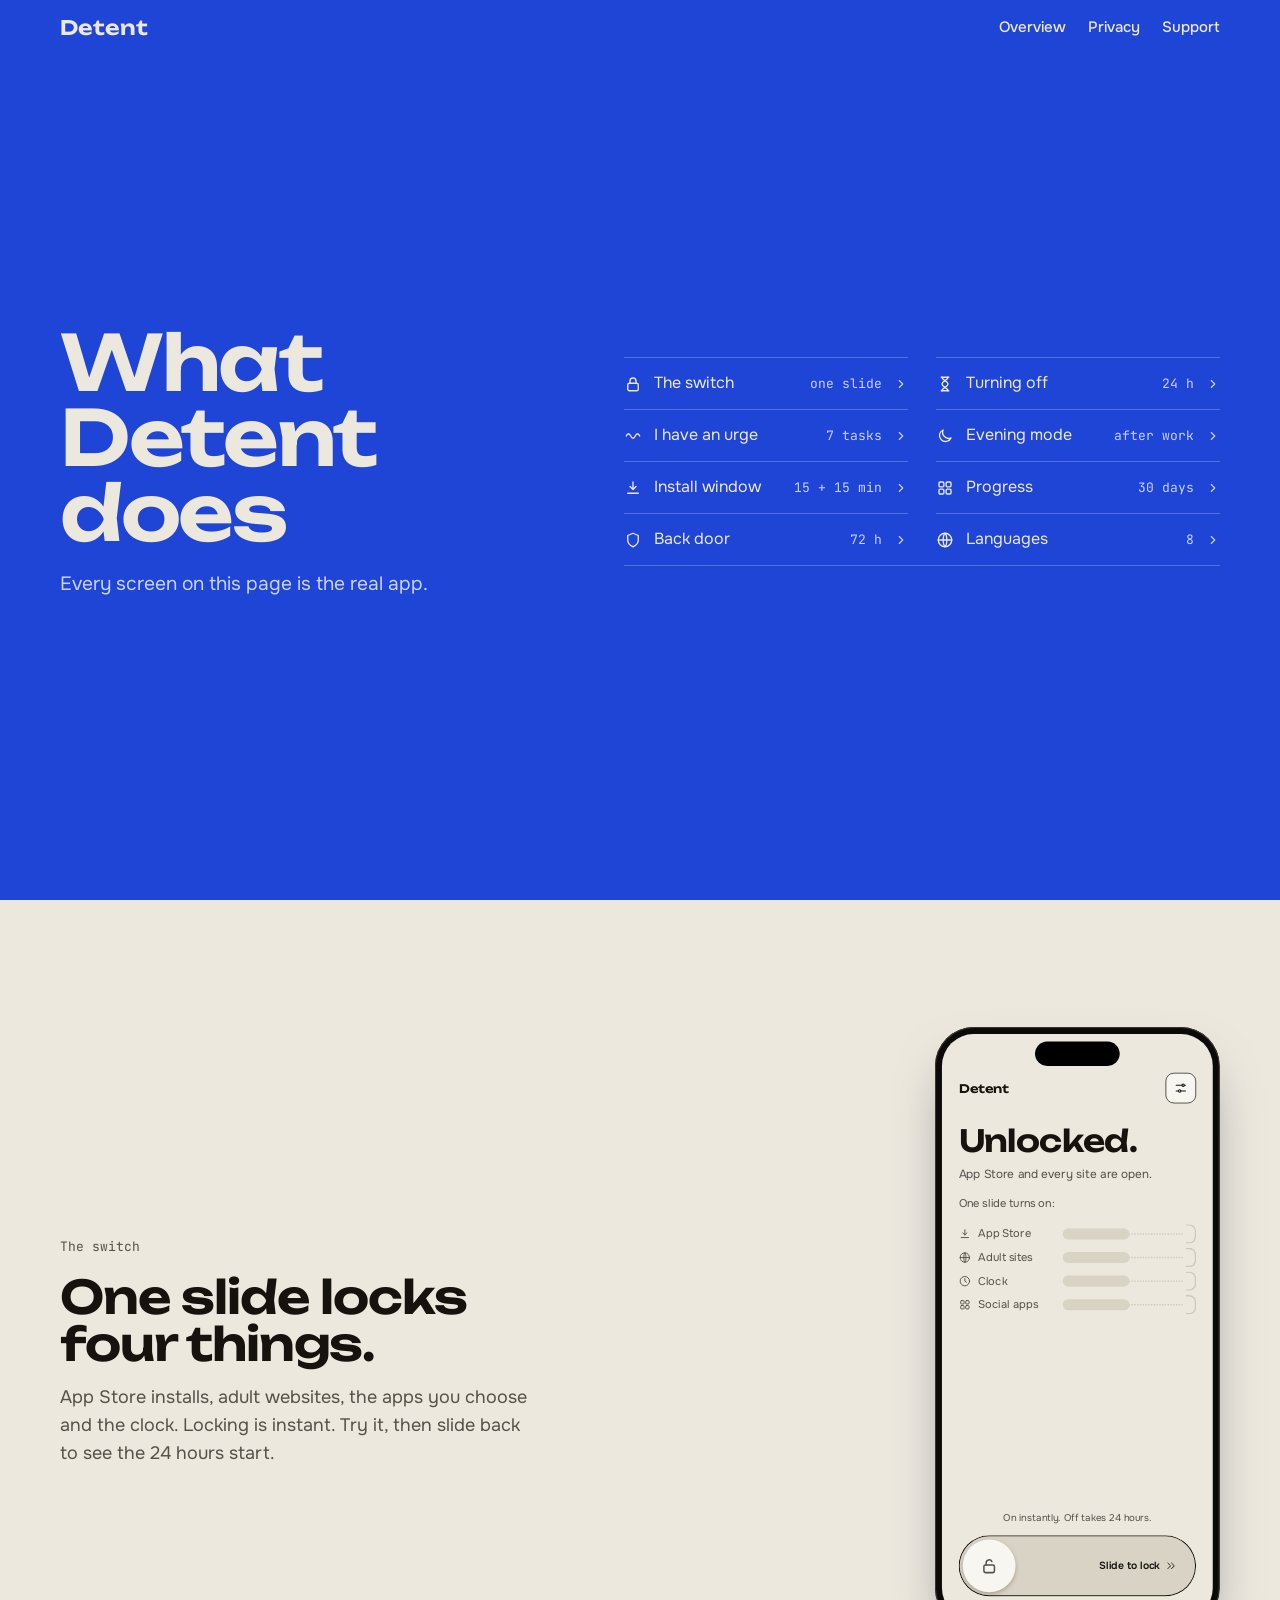
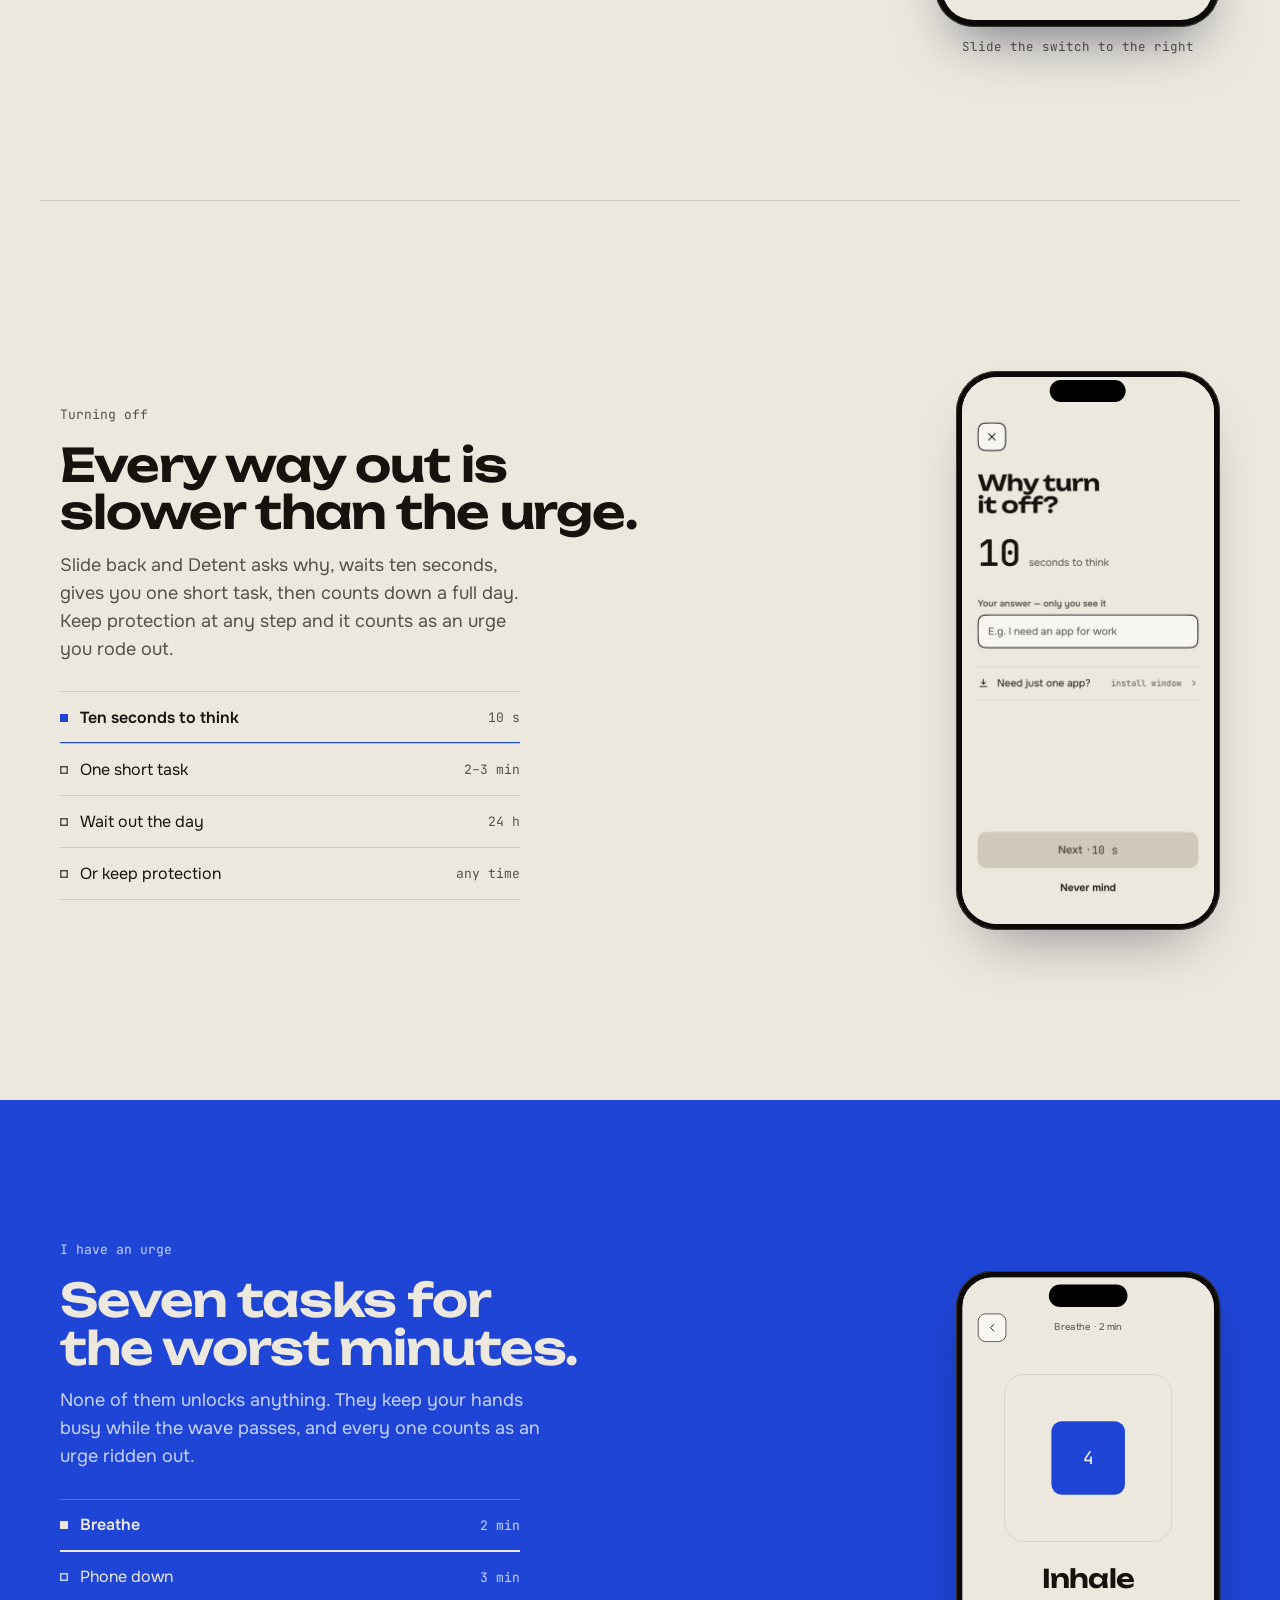
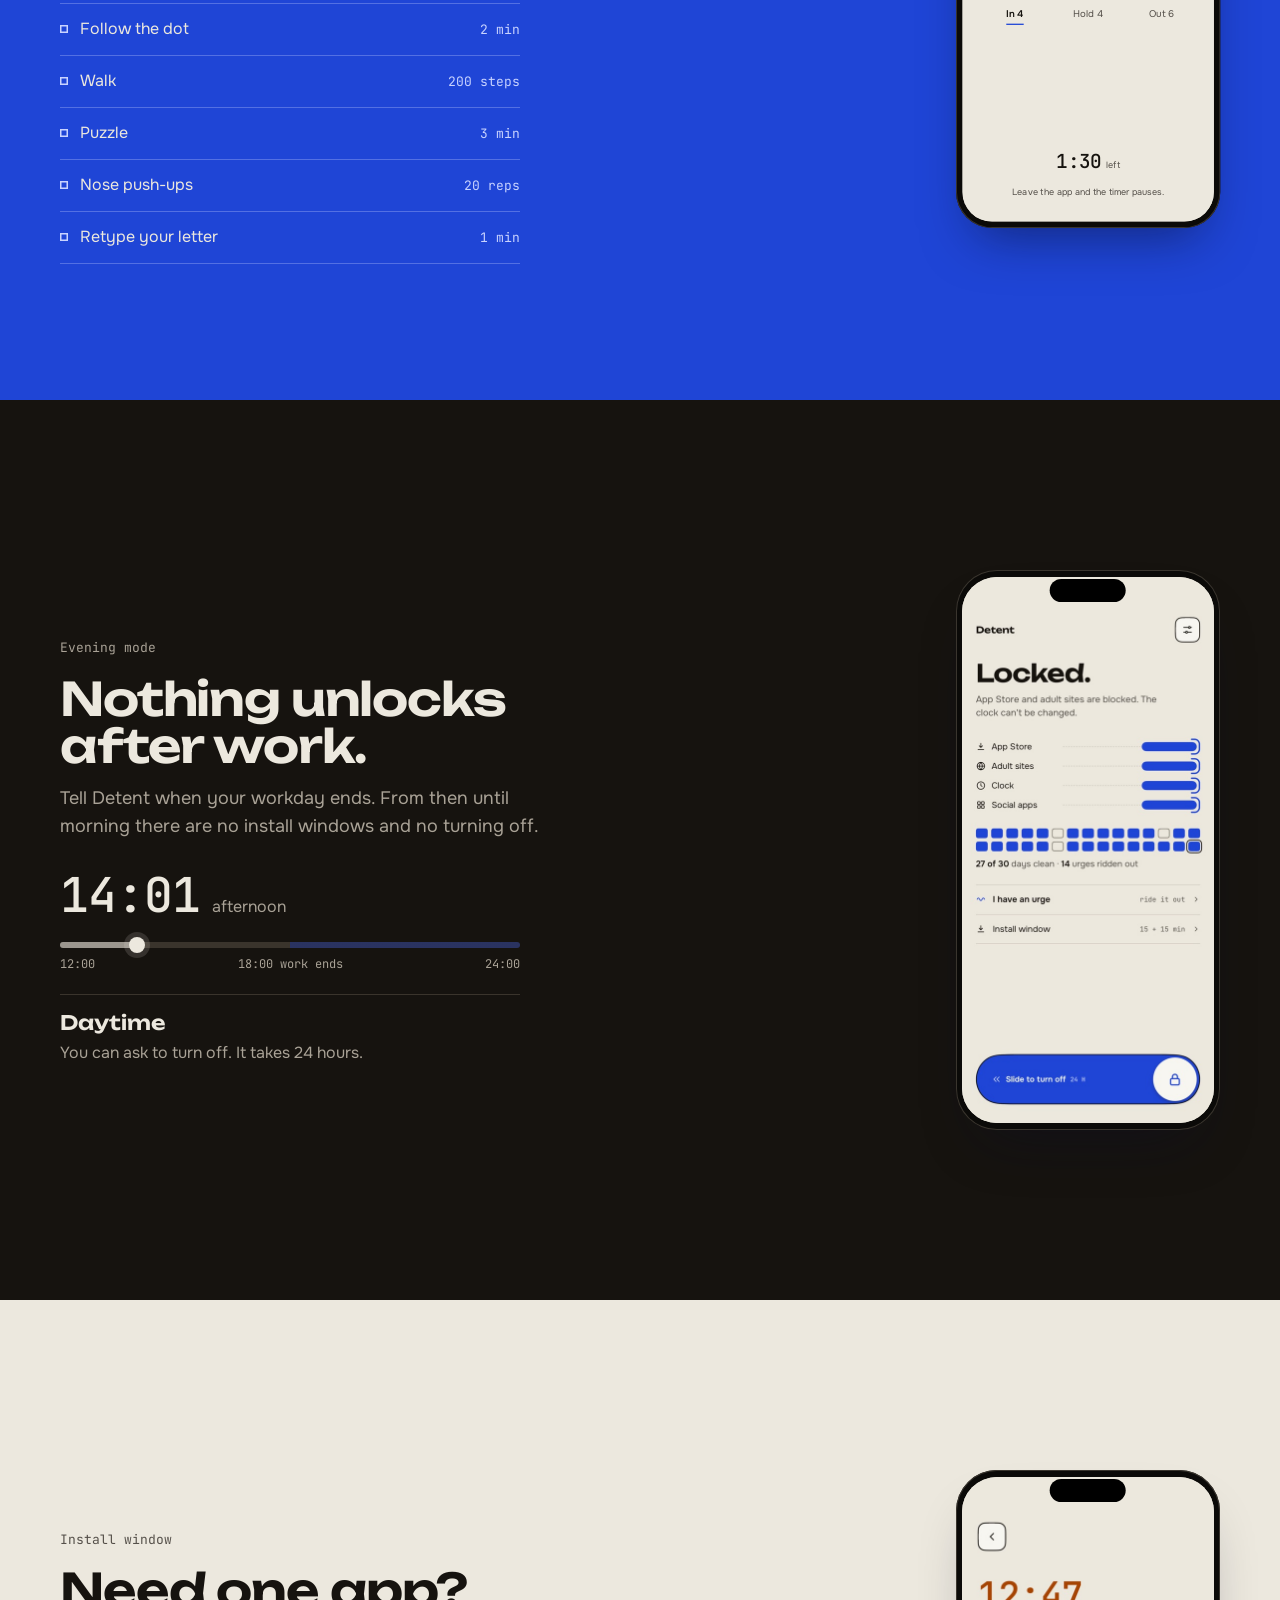
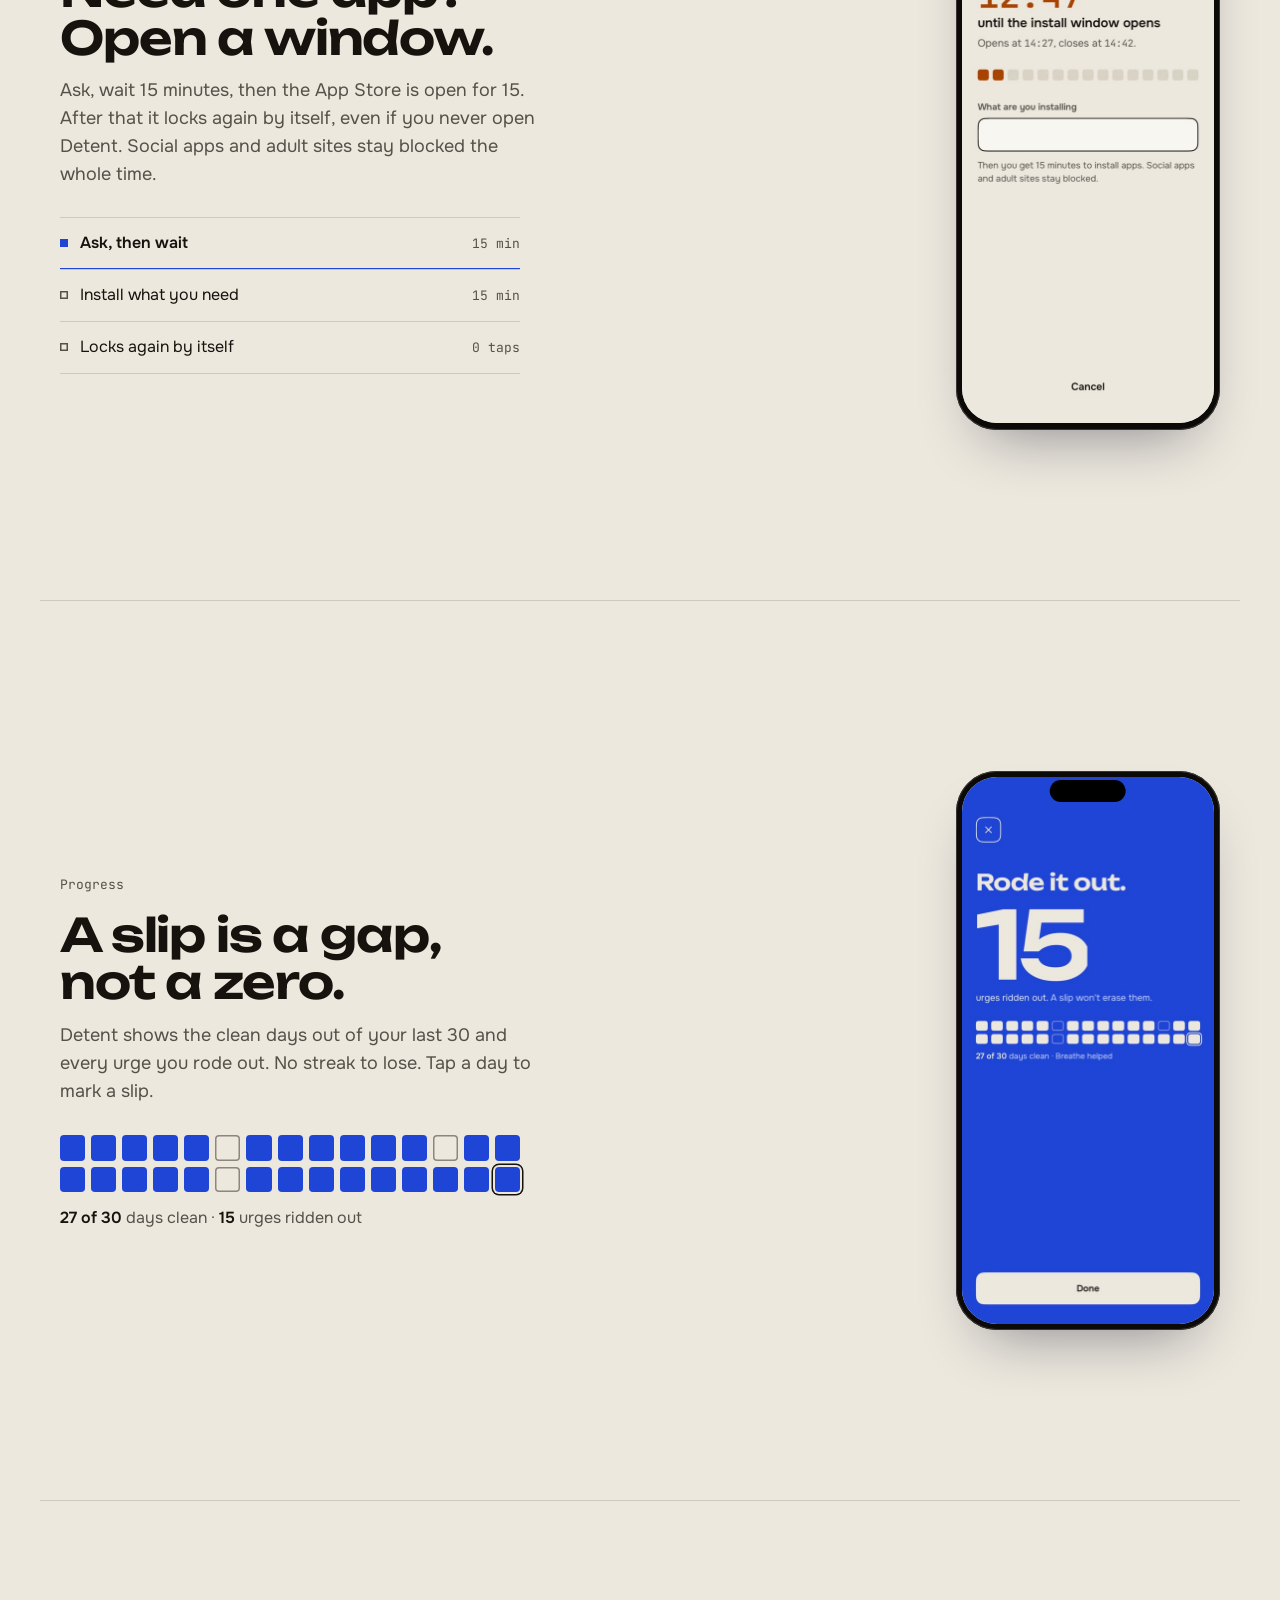
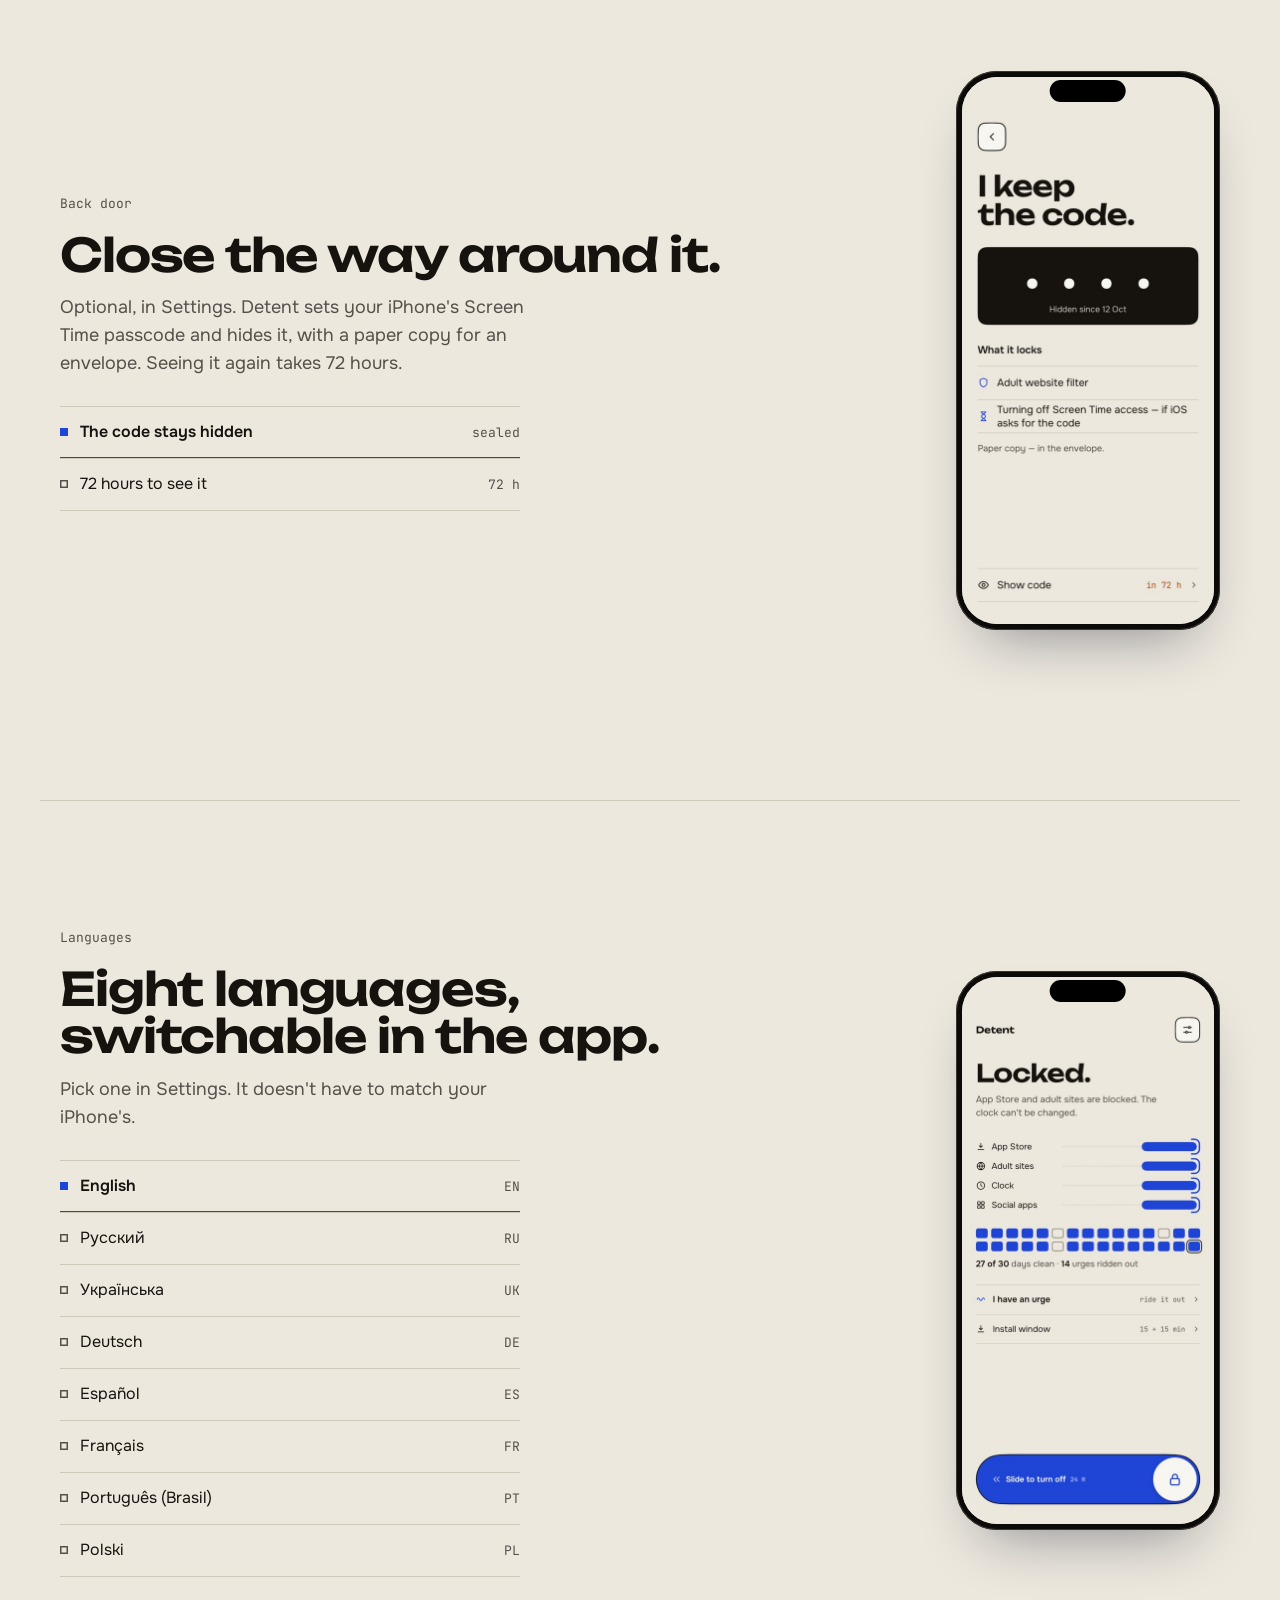
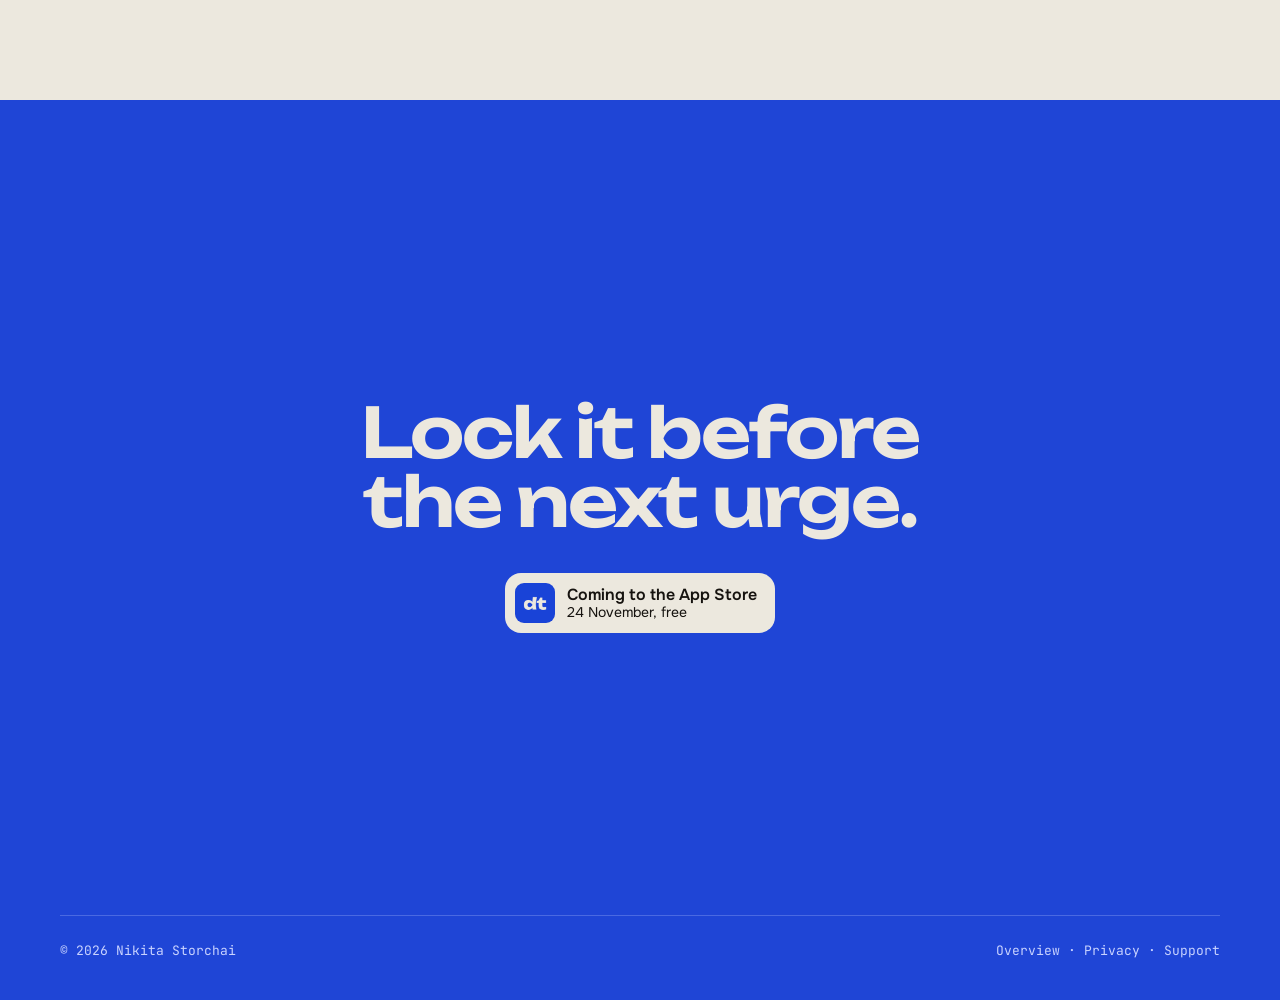
==== features.html @ 10a972b7 "Order the links the same everywhere: Features or Overview, Privacy, Support Co-Authored-By: Claude O" ====
<!doctype html>
<html lang="en">
<head>
<meta charset="utf-8">
<meta name="viewport" content="width=device-width, initial-scale=1, viewport-fit=cover">
<title>What Detent does</title>
<meta name="description" content="Every Detent feature on the real app screens: the switch, the 24-hour way out, seven urge tasks, evening mode, the install window and more.">
<meta property="og:type" content="website">
<meta property="og:title" content="What Detent does">
<meta property="og:description" content="Every Detent feature on the real app screens: the switch, the 24-hour way out, seven urge tasks, evening mode, the install window and more.">
<meta property="og:image" content="https://ogphantom.github.io/detent-site/img/og.png">
<meta property="og:url" content="https://ogphantom.github.io/detent-site/features.html">
<meta name="twitter:card" content="summary_large_image">
<meta name="theme-color" content="#1F45D6">
<link rel="icon" type="image/png" href="img/icon.png">
<link rel="apple-touch-icon" href="img/icon.png">
<link rel="preconnect" href="https://fonts.googleapis.com">
<link rel="preconnect" href="https://fonts.gstatic.com" crossorigin>
<link rel="stylesheet" href="https://fonts.googleapis.com/css2?family=Unbounded:wght@400;500;600;700&family=Onest:wght@400;500;600&family=JetBrains+Mono:wght@400;500&display=swap">
<link rel="stylesheet" href="assets/detent.css?v=a478a43e">
</head>
<body data-page="features">
<template id="dev-tpl">
  <div class="dev"><span class="island"></span>
    <div class="ms">
      <div class="ms-top"><span class="ms-word">Detent</span><span class="ms-set"><svg width="20" height="20" viewBox="0 0 24 24"><path d="M4 7h10M18 7h2M4 17h4M12 17h8"/><circle cx="16" cy="7" r="2"/><circle cx="10" cy="17" r="2"/></svg></span></div>
      <div class="ms-body">
        <div data-head>
          <p class="ms-h tx" data-h>Unlocked.</p>
          <p class="ms-sub tx" data-s>App Store and every site are open.</p>
          <p class="ms-lbl" data-lbl>One slide turns on:</p>
        </div>
        <div data-timer hidden>
          <div class="ms-timer"><span class="t" data-t>24:00:00</span><span class="u">until protection turns off</span></div>
          <p class="ms-line" data-line>Everything stays blocked until then. Changing your mind counts as an urge ridden out.</p>
          <div class="ms-hours" data-hours></div>
        </div>
        <div class="ob-bolts" data-bolts></div>
        <div class="ms-rest" data-rest style="opacity:0">
          <div data-sqwrap><div class="ms-sq" data-sq></div><p class="ms-counts" data-counts></p></div>
          <div class="ms-rows" data-rows></div>
        </div>
      </div>
      <p class="ms-cap" data-cap>On instantly. Off takes 24 hours.</p>
      <div class="ms-switch"><i class="ms-fill"></i><span class="ms-lab"></span><button class="ms-knob" type="button" aria-label="Slide to lock"></button></div>
    </div>
  </div>
</template>
<main id="features">
  <section class="fx-hero">
    <div class="wrap">
      <header class="site"><a class="word" href="./">Detent</a><nav><a href="./" class="fx-link">Overview</a><a href="privacy.html">Privacy</a><a href="support.html">Support</a></nav></header>
      <div class="intro">
        <div><h1>What Detent does</h1><p class="lede">Every screen on this page is the real app.</p></div>
        <nav class="fx-index" aria-label="Features"><a href="#fx-switch" data-jump="fx-switch"><svg width="18" height="18" viewBox="0 0 24 24" aria-hidden="true"><rect x="5" y="11" width="14" height="10" rx="2"/><path d="M8 11V8a4 4 0 0 1 8 0v3"/></svg><span class="l">The switch</span><span class="v">one slide</span><svg class="c" width="14" height="14" viewBox="0 0 24 24" aria-hidden="true"><path d="M9 6l6 6-6 6"/></svg></a><a href="#fx-off" data-jump="fx-off"><svg width="18" height="18" viewBox="0 0 24 24" aria-hidden="true"><path d="M7 3h10M7 21h10"/><path d="M8 3c0 4 8 5 8 9s-8 5-8 9"/><path d="M16 3c0 4-8 5-8 9s8 5 8 9"/></svg><span class="l">Turning off</span><span class="v">24 h</span><svg class="c" width="14" height="14" viewBox="0 0 24 24" aria-hidden="true"><path d="M9 6l6 6-6 6"/></svg></a><a href="#fx-urge" data-jump="fx-urge"><svg width="18" height="18" viewBox="0 0 24 24" aria-hidden="true"><path d="M3 12c2-4 4-4 6 0s4 4 6 0 4-4 6 0"/></svg><span class="l">I have an urge</span><span class="v">7 tasks</span><svg class="c" width="14" height="14" viewBox="0 0 24 24" aria-hidden="true"><path d="M9 6l6 6-6 6"/></svg></a><a href="#fx-eve" data-jump="fx-eve"><svg width="18" height="18" viewBox="0 0 24 24" aria-hidden="true"><path d="M20 14.5A8 8 0 0 1 9.5 4a8 8 0 1 0 10.5 10.5z"/></svg><span class="l">Evening mode</span><span class="v">after work</span><svg class="c" width="14" height="14" viewBox="0 0 24 24" aria-hidden="true"><path d="M9 6l6 6-6 6"/></svg></a><a href="#fx-win" data-jump="fx-win"><svg width="18" height="18" viewBox="0 0 24 24" aria-hidden="true"><path d="M12 4v10M8 10l4 4 4-4M5 19h14"/></svg><span class="l">Install window</span><span class="v">15 + 15 min</span><svg class="c" width="14" height="14" viewBox="0 0 24 24" aria-hidden="true"><path d="M9 6l6 6-6 6"/></svg></a><a href="#fx-prog" data-jump="fx-prog"><svg width="18" height="18" viewBox="0 0 24 24" aria-hidden="true"><rect x="4" y="4" width="6.5" height="6.5" rx="1.5"/><rect x="13.5" y="4" width="6.5" height="6.5" rx="1.5"/><rect x="4" y="13.5" width="6.5" height="6.5" rx="1.5"/><rect x="13.5" y="13.5" width="6.5" height="6.5" rx="1.5"/></svg><span class="l">Progress</span><span class="v">30 days</span><svg class="c" width="14" height="14" viewBox="0 0 24 24" aria-hidden="true"><path d="M9 6l6 6-6 6"/></svg></a><a href="#fx-door" data-jump="fx-door"><svg width="18" height="18" viewBox="0 0 24 24" aria-hidden="true"><path d="M12 3l7 3v6c0 4-3 7.5-7 9-4-1.5-7-5-7-9V6l7-3z"/></svg><span class="l">Back door</span><span class="v">72 h</span><svg class="c" width="14" height="14" viewBox="0 0 24 24" aria-hidden="true"><path d="M9 6l6 6-6 6"/></svg></a><a href="#fx-lang" data-jump="fx-lang"><svg width="18" height="18" viewBox="0 0 24 24" aria-hidden="true"><circle cx="12" cy="12" r="9"/><path d="M3 12h18M12 3c3.2 3 3.2 15 0 18M12 3c-3.2 3-3.2 15 0 18"/></svg><span class="l">Languages</span><span class="v">8</span><svg class="c" width="14" height="14" viewBox="0 0 24 24" aria-hidden="true"><path d="M9 6l6 6-6 6"/></svg></a></nav>
      </div>
    </div>
  </section>

  <section class="fx-sec plain" id="fx-switch"><div class="wrap fx-row">
    <div class="txt"><span class="k">The switch</span><h2>One slide locks four things.</h2><p>App Store installs, adult websites, the apps you choose and the clock. Locking is instant. Try it, then slide back to see the 24 hours start.</p></div>
    <div class="fx-dev"><div class="devwrap" data-dev="fx"></div><p class="fx-cap" data-fxhint>Slide the switch to the right</p></div>
  </div></section>

  <section class="fx-sec plain" id="fx-off"><div class="wrap fx-row">
    <div class="txt"><span class="k">Turning off</span><h2>Every way out is slower than the urge.</h2><p>Slide back and Detent asks why, waits ten seconds, gives you one short task, then counts down a full day. Keep protection at any step and it counts as an urge you rode out.</p>
      <div class="opts" data-opts="off"><button class="opt" type="button" aria-pressed="true" data-i="0"><span class="l">Ten seconds to think</span><span class="v">10 s</span><span class="run"></span></button><button class="opt" type="button" aria-pressed="false" data-i="1"><span class="l">One short task</span><span class="v">2–3 min</span><span class="run"></span></button><button class="opt" type="button" aria-pressed="false" data-i="2"><span class="l">Wait out the day</span><span class="v">24 h</span><span class="run"></span></button><button class="opt" type="button" aria-pressed="false" data-i="3"><span class="l">Or keep protection</span><span class="v">any time</span><span class="run"></span></button></div></div>
    <div class="fx-phone"><div class="phone"><div class="scr" data-shots="off"><img class="on" src="img/s-b1-pause.jpg" alt="Why turn it off? Ten seconds to think"><img src="img/s-b2-task.jpg" alt="One task, then 24 hours"><img src="img/phone-b3-countdown.jpg" alt="23:41:08 until protection turns off"><img src="img/s-b4-cancelled.jpg" alt="Good call. Countdown stopped"></div></div></div>
  </div></section>

  <section class="fx-sec cob" id="fx-urge"><div class="wrap fx-row">
    <div class="txt"><span class="k">I have an urge</span><h2>Seven tasks for the worst minutes.</h2><p>None of them unlocks anything. They keep your hands busy while the wave passes, and every one counts as an urge ridden out.</p>
      <div class="opts" data-opts="urge"><button class="opt" type="button" aria-pressed="true" data-i="0"><span class="l">Breathe</span><span class="v">2 min</span><span class="run"></span></button><button class="opt" type="button" aria-pressed="false" data-i="1"><span class="l">Phone down</span><span class="v">3 min</span><span class="run"></span></button><button class="opt" type="button" aria-pressed="false" data-i="2"><span class="l">Follow the dot</span><span class="v">2 min</span><span class="run"></span></button><button class="opt" type="button" aria-pressed="false" data-i="3"><span class="l">Walk</span><span class="v">200 steps</span><span class="run"></span></button><button class="opt" type="button" aria-pressed="false" data-i="4"><span class="l">Puzzle</span><span class="v">3 min</span><span class="run"></span></button><button class="opt" type="button" aria-pressed="false" data-i="5"><span class="l">Nose push-ups</span><span class="v">20 reps</span><span class="run"></span></button><button class="opt" type="button" aria-pressed="false" data-i="6"><span class="l">Retype your letter</span><span class="v">1 min</span><span class="run"></span></button></div></div>
    <div class="fx-dev"><div class="devwrap" data-livewrap><div class="dev"><span class="island"></span><div class="ms" data-live>
      <div class="ts on" data-t="0"><div class="bar"><span class="back"><svg width="20" height="20" viewBox="0 0 24 24"><path d="M15 6l-6 6 6 6"/></svg></span><span class="mid">Breathe · 2 min</span></div>
        <div class="bbox"><div class="bsq" data-bsq>4</div></div><div class="bword" data-bword>Inhale</div>
        <div class="bphases"><span><i class="on" data-bp="0">In 4</i></span><span><i data-bp="1">Hold 4</i></span><span><i data-bp="2">Out 6</i></span></div>
        <div class="btime"><b data-btime>1:31</b><span>left</span></div><p class="bfoot">Leave the app and the timer pauses.</p></div>
      <div class="ts" data-t="1"><div class="bar"><span class="back"><svg width="20" height="20" viewBox="0 0 24 24"><path d="M15 6l-6 6 6 6"/></svg></span></div><h3 class="h44">Put it<br>down.</h3>
        <div class="dtime"><b data-dtime>3:00</b><span data-dword>starts face down</span></div>
        <svg class="dflip" data-dflip width="342" height="220" viewBox="0 0 342 220" aria-hidden="true"><path d="M171.0 12 H203 A26 26 0 0 1 229 38 V182 A26 26 0 0 1 203 208 H139 A26 26 0 0 1 113 182 V38 A26 26 0 0 1 139 12 Z" fill="none" stroke="#D9D3C6" stroke-width="3"/><path data-dring d="M171.0 12 H203 A26 26 0 0 1 229 38 V182 A26 26 0 0 1 203 208 H139 A26 26 0 0 1 113 182 V38 A26 26 0 0 1 139 12 Z" pathLength="100" fill="none" stroke="#1F45D6" stroke-width="3" stroke-linecap="round" stroke-dasharray="0 100"/><g class="face"><rect x="123" y="22" width="96" height="176" rx="18" fill="#1F45D6"/><rect x="156" y="31" width="30" height="9" rx="4.5" fill="#16130F"/></g><g class="backside"><rect x="123" y="22" width="96" height="176" rx="18" fill="#16130F"/><rect x="133" y="32" width="34" height="34" rx="10" fill="#2A2620"/><circle cx="144" cy="43" r="5.5" fill="#55504A"/><circle cx="156" cy="55" r="5.5" fill="#55504A"/></g></svg>
        <p class="note" style="margin-top:24px;font-size:16px">Screen to the table. The timer starts by itself, and a soft buzz tells you when the three minutes are up.</p>
        <p class="note" style="margin-top:10px;font-size:14px">Don’t lock it. Face down, the screen goes dark by itself.</p><p class="stop">Stop</p></div>
      <div class="ts" data-t="2"><div class="bar"><span class="back"><svg width="20" height="20" viewBox="0 0 24 24"><path d="M15 6l-6 6 6 6"/></svg></span></div><h3 class="h44">Eyes on<br>the dot.</h3>
        <div class="drow"><span data-dset>Set 2 of 4</span><span data-dleft>1:16 left</span></div>
        <div class="dsets"><i><b style="width:100%"></b></i><i><b data-dbar></b></i><i><b></b></i><i><b></b></i></div>
        <div class="dlane"><i class="ln"></i><i class="tk" style="left:0"></i><i class="tk" style="left:340.5px"></i><i class="dt" data-dot="3" style="width:12px;height:12px;opacity:.12"></i><i class="dt" data-dot="2" style="width:20px;height:20px;opacity:.22"></i><i class="dt" data-dot="1" style="width:30px;height:30px;opacity:.38"></i><i class="dt" data-dot="0" style="width:44px;height:44px"></i></div>
        <p class="note" style="margin-top:36px;font-size:16px">Keep the picture in mind. Only your eyes move; your head stays still.</p><p class="stop">Stop</p></div>
      <div class="ts" data-t="3"><div class="bar"><span class="back"><svg width="20" height="20" viewBox="0 0 24 24"><path d="M15 6l-6 6 6 6"/></svg></span><span class="m" data-wleft>≈ 1 min left</span></div><h3 class="h30">Leave<br>the room.</h3>
        <div class="wcount"><b data-wn>0</b><span>/ 200 steps</span></div>
        <svg class="wsnake" width="342" height="240" viewBox="0 0 342 240" aria-hidden="true"><text x="308" y="8" text-anchor="end" font-family="JetBrains Mono, monospace" font-size="12" fill="#55504A">50</text><text x="34" y="72" font-family="JetBrains Mono, monospace" font-size="12" fill="#55504A">100</text><text x="308" y="136" text-anchor="end" font-family="JetBrains Mono, monospace" font-size="12" fill="#55504A">150</text><text x="34" y="200" font-family="JetBrains Mono, monospace" font-size="12" fill="#55504A">200</text><path d="M32 24 H310 A32 32 0 0 1 310 88 H32 A32 32 0 0 0 32 152 H310 A32 32 0 0 1 310 216 H32" fill="none" stroke="#D9D3C6" stroke-width="16" stroke-linecap="round"/><path data-wpath d="M32 24 H310 A32 32 0 0 1 310 88 H32 A32 32 0 0 0 32 152 H310 A32 32 0 0 1 310 216 H32" fill="none" stroke="#1F45D6" stroke-width="16" stroke-linecap="round" stroke-dasharray="0 2000"/><circle data-wdot cx="32" cy="24" r="10" fill="#F8F6F0" stroke="#1F45D6" stroke-width="4"/></svg>
        <p class="note" style="margin-top:22px">Your phone counts the steps. Go anywhere — just away from where the urge hit.</p><p class="stop">Stop</p></div>
      <div class="ts" data-t="4"><div class="bar"><span class="back"><svg width="20" height="20" viewBox="0 0 24 24"><path d="M15 6l-6 6 6 6"/></svg></span><span class="m" data-ptime>1:48</span></div><h3 class="h30">Slide them<br>in order.</h3>
        <div class="prow"><span><b>2</b> solved</span><span><span data-pmoves>14</span> moves</span></div>
        <div class="pboard"><div class="pgrid" data-pgrid></div></div><p class="stop">Stop</p></div>
      <div class="ts push" data-t="5"><div class="bar"><span class="back"><svg width="20" height="20" viewBox="0 0 24 24"><path d="M15 6l-6 6 6 6"/></svg></span><span class="m" data-pleft>13 to go</span></div>
        <div class="parea"><div class="num"><b data-pn>7</b><span>of 20</span></div><div class="fill" data-pfill></div><div class="num over" data-pover><b data-pn2>7</b><span>of 20</span></div></div><p class="stop">Stop</p></div>
      <div class="ts" data-t="6"><div class="bar"><span class="back"><svg width="20" height="20" viewBox="0 0 24 24"><path d="M15 6l-6 6 6 6"/></svg></span></div>
        <div class="lhead"><h3>Retype your<br>letter.</h3><div class="c"><b data-ln>0</b><span>/ <span data-lt>127</span></span></div></div>
        <p class="lwhen">You wrote this on Oct 12</p>
        <div class="lpaper"><span data-ldone></span><span class="rest" data-lrest></span></div>
        <p class="llab">Retype it by hand — paste is off</p>
        <div class="lfield"><span data-ltyped></span><span class="caret"></span></div></div>
    </div></div></div></div>
  </div></section>

  <section class="fx-sec ink" id="fx-eve"><div class="wrap fx-row">
    <div class="txt"><span class="k">Evening mode</span><h2>Nothing unlocks after work.</h2><p>Tell Detent when your workday ends. From then until morning there are no install windows and no turning off.</p>
      <div class="eve">
        <div class="now"><b data-eve-now>15:00</b><span data-eve-word>afternoon</span></div>
        <div class="evebar" aria-hidden="true"><i data-evefill></i><b data-evemark></b></div>
        <div class="ticks"><span>12:00</span><span>18:00 work ends</span><span>24:00</span></div>
        <p class="state"><b data-eve-t>Daytime</b><span data-eve-s>You can ask to turn off. It takes 24 hours.</span></p>
      </div>
    </div>
    <div class="fx-phone"><div class="phone"><div class="scr" data-shots="eve"><img class="on" src="img/phone-01-on.jpg" alt="Daytime main screen"><img src="img/phone-04-evening.jpg" alt="Evening mode main screen"></div></div></div>
  </div></section>

  <section class="fx-sec plain" id="fx-win"><div class="wrap fx-row">
    <div class="txt"><span class="k">Install window</span><h2>Need one app? Open a window.</h2><p>Ask, wait 15 minutes, then the App Store is open for 15. After that it locks again by itself, even if you never open Detent. Social apps and adult sites stay blocked the whole time.</p>
      <div class="opts" data-opts="win"><button class="opt" type="button" aria-pressed="true" data-i="0"><span class="l">Ask, then wait</span><span class="v">15 min</span><span class="run"></span></button><button class="opt" type="button" aria-pressed="false" data-i="1"><span class="l">Install what you need</span><span class="v">15 min</span><span class="run"></span></button><button class="opt" type="button" aria-pressed="false" data-i="2"><span class="l">Locks again by itself</span><span class="v">0 taps</span><span class="run"></span></button></div></div>
    <div class="fx-phone"><div class="phone"><div class="scr" data-shots="win"><img class="on" src="img/phone-c1-window-wait.jpg" alt="12:47 until the install window opens"><img src="img/phone-c2-windowopen.jpg" alt="13:02 left to install"><img src="img/phone-01-on.jpg" alt="Locked again"></div></div></div>
  </div></section>

  <section class="fx-sec plain" id="fx-prog"><div class="wrap fx-row">
    <div class="txt"><span class="k">Progress</span><h2>A slip is a gap, not a zero.</h2><p>Detent shows the clean days out of your last 30 and every urge you rode out. No streak to lose. Tap a day to mark a slip.</p>
      <div class="prog"><div class="g" data-prog></div><p class="n" data-prog-n></p></div>
    </div>
    <div class="fx-phone"><div class="phone"><div class="scr" data-shots="prog"><img class="on" src="img/phone-06-rode-it-out.jpg" alt="Rode it out: 15 urges ridden out"></div></div></div>
  </div></section>

  <section class="fx-sec plain" id="fx-door"><div class="wrap fx-row">
    <div class="txt"><span class="k">Back door</span><h2>Close the way around it.</h2><p>Optional, in Settings. Detent sets your iPhone's Screen Time passcode and hides it, with a paper copy for an envelope. Seeing it again takes 72 hours.</p>
      <div class="opts" data-opts="door"><button class="opt" type="button" aria-pressed="true" data-i="0"><span class="l">The code stays hidden</span><span class="v">sealed</span><span class="run"></span></button><button class="opt" type="button" aria-pressed="false" data-i="1"><span class="l">72 hours to see it</span><span class="v">72 h</span><span class="run"></span></button></div></div>
    <div class="fx-phone"><div class="phone"><div class="scr" data-shots="door"><img class="on" src="img/s-e2-codevault.jpg" alt="I keep the code. Hidden since 12 Oct"><img src="img/s-e3-codecountdown.jpg" alt="71:58:12 until the code shows"></div></div></div>
  </div></section>

  <section class="fx-sec plain" id="fx-lang"><div class="wrap fx-row">
    <div class="txt"><span class="k">Languages</span><h2>Eight languages, switchable in the app.</h2><p>Pick one in Settings. It doesn't have to match your iPhone's.</p>
      <div class="opts" data-opts="lang"><button class="opt" type="button" aria-pressed="true" data-i="0"><span class="l">English</span><span class="v">EN</span><span class="run"></span></button><button class="opt" type="button" aria-pressed="false" data-i="1"><span class="l">Русский</span><span class="v">RU</span><span class="run"></span></button><button class="opt" type="button" aria-pressed="false" data-i="2"><span class="l">Українська</span><span class="v">UK</span><span class="run"></span></button><button class="opt" type="button" aria-pressed="false" data-i="3"><span class="l">Deutsch</span><span class="v">DE</span><span class="run"></span></button><button class="opt" type="button" aria-pressed="false" data-i="4"><span class="l">Español</span><span class="v">ES</span><span class="run"></span></button><button class="opt" type="button" aria-pressed="false" data-i="5"><span class="l">Français</span><span class="v">FR</span><span class="run"></span></button><button class="opt" type="button" aria-pressed="false" data-i="6"><span class="l">Português (Brasil)</span><span class="v">PT</span><span class="run"></span></button><button class="opt" type="button" aria-pressed="false" data-i="7"><span class="l">Polski</span><span class="v">PL</span><span class="run"></span></button></div></div>
    <div class="fx-phone"><div class="phone"><div class="scr" data-shots="lang"><img class="on" src="img/phone-01-on.jpg" alt="English"><img src="img/lang-ru.jpg" alt="Russian"><img src="img/lang-uk.jpg" alt="Ukrainian"><img src="img/lang-de.jpg" alt="German"><img src="img/lang-es.jpg" alt="Spanish"><img src="img/lang-fr.jpg" alt="French"><img src="img/lang-pt-BR.jpg" alt="Brazilian Portuguese"><img src="img/lang-pl.jpg" alt="Polish"></div></div></div>
  </div></section>

  
  <section class="fx-end">
    <div class="wrap fx-end-in">
      <div class="fx-end-main">
        <h2>Lock it before the next urge.</h2>
        <div class="store light"><img src="img/icon.png" alt=""><span><b>Coming to the App Store</b>24 November, free</span></div>
      </div>
      <div class="foot"><span>© 2026 Nikita Storchai</span><span><a href="./">Overview</a> · <a href="privacy.html">Privacy</a> · <a href="support.html">Support</a></span></div>
    </div>
  </section>
</main>
<script src="assets/detent.js?v=8338867e"></script>
</body>
</html>
---- assets/detent.css ----
/* Detent site: shared styles for index.html and features.html.
   Detent's own palette and fonts; the site commits to that look, so there is no dark variant. */
:root {
  --bone: #ECE8DE;
  --paper: #F4F1E8;
  --surface: #F8F6F0;
  --ink: #16130F;
  --ink-2: #221E19;
  --muted: #55504A;
  --muted-night: #A9A296;
  --hairline: #CFC9BC;
  --off: #D9D3C6;
  --cobalt: #1F45D6;
  --on-cobalt: #C9D3FF;
  --orange: #A84300;
  --display: "Unbounded", "Arial Black", system-ui, sans-serif;
  --body: "Onest", "Helvetica Neue", system-ui, sans-serif;
  --mono: "JetBrains Mono", ui-monospace, Menlo, monospace;
  --gl: max(20px, env(safe-area-inset-left, 0px));
  --gr: max(20px, env(safe-area-inset-right, 0px));
  color-scheme: light;
}
* { box-sizing: border-box; }
html { -webkit-text-size-adjust: 100%; background: var(--cobalt); }
main { background: var(--bone); }
body { margin: 0; background: var(--cobalt); color: var(--ink); font: 400 17px/1.55 var(--body); -webkit-font-smoothing: antialiased; }
img { display: block; max-width: 100%; }
h1, h2, h3 { margin: 0; text-wrap: balance; }
p { margin: 0; }
button { font: inherit; color: inherit; }
.mono { font-family: var(--mono); font-variant-numeric: tabular-nums; }
.wrap { padding-left: var(--gl); padding-right: var(--gr); max-width: 1200px; margin: 0 auto; }
:focus-visible { outline: 3px solid var(--orange); outline-offset: 3px; border-radius: 6px; }
[hidden] { display: none !important; }


/* Site header, store button, footer */
.site { display: flex; align-items: center; justify-content: space-between; gap: 16px; padding-block: 16px; }
.site .word { font: 600 20px/1 var(--display); color: inherit; text-decoration: none; }
.site nav { display: flex; gap: 22px; font-size: 15px; }
.site nav a { color: inherit; text-decoration: none; font-weight: 500; }
.site nav a:hover { text-decoration: underline; text-underline-offset: 4px; }
.store { display: inline-flex; align-items: center; gap: 12px; text-align: left; padding: 10px 18px 10px 10px; border-radius: 16px; background: var(--ink); color: var(--bone); text-decoration: none; line-height: 1.2; font-size: 14px; }
.store img { width: 40px; height: 40px; border-radius: 9px; }
.store b { display: block; font-weight: 600; font-size: 16px; }
.store.light { background: var(--bone); color: var(--ink); }
.facts { display: flex; flex-wrap: wrap; gap: 6px 18px; margin-top: 18px; font: 400 13px/1.4 var(--mono); }
.facts span::before { content: "✓ "; }
.foot a { color: inherit; text-decoration: none; }
.foot a:hover { text-decoration: underline; }
.foot { padding-block: 26px calc(40px + env(safe-area-inset-bottom, 0px)); display: flex; flex-wrap: wrap; justify-content: space-between; gap: 14px; font: 400 13px/1.4 var(--mono); }

/* Phone with a screenshot: an iPhone's outline at --w wide */
.phone { --w: 260px; width: var(--w); max-width: 100%; aspect-ratio: 462 / 978; padding: calc(var(--w) * 0.024); border-radius: calc(var(--w) * 0.155); background: #0B0A08; box-shadow: inset 0 0 0 1px #3A352E, 0 30px 60px -28px rgba(10, 14, 40, .45); flex: none; position: relative; }
.phone .scr { width: 100%; height: 100%; border-radius: calc(var(--w) * 0.132); overflow: hidden; background: var(--bone); position: relative; }
.phone .scr > img { width: 100%; height: 100%; object-fit: cover; object-position: center top; }
.phone::after { content: ""; position: absolute; top: calc(var(--w) * 0.035); left: 50%; width: calc(var(--w) * 0.29); height: calc(var(--w) * 0.085); transform: translateX(-50%); background: #000; border-radius: 999px; z-index: 5; }

/* ===== The live phone: the main screen at its real 390 × 844 pt, scaled to fit ===== */
.devwrap { --s: .6; width: calc(410px * var(--s)); height: calc(864px * var(--s)); flex: none; position: relative; }
.dev { position: absolute; left: 0; top: 0; width: 410px; height: 864px; padding: 10px; border-radius: 56px; background: #0B0A08; box-shadow: inset 0 0 0 1.5px #3A352E, 0 40px 80px -30px rgba(8, 14, 48, .55); transform: scale(var(--s)); transform-origin: 0 0; }
.dev .island { position: absolute; top: 21px; left: 50%; width: 122px; height: 35px; margin-left: -61px; border-radius: 18px; background: #000; z-index: 9; }
.ms { --m-bg: #ECE8DE; --m-surface: #F8F6F0; --m-ink: #16130F; --m-muted: #55504A; --m-hair: #CFC9BC; --m-track: #D9D3C6; --m-fill: #1F45D6; --m-accent: #1F45D6; --m-orange: #A84300; --m-slip: #8C867C; --m-knob: #F8F6F0;
  position: relative; width: 390px; height: 844px; border-radius: 46px; overflow: hidden; background: var(--m-bg); color: var(--m-ink); font-family: var(--body); user-select: none; -webkit-user-select: none; }
.ms-top { display: flex; align-items: center; justify-content: space-between; padding: 56px 24px 0; height: 100px; }
.ms-word { font: 600 17px/1 var(--display); letter-spacing: -.01em; }
.ms-set { width: 44px; height: 44px; border-radius: 12px; border: 1.5px solid var(--m-ink); background: var(--m-surface); display: grid; place-items: center; }
.ms-set svg { fill: none; stroke: var(--m-ink); stroke-width: 1.8; stroke-linecap: round; }
.ms-body { padding: 0 24px; }
.ms-h { margin: 32px 0 0; font: 600 44px/1 var(--display); letter-spacing: -.02em; }
.ms-sub { margin: 14px 0 0; font-size: 17px; line-height: 1.45; color: var(--m-muted); max-width: 320px; }
.ms-lbl { margin: 18px 0 0; font-size: 16px; line-height: 1.4; color: var(--m-muted); }
.ms-timer { margin: 24px 0 0; display: flex; flex-direction: column; gap: 8px; }
.ms-timer .t { font: 500 56px/1 var(--mono); letter-spacing: -.02em; color: var(--m-orange); font-variant-numeric: tabular-nums; }
.ms-timer .u { font-size: 20px; font-weight: 600; line-height: 1.3; }
.ms-line { margin: 6px 0 0; font-size: 15px; line-height: 1.45; color: var(--m-muted); max-width: 330px; }
.ms-hours { margin-top: 20px; display: grid; grid-template-columns: repeat(12, 1fr); gap: 6px; }
.ms-hours i { display: block; height: 22px; border-radius: 5px; background: var(--m-track); }
.ms-hours i.past { background: var(--m-orange); }
.ms-knob.pop svg { animation: knobIcon .45s cubic-bezier(.3, 1.4, .5, 1); }
@keyframes knobIcon { from { opacity: 0; transform: scale(.5) rotate(-12deg); } }
.ms { transition: background-color .9s ease, color .9s ease; }
.ms.night { --m-bg: #16130F; --m-surface: #221E19; --m-ink: #ECE8DE; --m-muted: #A9A296; --m-hair: #3A342C; --m-track: #2A2620; --m-slip: #6B655C; --m-accent: #4F6EF7; --m-orange: #E07A35; }
.ms.night .ob-bolt .rail::before { border-top-color: #3A342C; }
.ms.night .ms-switch::after { box-shadow: none; }
.ms.static .ms-knob { cursor: default; pointer-events: none; }
.ms-row { transition: background-color .3s ease; }
.ms-row.tap { background-color: rgba(22, 19, 15, .07); }
.ms-row.dim { opacity: .45; }
.ms-row.moonrow .i { stroke: var(--m-orange); }
.ms-row.moonrow .v { color: var(--m-orange); }
.ob-bolt.open .bar { background: var(--m-orange); }
.ob-bolt.open .nm { color: var(--m-orange); }
.ms-hours.win { grid-template-columns: repeat(15, 1fr); }
.ms > .ts { z-index: 5; }
.ts.rode { background: #1F45D6; color: #ECE8DE; }
.ts.rode .xbtn { width: 44px; height: 44px; border-radius: 12px; border: 1.5px solid rgba(236, 232, 222, .75); display: grid; place-items: center; }
.ts.rode .xbtn svg { fill: none; stroke: #ECE8DE; stroke-width: 1.8; stroke-linecap: round; }
.ts.rode .rh { margin: 28px 0 0; font: 600 40px/1 var(--display); letter-spacing: -0.02em; }
.ts.rode .rnum { margin-top: 10px; height: 150px; overflow: hidden; }
.ts.rode .rnum .col { display: flex; flex-direction: column; transition: transform .9s cubic-bezier(.3, 1.2, .5, 1); }
.ts.rode .rnum .col.go { transform: translateY(-150px); }
.ts.rode .rnum b { display: block; height: 150px; font: 600 150px/150px var(--display); letter-spacing: -0.05em; }
.ts.rode .rsub { margin: 4px 0 0; font-size: 16px; line-height: 1.4; color: #C9D3FF; }
.ts.rode .rsq { margin-top: 26px; display: grid; grid-template-columns: repeat(15, 1fr); gap: 6px; }
.ts.rode .rsq i { display: block; height: 17px; border-radius: 4px; background: #ECE8DE; }
.ts.rode .rsq i.slip { background: transparent; box-shadow: inset 0 0 0 1.5px rgba(236, 232, 222, .6); }
.ts.rode .rsq i.today { box-shadow: 0 0 0 2px #1F45D6, 0 0 0 3.5px #ECE8DE; }
.ts.rode .rsq.pop i { animation: hrIn .45s cubic-bezier(.3, 1.3, .5, 1) backwards; animation-delay: calc(var(--k) * 22ms + 150ms); }
.ts.rode .rcount { margin: 12px 0 0; font-size: 15px; color: #C9D3FF; }
.ts.rode .rdone { margin-top: auto; height: 56px; border-radius: 16px; background: #ECE8DE; color: #16130F; display: grid; place-items: center; font-size: 16px; font-weight: 600; }
.ms-hours.pop i { animation: hrIn .45s cubic-bezier(.3, 1.3, .5, 1) backwards; animation-delay: calc(var(--k) * 16ms + 140ms); }
@keyframes hrIn { from { opacity: 0; transform: scale(.55); } }
.ms-sq { margin-top: 24px; display: grid; grid-template-columns: repeat(15, 1fr); gap: 6px; }
.ms-sq i { display: block; height: 17px; border-radius: 4px; background: var(--m-accent); }
.ms-sq i.slip { background: transparent; box-shadow: inset 0 0 0 1.5px var(--m-slip); }
.ms-sq i.today { box-shadow: 0 0 0 2px var(--m-bg), 0 0 0 3.5px var(--m-ink); }
.ms-counts { margin: 12px 0 0; font-size: 16px; line-height: 1.45; color: var(--m-muted); }
.ms-counts b { color: var(--m-ink); font-weight: 600; }
.ms-rows { margin-top: 24px; border-bottom: 1px solid var(--m-hair); }
.ms-row { height: 52px; display: flex; align-items: center; gap: 12px; border-top: 1px solid var(--m-hair); font-size: 16px; width: 100%; background: none; border-left: 0; border-right: 0; border-bottom: 0; padding: 0; text-align: left; color: inherit; }
.ms-row svg { flex: none; fill: none; stroke-linecap: round; stroke-linejoin: round; }
.ms-row .i { stroke: var(--m-ink); stroke-width: 1.8; }
.ms-row.main .i { stroke: var(--m-accent); stroke-width: 2; }
.ms-row.main .l { font-weight: 600; }
.ms-row .l { flex: 1; }
.ms-row .v { font: 400 13px var(--mono); color: var(--m-muted); }
.ms-row .c { stroke: var(--m-muted); stroke-width: 2; }
button.ms-row { cursor: pointer; }
.ms-rest { transition: opacity .3s ease .05s; }
/* bolts: name, a dotted rail, a bar, and its catch */
.ob-bolts { margin-top: 16px; display: flex; flex-direction: column; }
.ob-bolt { display: flex; align-items: center; min-height: 34px; }
.ob-bolt .nm { flex: none; width: 150px; display: flex; align-items: center; gap: 10px; color: var(--m-muted); transition: color .25s ease; font-size: 16px; }
.ob-bolt .nm svg { flex: none; fill: none; stroke: currentColor; stroke-width: 1.8; stroke-linecap: round; stroke-linejoin: round; }
.ob-bolt.seated .nm { color: var(--m-ink); }
.ob-bolt .rail { position: relative; flex: 1; height: 28px; }
.ob-bolt .rail::before { content: ""; position: absolute; left: 8px; right: 19px; top: 13px; border-top: 2px dotted #CFC9BC; }
.ob-bolt .bar { position: absolute; left: 0; top: 6px; width: 96px; height: 16px; border-radius: 8px; background: #D9D3C6; transition: background .2s ease; }
.ob-bolt .catch { position: absolute; right: 0; top: 0; width: 15px; height: 28px; border: 2.5px solid #CFC9BC; border-left: 0; border-radius: 0 10px 10px 0; transition: border-color .2s ease; }
.ob-bolt.seated .bar { background: var(--tint, #1F45D6); }
.ob-bolt.seated .catch { border-color: var(--tint, #1F45D6); }
.ob-bolts.orange { --tint: #A84300; }
.ob-bolt .catch.knock { animation: knock .34s ease-out; }
@keyframes knock { 0% { transform: none; } 22% { transform: translateX(3px); } 100% { transform: none; } }
/* the switch */
.ms-cap { position: absolute; left: 24px; right: 24px; bottom: 136px; margin: 0; text-align: center; font-size: 14px; line-height: 1.4; color: var(--m-muted); transition: opacity .3s ease; }
.ms-switch { position: absolute; left: 24px; right: 24px; bottom: 34px; height: 88px; border-radius: 44px; background: var(--m-track); overflow: hidden; transition: background .5s ease; touch-action: none; }
.ms-switch::after { content: ""; position: absolute; inset: 0; border-radius: 44px; box-shadow: inset 0 0 0 1.5px var(--m-ink); pointer-events: none; }
.ms-switch.on { background: var(--m-fill); }
.ms-switch.cd { background: var(--m-orange); }
.ms-fill { position: absolute; left: 0; top: 0; bottom: 0; width: 0; border-radius: 44px; background: var(--m-fill); opacity: 0; }
.ms-fill.o { background: var(--m-orange); }
.ms-lab { position: absolute; top: 0; height: 88px; display: flex; align-items: center; gap: 8px; font-size: 15px; font-weight: 600; white-space: nowrap; }
.ms-lab svg { fill: none; stroke-width: 2; stroke-linecap: round; stroke-linejoin: round; flex: none; }
.ms-lab.l { left: 28px; color: #FFFFFF; }
.ms-lab.r { right: 28px; color: var(--m-ink); }
.ms-lab.rw { right: 28px; color: #FFFFFF; }
.ms-lab .soft { stroke: #C9D3FF; }
.ms-lab .softo { stroke: #FFE3CF; }
.ms-lab .ink { stroke: var(--m-ink); }
.ms-lab .mono { font-size: 12px; font-weight: 500; color: #C9D3FF; }
.ms-knob { all: unset; box-sizing: border-box; position: absolute; top: 6px; left: 6px; width: 76px; height: 76px; border-radius: 38px; background: var(--m-knob); box-shadow: 0 3px 6px rgba(22,19,15,.25); display: grid; place-items: center; cursor: grab; touch-action: none; z-index: 2; }
.ms-knob:active { cursor: grabbing; }
.ms-knob:focus-visible { outline: 3px solid var(--orange); outline-offset: 3px; }
.ms-knob svg { fill: none; stroke-width: 2; stroke-linecap: round; stroke-linejoin: round; }
.ms-knob .k-off { stroke: #55504A; }
.ms-knob .k-on { stroke: #1F45D6; }
.ms-knob .k-cd { stroke: var(--m-orange); }
.nudge .ms-knob { animation: msNudge 1.6s ease-in-out .5s 2; }
@keyframes msNudge { 0%, 100% { translate: 0; } 30% { translate: 18px; } 55% { translate: 0; } }
.nudge-l .ms-knob { animation: msNudgeL 1.6s ease-in-out .8s 2; }
@keyframes msNudgeL { 0%, 100% { translate: 0; } 30% { translate: -18px; } 55% { translate: 0; } }
.ms .tx { transition: opacity .12s ease, transform .12s ease; }

/* ===== D: hero ===== */
.d-hero { background: var(--cobalt); color: var(--bone); }
.d-hero > .wrap { min-height: 100svh; display: flex; flex-direction: column; }
.d-hero .grid { flex: 1; }
.d-hero .grid { display: grid; grid-template-columns: minmax(0, 1fr) auto; gap: clamp(32px, 6vw, 96px); align-items: center; padding-block: clamp(12px, 3vh, 40px) clamp(28px, 6vh, 72px); }
.d-hero .grid > * { min-width: 0; }
.d-hero h1 { font: 600 clamp(38px, min(6vw, 9vh), 88px)/0.98 var(--display); letter-spacing: -0.03em; }
.d-hero .lede { margin-top: clamp(14px, 2.4vh, 22px); font-size: clamp(17px, 1.5vw, 20px); color: var(--on-cobalt); max-width: 32ch; }
.d-hero .store { margin-top: clamp(20px, 3.6vh, 32px); }
.d-hero .facts { color: var(--on-cobalt); }
.d-try { display: grid; justify-items: center; gap: 12px; }
.d-hint { width: 0; min-width: 100%; min-height: 4.2em; font: 400 12.5px/1.4 var(--mono); color: var(--on-cobalt); text-align: center; text-wrap: balance; }

/* ===== D: sticky story ===== */
.d-story { --bg: #ECE8DE; --fg: #16130F; --sub: #55504A; background: var(--bg); color: var(--fg); transition: background-color .6s ease, color .6s ease; }
.d-story .grid { display: grid; grid-template-columns: minmax(0, 1fr) minmax(0, 0.75fr); gap: 48px; }
.d-story .grid > * { min-width: 0; }
.d-step { height: 100svh; min-height: 520px; display: flex; flex-direction: column; justify-content: center; max-width: 30rem; }
.d-step > .k { font: 400 13px/1 var(--mono); color: var(--sub); }
.d-step > h2 { font: 600 clamp(30px, 3.6vw, 52px)/1.03 var(--display); letter-spacing: -0.025em; margin-top: 14px; }
.d-step > p { margin-top: 16px; font-size: 18px; color: var(--sub); }
.d-step .inline { display: none; }
.d-sticky { position: sticky; top: 0; height: 100svh; display: flex; align-items: center; justify-content: center; }
.d-sticky .devwrap { transition: opacity .3s ease; }
.dots { position: absolute; right: 0; top: 50%; transform: translateY(-50%); display: grid; gap: 9px; }
.dots i { width: 6px; height: 6px; border-radius: 50%; background: currentColor; opacity: .25; transition: opacity .3s, transform .3s; }
.dots i.on { opacity: 1; transform: scale(1.4); }

/* ===== Seven urge tasks, animated ===== */
.urges { background: var(--ink); color: var(--bone); padding-block: clamp(64px, 9vw, 112px); }
.urges .head { display: flex; flex-wrap: wrap; justify-content: space-between; align-items: end; gap: 20px; }
.urges h2 { font: 600 clamp(30px, 4vw, 56px)/1.03 var(--display); letter-spacing: -0.025em; max-width: 15ch; }
.urges .head p { color: var(--muted-night); max-width: 34ch; }
.cards { margin-top: 40px; display: grid; grid-template-columns: repeat(4, minmax(0, 1fr)); gap: 16px; }
.card { background: var(--ink-2); border-radius: 24px; padding: 16px; display: grid; gap: 14px; min-width: 0; }
.card .stage { aspect-ratio: 1 / 0.86; border-radius: 16px; background: var(--bone); color: var(--ink); position: relative; overflow: hidden; display: grid; place-items: center; }
.card .t { display: flex; justify-content: space-between; gap: 10px; align-items: baseline; }
.card .t b { font: 600 17px/1.2 var(--display); color: var(--bone); }
.card .t span { font: 400 12px var(--mono); color: var(--muted-night); white-space: nowrap; }
.card.more { background: var(--cobalt); align-content: center; gap: 14px; }
.card.more p { font: 600 clamp(20px, 2vw, 26px)/1.15 var(--display); color: var(--bone); }
.card.more span { color: var(--on-cobalt); font-size: 15px; }
.a-breathe { width: 34%; aspect-ratio: 1; border-radius: 22%; background: var(--cobalt); animation: br 8s cubic-bezier(.4,0,.2,1) infinite; }
@keyframes br { 0%, 100% { transform: scale(.8); border-radius: 22%; } 50% { transform: scale(1.45); border-radius: 50%; } }
.a-breathe-l { position: absolute; bottom: 10%; font: 500 12px var(--mono); color: var(--muted); }
.a-breathe-l::after { content: "in"; animation: brl 8s steps(1) infinite; }
@keyframes brl { 0% { content: "in"; } 50% { content: "out"; } }
.a-down-box { position: absolute; inset: 0; }
.a-down-t { position: absolute; left: 0; right: 0; top: 16%; text-align: center; font: 500 clamp(30px, 3.4vw, 42px)/1 var(--mono); color: var(--ink); }
.a-down-t small { display: block; margin-top: 6px; font: 400 12px var(--body); color: var(--muted); }
.a-table { position: absolute; left: 16%; right: 16%; bottom: 20%; height: 3px; border-radius: 2px; background: var(--hairline); }
.a-down { position: absolute; left: calc(50% - 14px); bottom: calc(20% + 3px); width: 28px; height: 50px; border-radius: 7px; background: var(--ink); transform-origin: 100% 100%; animation: down 7s cubic-bezier(.5,0,.3,1) infinite; }
.a-down::after { content: ""; position: absolute; inset: 3px; border-radius: 5px; background: var(--cobalt); animation: downFace 7s steps(1) infinite; }
@keyframes down { 0%, 12% { transform: none; } 26%, 84% { transform: translateX(-11px) rotate(90deg); } 96%, 100% { transform: none; } }
@keyframes downFace { 0% { opacity: 1; } 22% { opacity: 0; } 90% { opacity: 1; } }
.a-dot { position: absolute; width: 12%; aspect-ratio: 1; border-radius: 50%; background: var(--cobalt); offset-path: path("M 30 60 C 30 20, 90 20, 90 60 C 90 100, 150 100, 150 60 C 150 20, 90 20, 90 60 C 90 100, 30 100, 30 60 Z"); animation: dot 6s linear infinite; left: calc(50% - 90px); top: calc(50% - 60px); }
@keyframes dot { to { offset-distance: 100%; } }
.a-dot-path { position: absolute; width: 180px; height: 120px; left: calc(50% - 90px); top: calc(50% - 60px); }
.a-walk { font: 500 clamp(34px, 4vw, 48px)/1 var(--mono); }
.a-walk small { display: block; font-size: 12px; color: var(--muted); text-align: center; margin-top: 6px; }
.a-walk-bar { position: absolute; left: 14%; right: 14%; bottom: 14%; height: 6px; border-radius: 3px; background: var(--off); overflow: hidden; }
.a-walk-bar i { display: block; height: 100%; background: var(--cobalt); animation: walk 7s linear infinite; }
@keyframes walk { from { width: 0; } to { width: 100%; } }
.a-puz { width: 54%; aspect-ratio: 1; display: grid; grid-template-columns: repeat(3, 1fr); gap: 5%; position: relative; }
.a-puz i { border-radius: 16%; background: var(--cobalt); color: var(--bone); display: grid; place-items: center; font: 600 12px var(--display); font-style: normal; }
.a-puz i.gap { background: transparent; box-shadow: inset 0 0 0 1.5px var(--hairline); }
.a-puz i.mv { animation: mv 3s ease-in-out infinite; }
@keyframes mv { 0%, 20% { transform: translateX(0); } 45%, 75% { transform: translateX(calc(100% + 18%)); } 100% { transform: translateX(0); } }
.a-push { display: grid; justify-items: center; gap: 10px; }
.a-push .n { font: 500 clamp(34px, 4vw, 48px)/1 var(--mono); }
.a-push .ring { width: 54px; height: 54px; border-radius: 50%; background: var(--cobalt); animation: push 1.6s ease-in-out infinite; }
@keyframes push { 0%, 100% { transform: scale(.7); opacity: .5; } 50% { transform: scale(1); opacity: 1; } }
.a-letter { width: 84%; display: grid; gap: 8px; }
.a-letter .cnt { justify-self: end; font: 400 12px var(--mono); color: var(--muted); }
.a-letter .cnt b { font: 600 18px var(--display); color: var(--ink); margin-right: 3px; }
.a-letter .paper { background: var(--surface); border: 1px solid var(--hairline); border-radius: 10px; padding: 10px 12px; font: 500 13px/1.45 var(--body); }
.a-letter .done { color: var(--ink); }
.a-letter .rest { color: rgba(85, 80, 74, .55); }
.a-letter .caret { display: inline-block; width: 1.5px; height: 1em; background: var(--cobalt); vertical-align: -2px; animation: blink 1s steps(1) infinite; }
@keyframes blink { 50% { opacity: 0; } }

/* ===== Ending ===== */
.end { background: var(--cobalt); color: var(--bone); padding-top: clamp(72px, 10vw, 120px); }
.end .grid { display: flex; flex-wrap: wrap; justify-content: space-between; align-items: end; gap: 32px; padding-bottom: 64px; }
.end h2 { font: 600 clamp(36px, 5.2vw, 76px)/1 var(--display); letter-spacing: -0.03em; max-width: 12ch; }
.end .foot { color: var(--on-cobalt); border-top: 1px solid rgba(201, 211, 255, .25); }
.end-zeros { display: grid; grid-template-columns: repeat(4, minmax(0, 1fr)); gap: 0 28px; padding-bottom: 56px; }
.end-zeros div { border-top: 1px solid rgba(201, 211, 255, .3); padding-top: 18px; }
.end-zeros b { display: block; font: 500 clamp(36px, 4vw, 56px)/1 var(--mono); }
.end-zeros span { display: block; margin-top: 8px; color: var(--on-cobalt); font-size: 15px; }
.end .priv { max-width: 44ch; margin-top: 18px; color: var(--on-cobalt); font-size: 18px; }

/* ===== Features page ===== */
.fx-hero { background: var(--cobalt); color: var(--bone); }
.fx-hero > .wrap { min-height: 100svh; display: flex; flex-direction: column; }
.fx-hero .intro { flex: 1; }
.fx-hero .intro { display: grid; grid-template-columns: minmax(0, 0.9fr) minmax(0, 1.1fr); gap: clamp(32px, 6vw, 96px); align-items: center; padding-block: 24px 56px; }
.fx-hero .intro > * { min-width: 0; }
.fx-hero h1 { font: 600 clamp(40px, min(6vw, 9vh), 88px)/0.98 var(--display); letter-spacing: -0.03em; }
.fx-hero .lede { margin-top: 18px; font-size: clamp(17px, 1.5vw, 20px); color: var(--on-cobalt); max-width: 30ch; }
.fx-index { border-bottom: 1px solid rgba(201, 211, 255, .3); display: grid; grid-template-columns: repeat(2, minmax(0, 1fr)); column-gap: 28px; }
.fx-index a { display: flex; align-items: center; gap: 12px; height: 52px; border-top: 1px solid rgba(201, 211, 255, .3); color: var(--bone); text-decoration: none; font-size: 16px; }
.fx-index a svg { flex: none; fill: none; stroke: currentColor; stroke-width: 1.8; stroke-linecap: round; stroke-linejoin: round; }
.fx-index a .l { flex: 1; }
.fx-index a .v { font: 400 13px var(--mono); color: var(--on-cobalt); }
.fx-index a .c { stroke: var(--on-cobalt); stroke-width: 2; }
.fx-index a:hover .l { text-decoration: underline; }

.fx-sec { --bg: var(--bone); --fg: var(--ink); --sub: var(--muted); --line: var(--hairline); --accent: var(--cobalt); background: var(--bg); color: var(--fg); }
.fx-sec.cob { --bg: var(--cobalt); --fg: var(--bone); --sub: var(--on-cobalt); --line: rgba(201, 211, 255, .3); --accent: var(--bone); }
.fx-sec.ink { --bg: var(--ink); --fg: var(--bone); --sub: var(--muted-night); --line: #3A342C; --accent: #8FA3FF; }
.fx-sec.plain + .fx-sec.plain .fx-row { border-top: 1px solid var(--line); }
.fx-row { display: grid; grid-template-columns: minmax(0, 1fr) auto; gap: clamp(32px, 7vw, 120px); align-items: center; min-height: 100svh; padding-block: 40px; }
.fx-row > * { min-width: 0; }
.fx-row .k { font: 400 13px/1 var(--mono); color: var(--sub); }
.fx-row h2 { font: 600 clamp(30px, 3.6vw, 52px)/1.03 var(--display); letter-spacing: -0.025em; margin-top: 14px; max-width: 16ch; }
.fx-row .txt > p { margin-top: 16px; font-size: 18px; color: var(--sub); max-width: 40ch; }
.fx-phone { display: grid; justify-items: center; gap: 12px; }
.fx-phone .phone { --w: calc(min(560px, 100vh - 200px) * 0.472); }
.fx-phone .scr img { position: absolute; inset: 0; width: 100%; height: 100%; object-fit: cover; object-position: center top; opacity: 0; transition: opacity .9s ease; }
.fx-phone .scr img.on { opacity: 1; }
.fx-cap { width: 0; min-width: 100%; min-height: 2.8em; text-align: center; font: 400 12.5px/1.4 var(--mono); color: var(--sub); text-wrap: balance; }
.fx-dev { display: grid; justify-items: center; gap: 12px; }
/* option rows, in the app's row style */
.opts { margin-top: 28px; max-width: 460px; border-bottom: 1px solid var(--line); }
.opt { all: unset; box-sizing: border-box; position: relative; display: flex; align-items: center; gap: 12px; width: 100%; height: 52px; border-top: 1px solid var(--line); cursor: pointer; font-size: 16px; color: var(--fg); }
.opt::before { content: ""; flex: none; width: 8px; height: 8px; box-shadow: inset 0 0 0 1.5px var(--sub); transition: background-color .2s, box-shadow .2s; }
.opt .l { flex: 1; }
.opt .v { font: 400 13px var(--mono); color: var(--sub); }
.opt[aria-pressed="true"] { font-weight: 600; }
.opt[aria-pressed="true"]::before { background: var(--accent); box-shadow: none; }
.opt .run { position: absolute; left: 0; bottom: -1px; height: 2px; width: 0; background: var(--accent); }
.opt:focus-visible { outline: 3px solid var(--orange); outline-offset: 2px; }
/* evening: a time slider */
.eve { margin-top: 30px; max-width: 460px; }
.eve .now { display: flex; align-items: baseline; gap: 12px; }
.eve .now b { display: inline-block; font: 500 48px/1 var(--mono); letter-spacing: -0.02em; }
.eve .now span { font-size: 16px; color: var(--sub); }
.evebar { position: relative; margin-top: 22px; height: 6px; border-radius: 3px; background: linear-gradient(90deg, #3A342C 0 calc(var(--p, 50) * 1%), rgba(79, 110, 247, .35) calc(var(--p, 50) * 1%) 100%); }
.evebar i { position: absolute; left: 0; top: 0; bottom: 0; width: 0; border-radius: 3px; background: var(--bone); opacity: .55; transition: background .5s ease, opacity .5s ease; }
.evebar b { position: absolute; top: 50%; width: 16px; height: 16px; margin: -8px 0 0 -8px; border-radius: 50%; background: var(--bone); box-shadow: 0 0 0 5px rgba(236, 232, 222, .14); transition: background .5s ease, box-shadow .5s ease; }
.evebar.night i { background: #4F6EF7; opacity: 1; }
.evebar.night b { background: #8FA3FF; box-shadow: 0 0 0 5px rgba(143, 163, 255, .2); }
.eve input[type="range"] { -webkit-appearance: none; appearance: none; width: 100%; height: 28px; margin: 22px 0 0; background: transparent; cursor: pointer; }
.eve input[type="range"]::-webkit-slider-runnable-track { height: 6px; border-radius: 3px; background: linear-gradient(90deg, #3A342C 0 calc(var(--p) * 1%), #4F6EF7 calc(var(--p) * 1%) 100%); }
.eve input[type="range"]::-moz-range-track { height: 6px; border-radius: 3px; background: #3A342C; }
.eve input[type="range"]::-webkit-slider-thumb { -webkit-appearance: none; width: 28px; height: 28px; margin-top: -11px; border-radius: 50%; background: var(--bone); box-shadow: 0 2px 6px rgba(0,0,0,.4); }
.eve input[type="range"]::-moz-range-thumb { width: 28px; height: 28px; border: 0; border-radius: 50%; background: var(--bone); }
.eve input[type="range"]:focus-visible { outline: 3px solid var(--orange); outline-offset: 4px; border-radius: 14px; }
.eve .ticks { display: flex; justify-content: space-between; margin-top: 8px; font: 400 12px var(--mono); color: var(--sub); }
.eve .state { margin-top: 22px; padding-top: 16px; border-top: 1px solid var(--line); font-size: 16px; }
.eve .state b { display: block; font: 600 20px/1.2 var(--display); }
.eve .state span { display: block; margin-top: 6px; color: var(--sub); }
/* progress: a 30-day grid you can tap */
.prog { margin-top: 30px; max-width: 460px; }
.prog .g { display: grid; grid-template-columns: repeat(15, 1fr); gap: 6px; }
.prog .g button { all: unset; aspect-ratio: 1; border-radius: 4px; background: var(--cobalt); cursor: pointer; }
.prog .g button.s { background: transparent; box-shadow: inset 0 0 0 1.5px #8C867C; }
.prog .g button.t { box-shadow: 0 0 0 2px var(--bg), 0 0 0 3.5px var(--fg); }
.prog .g button.s.t { box-shadow: inset 0 0 0 1.5px #8C867C, 0 0 0 2px var(--bg), 0 0 0 3.5px var(--fg); }
.prog .g.pop button { animation: sqIn .5s cubic-bezier(.3,1.5,.5,1) backwards; animation-delay: calc(var(--i) * 28ms); }
.prog .g.pop button.t { animation: sqIn .5s cubic-bezier(.3,1.5,.5,1) backwards, sqToday 1.6s ease-in-out calc(var(--i) * 28ms + .5s) 2; animation-delay: calc(var(--i) * 28ms), calc(var(--i) * 28ms + .5s); }
@keyframes sqIn { from { transform: translateY(-14px) scale(.4); opacity: 0; } }
@keyframes sqToday { 0%, 100% { transform: none; } 50% { transform: scale(1.25); } }
.prog .g button:focus-visible { outline: 2px solid var(--orange); outline-offset: 2px; }
.prog .n { margin-top: 14px; font-size: 16px; color: var(--sub); }
.prog .n b { color: var(--fg); font-weight: 600; }
/* the live task phone: Detent's task screens at 390 × 844 pt, animated */
.ts { position: absolute; inset: 0; padding: 56px 24px 34px; display: flex; flex-direction: column; background: #ECE8DE; color: #16130F; opacity: 0; transition: opacity .6s ease; pointer-events: none; }
.ts.on { opacity: 1; }
.ts .bar { position: relative; height: 44px; display: flex; justify-content: space-between; align-items: center; }
.ts .back { width: 44px; height: 44px; border-radius: 12px; border: 1.5px solid #16130F; background: #F8F6F0; display: grid; place-items: center; }
.ts .back svg { fill: none; stroke: #16130F; stroke-width: 1.8; stroke-linecap: round; stroke-linejoin: round; }
.ts .bar .mid { position: absolute; inset: 0; display: flex; align-items: center; justify-content: center; font-size: 15px; color: #55504A; }
.ts .bar .m { font: 400 15px var(--mono); color: #55504A; }
.ts .h44 { margin: 32px 0 0; font: 600 44px/1 var(--display); letter-spacing: -0.02em; }
.ts .h30 { margin: 28px 0 0; font: 600 30px/1 var(--display); letter-spacing: -0.02em; }
.ts .note { font-size: 15px; line-height: 1.45; color: #55504A; max-width: 320px; }
.ts .stop { margin-top: auto; text-align: center; height: 44px; line-height: 44px; font-size: 16px; font-weight: 600; }
/* breathe */
.ts .bbox { margin: 40px auto 0; position: relative; width: 280px; height: 280px; display: grid; place-items: center; }
.ts .bbox::before { content: ""; position: absolute; inset: 10px; border: 1.5px solid #CFC9BC; border-radius: 30px; }
.ts .bsq { width: 184px; height: 184px; border-radius: 26px; background: #1F45D6; display: grid; place-items: center; font: 400 44px var(--mono); color: #FFFFFF; transform: scale(.62); }
.ts .bword { margin-top: 26px; text-align: center; font: 600 40px/1 var(--display); letter-spacing: -0.02em; }
.ts .bphases { margin-top: 22px; display: flex; }
.ts .bphases span { flex: 1; text-align: center; }
.ts .bphases i { font-style: normal; display: inline-block; padding-bottom: 4px; border-bottom: 2px solid transparent; font-size: 15px; color: #55504A; }
.ts .bphases i.on { border-color: #1F45D6; font-weight: 600; color: #16130F; }
.ts .btime { margin-top: auto; display: flex; justify-content: center; align-items: baseline; gap: 8px; margin-bottom: 18px; }
.ts .btime b { font: 500 30px var(--mono); letter-spacing: -0.02em; }
.ts .btime span, .ts .bfoot { font-size: 14px; color: #55504A; }
.ts .bfoot { text-align: center; }
/* follow the dot */
.ts .drow { margin-top: 20px; display: flex; justify-content: space-between; font: 400 16px var(--mono); color: #55504A; }
.ts .dsets { margin-top: 12px; display: grid; grid-template-columns: repeat(4, 1fr); gap: 6px; }
.ts .dsets i { height: 6px; border-radius: 3px; background: #D9D3C6; overflow: hidden; }
.ts .dsets i b { display: block; height: 100%; width: 0; background: #1F45D6; }
.ts .dlane { position: relative; margin-top: 44px; width: 342px; height: 160px; }
.ts .dlane .ln { position: absolute; left: 0; top: 80px; width: 342px; height: 1.5px; background: #CFC9BC; }
.ts .dlane .tk { position: absolute; top: 70px; width: 1.5px; height: 20px; background: #55504A; }
.ts .dlane .dt { position: absolute; top: 80px; border-radius: 50%; background: #1F45D6; transform: translate(-50%, -50%); }
/* walk */
.ts .wcount { margin-top: 22px; display: flex; align-items: baseline; gap: 10px; }
.ts .wcount b { font: 600 84px/1 var(--display); letter-spacing: -0.02em; }
.ts .wcount span { font: 400 16px var(--mono); color: #55504A; }
.ts .wsnake { margin-top: 30px; display: block; overflow: visible; }
/* puzzle */
.ts .prow { margin-top: 18px; display: flex; justify-content: space-between; font: 400 15px var(--mono); color: #55504A; }
.ts .prow b { color: #16130F; font-weight: 400; }
.ts .pboard { margin-top: 16px; background: #16130F; border-radius: 20px; padding: 12px; }
.ts .pgrid { position: relative; height: 318px; }
.ts .ptile { position: absolute; width: 98px; height: 98px; border-radius: 14px; background: #1F45D6; display: grid; place-items: center; font: 600 40px/1 var(--display); color: #FFFFFF; transition: left .45s cubic-bezier(.4,0,.2,1), top .45s cubic-bezier(.4,0,.2,1), background-color .3s, color .3s; }
.ts .ptile.wrong { background: #ECE8DE; color: #16130F; }
.ts .pgap { position: absolute; width: 98px; height: 98px; border-radius: 14px; border: 1.5px dashed #8C867C; box-sizing: border-box; transition: left .45s, top .45s; }
/* push-ups */
.ts.push { padding-left: 0; padding-right: 0; }
.ts.push .bar { padding: 0 24px; }
.ts .parea { position: relative; flex: 1; overflow: hidden; }
.ts .parea .num { position: absolute; inset: 0; display: flex; flex-direction: column; align-items: center; justify-content: center; gap: 14px; }
.ts .parea .num b { font: 600 200px/1 var(--display); letter-spacing: -0.02em; }
.ts .parea .num span { font: 400 18px var(--mono); color: #55504A; }
.ts .parea .fill { position: absolute; left: 0; right: 0; bottom: 0; height: 0; background: #1F45D6; box-shadow: inset 0 2px 0 rgba(255,255,255,.35); transition: height .5s cubic-bezier(.3,1.2,.5,1); }
.ts .parea .num.over b { color: #FFFFFF; }
.ts .parea .num.over span { color: #C9D3FF; }
.ts.push .stop { margin: 0 24px; }
/* letter */
.ts .lhead { margin-top: 32px; display: flex; justify-content: space-between; align-items: flex-end; gap: 12px; }
.ts .lhead h3 { margin: 0; font: 600 30px/1 var(--display); letter-spacing: -0.02em; }
.ts .lhead .c { display: flex; align-items: baseline; gap: 4px; }
.ts .lhead .c b { font: 600 30px/1 var(--display); }
.ts .lhead .c span { font: 400 14px var(--mono); color: #55504A; }
.ts .lwhen { margin: 14px 0 0; font-size: 14px; color: #55504A; }
.ts .lpaper { margin-top: 12px; background: #F8F6F0; border: 1px solid #CFC9BC; border-radius: 12px; padding: 16px 18px; font-size: 18px; font-weight: 500; line-height: 1.45; }
.ts .lpaper .rest { color: rgba(85, 80, 74, .6); }
.ts .llab { margin-top: 28px; font-size: 14px; font-weight: 600; color: #55504A; }
.ts .lfield { margin-top: 12px; height: 120px; background: #F8F6F0; border: 2px solid #1F45D6; border-radius: 12px; padding: 14px; font-size: 18px; line-height: 1.45; }
.ts .lfield .caret { display: inline-block; width: 2px; height: 1.1em; vertical-align: -.2em; background: #1F45D6; animation: tBlink 1s steps(1) infinite; }
@keyframes tBlink { 50% { opacity: 0; } }
.ts .dtime { margin-top: 28px; display: flex; align-items: baseline; gap: 10px; }
.ts .dtime b { font: 500 48px/1 var(--mono); letter-spacing: -0.02em; }
.ts .dtime span { font-size: 14px; color: #55504A; }
.ts .dflip { margin-top: 24px; display: block; overflow: visible; }
.ts .dflip .face, .ts .dflip .backside { transition: opacity .35s ease; }
.ts .dflip.wait .face { animation: dFace 4.4s ease-in-out infinite; }
.ts .dflip.wait .backside { animation: dBack 4.4s ease-in-out infinite; }
.ts .dflip.down .face { opacity: 0; }
@keyframes dFace { 0%, 38% { opacity: 1; } 50%, 88% { opacity: 0; } 100% { opacity: 1; } }
@keyframes dBack { 0%, 38% { opacity: 0; } 50%, 88% { opacity: 1; } 100% { opacity: 0; } }
.ts.img { padding: 0; }
.ts.img img { width: 100%; height: 100%; object-fit: cover; object-position: center top; }

.fx-end { background: var(--cobalt); color: var(--bone); }
.fx-end-in { min-height: 100svh; display: flex; flex-direction: column; }
.fx-end-main { flex: 1; display: flex; flex-direction: column; align-items: center; justify-content: center; text-align: center; padding-block: 48px 32px; }
.fx-end-icon { width: clamp(88px, 12vh, 120px); height: auto; aspect-ratio: 1; border-radius: 24%; box-shadow: 0 0 0 1.5px rgba(236, 232, 222, .45), 0 28px 56px -20px rgba(8, 14, 48, .75); }
.fx-end h2 { margin-top: 0; font: 600 clamp(36px, min(5.4vw, 8.5vh), 80px)/1 var(--display); letter-spacing: -0.03em; max-width: 13ch; }
.fx-end .store { margin-top: clamp(24px, 4vh, 40px); }
.fx-end-priv { margin-top: clamp(36px, 7vh, 72px); font: 400 13px/1 var(--mono); color: var(--on-cobalt); }
.fx-end-zeros { list-style: none; margin: 14px 0 0; padding: 0; display: flex; flex-wrap: wrap; justify-content: center; gap: 10px; }
.fx-end-zeros li { padding: 9px 14px; border-radius: 999px; box-shadow: inset 0 0 0 1px rgba(201, 211, 255, .35); font-size: 15px; color: var(--on-cobalt); }
.fx-end-zeros b { font: 500 15px var(--mono); color: var(--bone); margin-right: 4px; }
.fx-end .foot { color: var(--on-cobalt); border-top: 1px solid rgba(201, 211, 255, .25); }

/* privacy */
.zeros { display: grid; grid-template-columns: repeat(2, minmax(0, 1fr)); gap: 0 32px; width: min(460px, 100%); }
.zeros div { padding: 22px 0 18px; border-top: 1px solid var(--line); }
.zeros b { display: block; font: 500 clamp(44px, 5vw, 64px)/1 var(--mono); }
.zeros span { display: block; margin-top: 8px; color: var(--sub); font-size: 15px; }

/* ===== Phone width ===== */
@media (max-width: 900px) {
  .site nav a:not(.fx-link) { display: none; }
  .d-hero .grid { grid-template-columns: 1fr; }
  .d-story .grid { grid-template-columns: 1fr; }
  .d-sticky { display: none; }
  .d-steps { padding-block: 0; }
  .d-step { height: auto; min-height: 0; padding-block: 56px; max-width: none; background: var(--sb); color: var(--sf); box-shadow: 0 0 0 100vmax var(--sb); clip-path: inset(0 -100vmax); }
  .d-step > .k, .d-step > p { color: var(--ss); }
  .d-step .inline { display: block; margin: 26px auto 0; --w: min(240px, 62vw); }
  .end .grid { flex-direction: column; align-items: center; text-align: center; }
  .end h2 { margin-inline: auto; }
  .cards { grid-template-columns: repeat(2, minmax(0, 1fr)); }
  .fx-hero .intro, .fx-row { grid-template-columns: 1fr; }
  .fx-hero > .wrap, .fx-row { min-height: 0; }
  .fx-row { padding-block: 56px; }
  .fx-end-in { min-height: 0; }
  .fx-end-main { padding-block: 72px 48px; }
  .end-zeros div { padding-bottom: 16px; }
  .fx-index { grid-template-columns: 1fr; }
  .fx-phone .phone { --w: min(270px, 68vw); }
}
@media (max-width: 520px) { .store { display: flex; width: fit-content; margin-inline: auto; } .cards { gap: 10px; } .card { padding: 10px; gap: 10px; border-radius: 18px; } .card .t { flex-direction: column; gap: 2px; } .card .t b { font-size: 15px; } .card.more p { font-size: 18px; }
  .a-down-t { top: 10%; font-size: 26px; } .a-down-t small { font-size: 10.5px; } .a-table { bottom: 12%; } .a-down { left: calc(50% - 10px); bottom: calc(12% + 3px); width: 20px; height: 34px; border-radius: 5px; } .a-down::after { inset: 2px; border-radius: 4px; } }
@media (prefers-reduced-motion: reduce) { *, *::before, *::after { transition: none !important; animation: none !important; } }
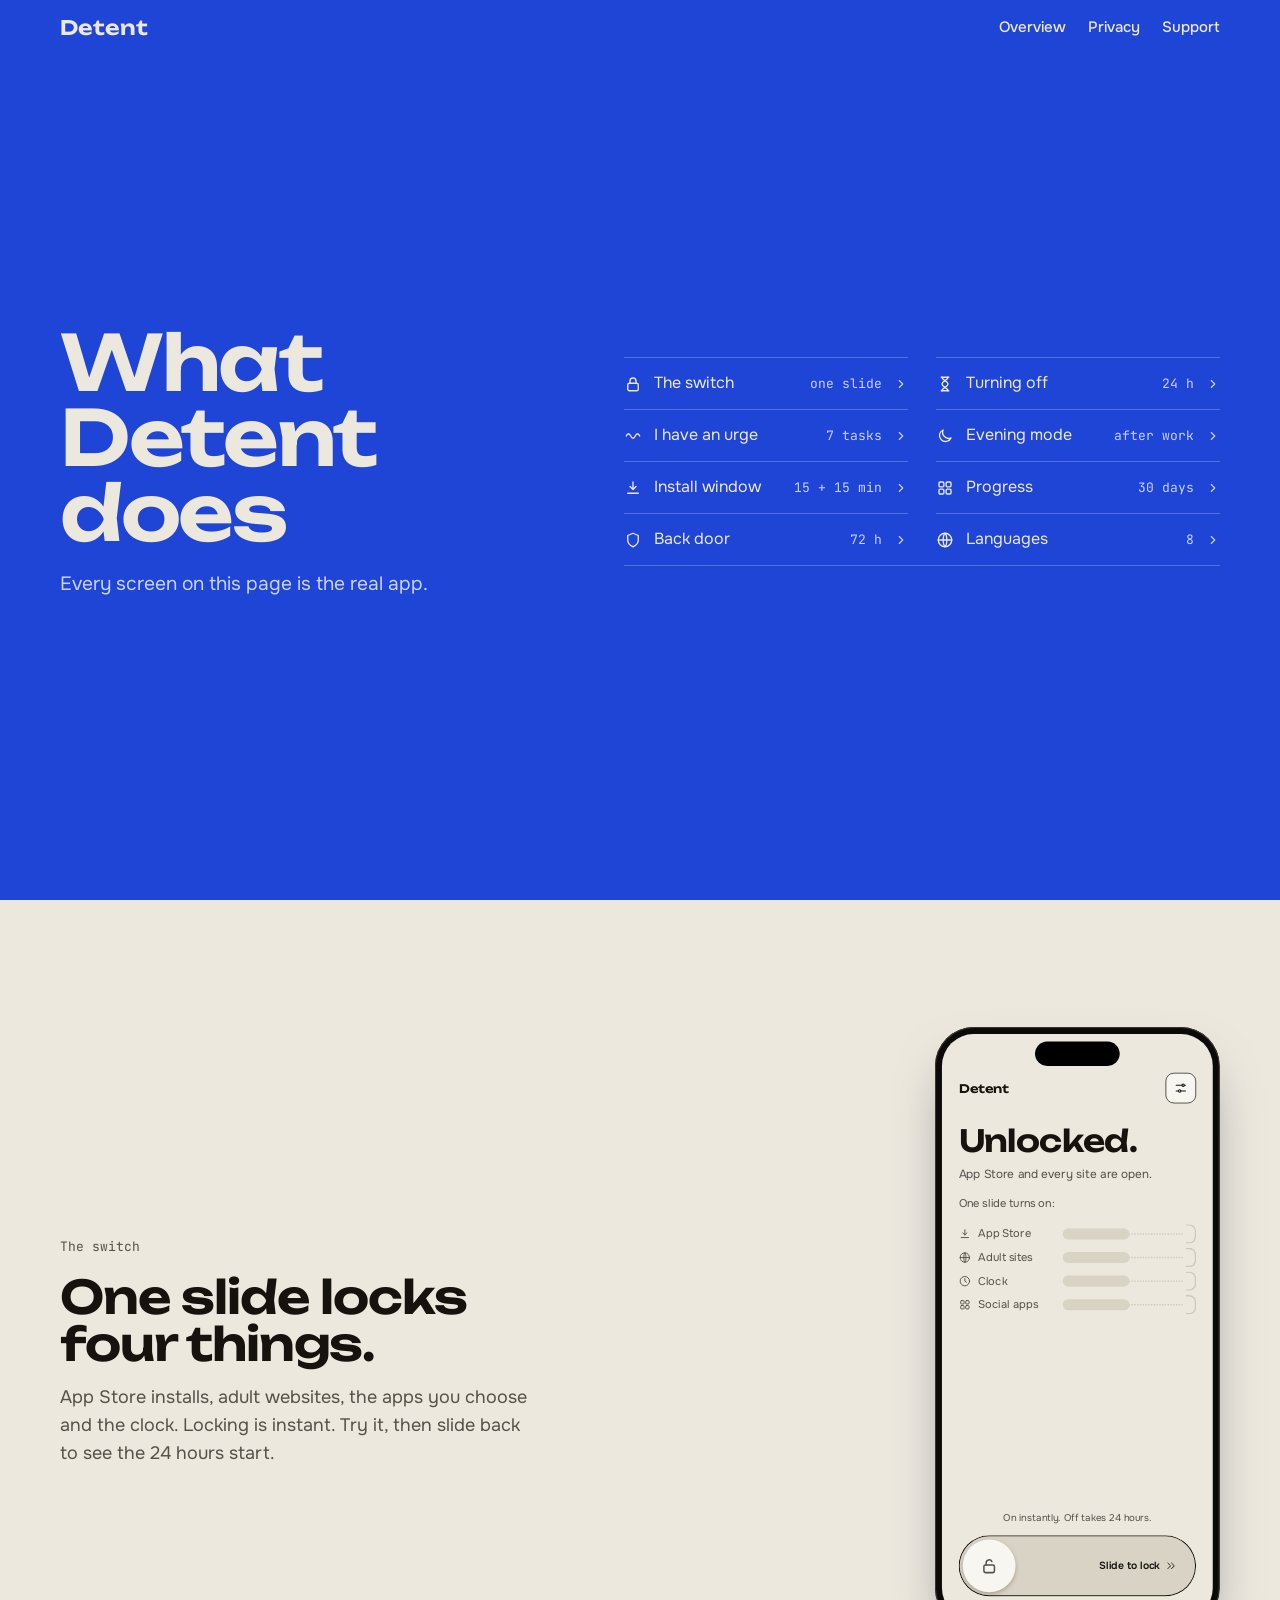
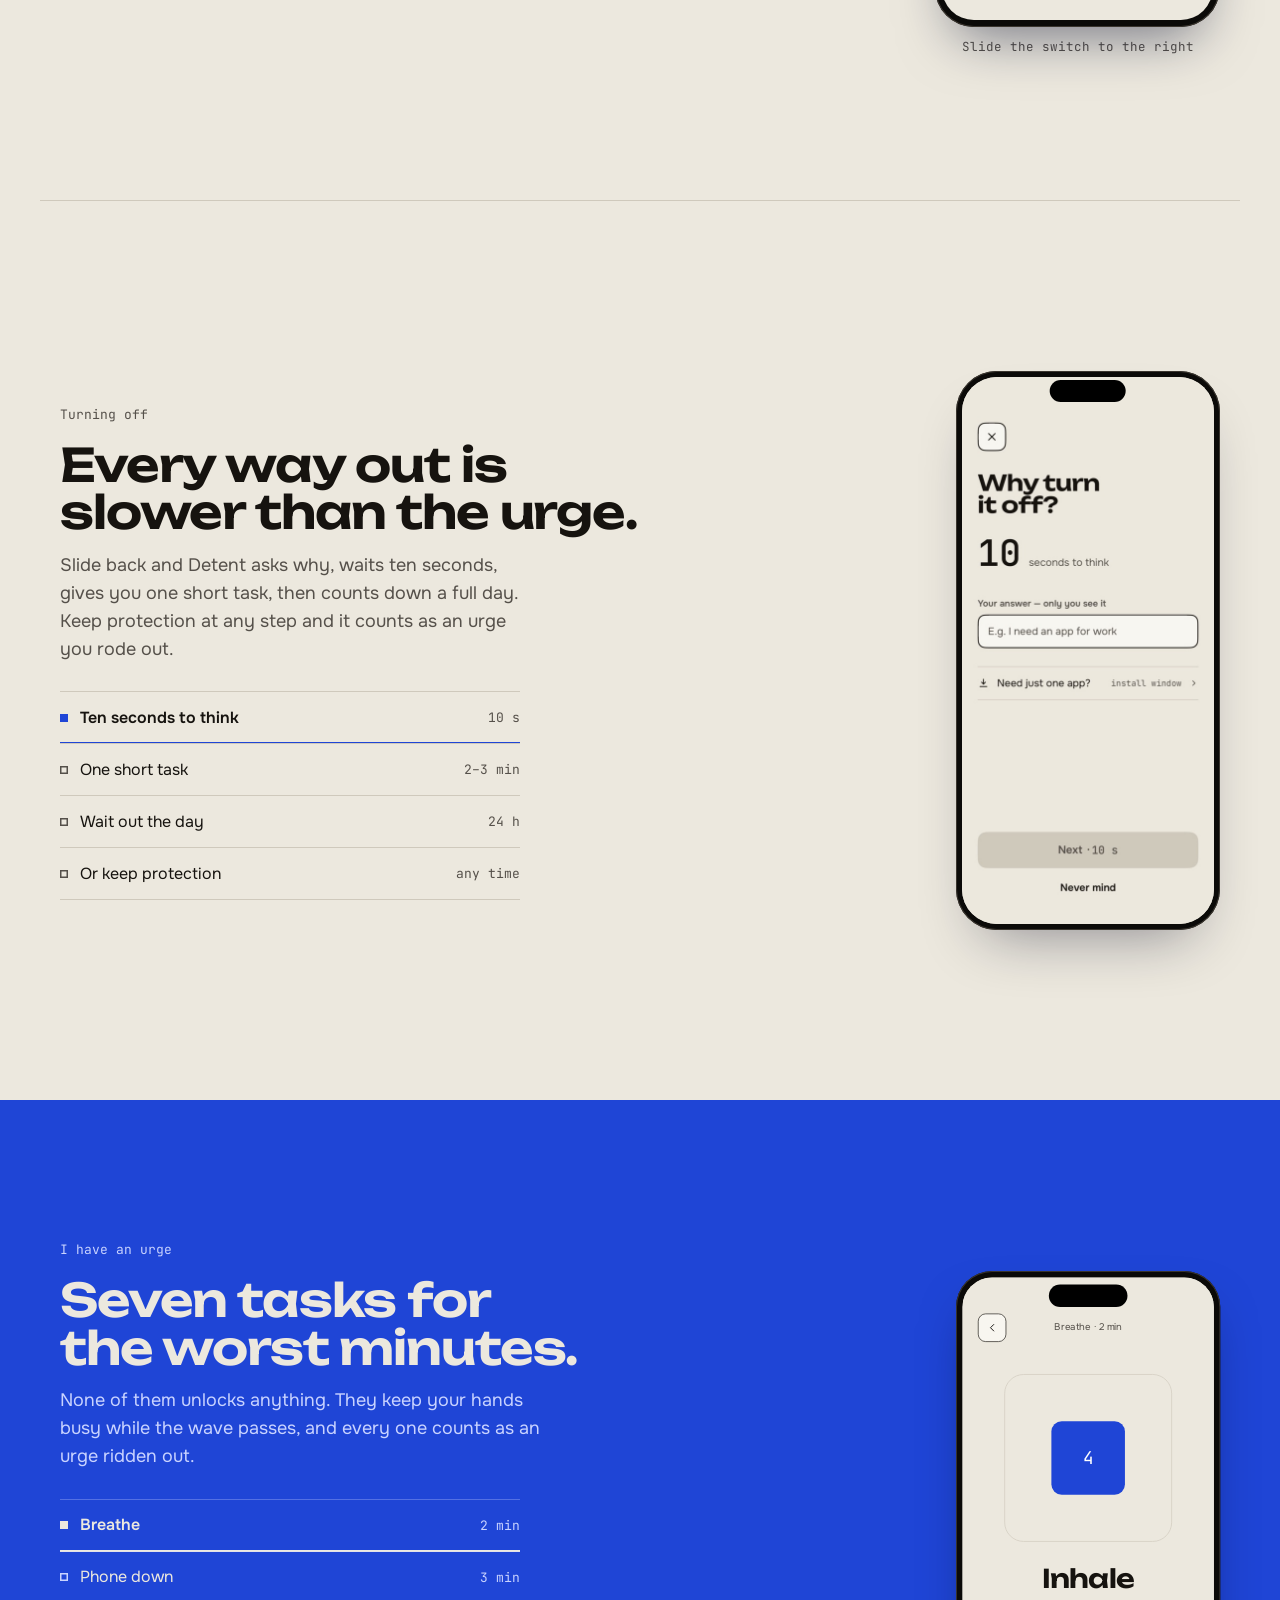
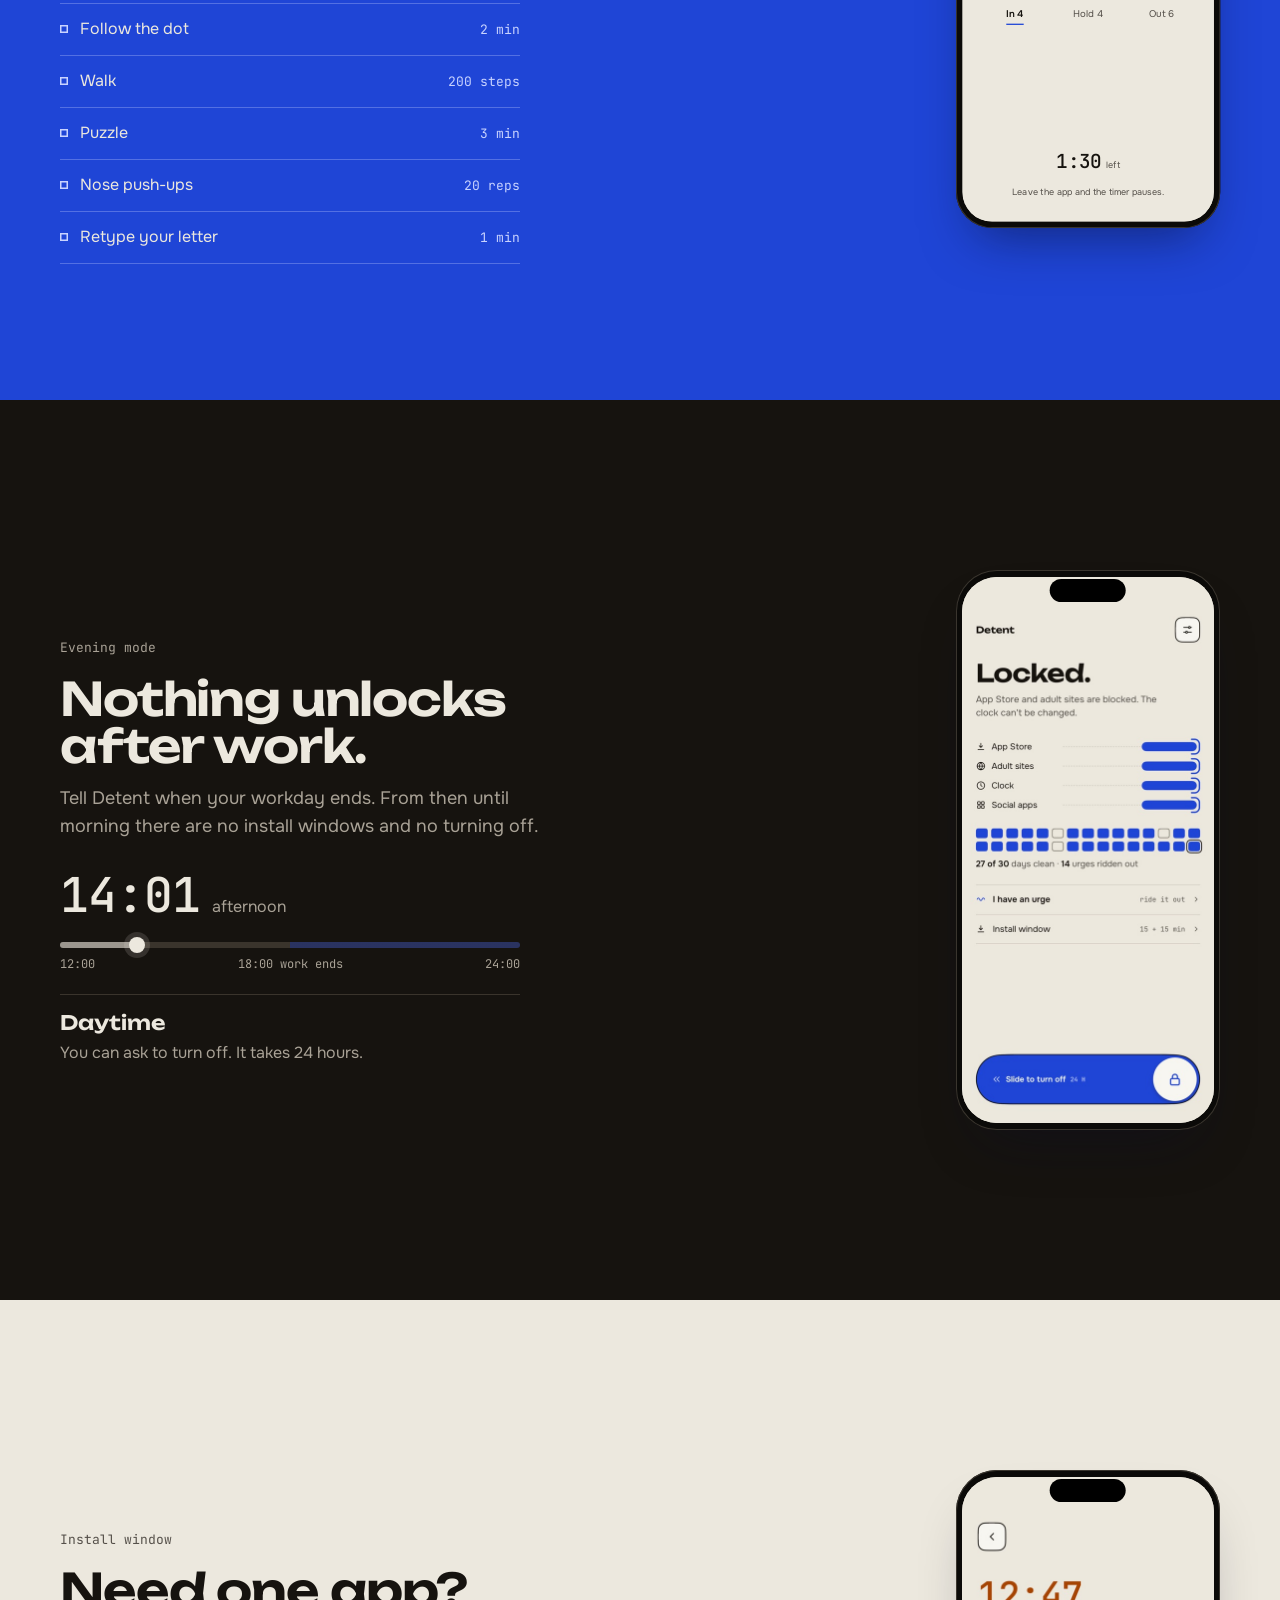
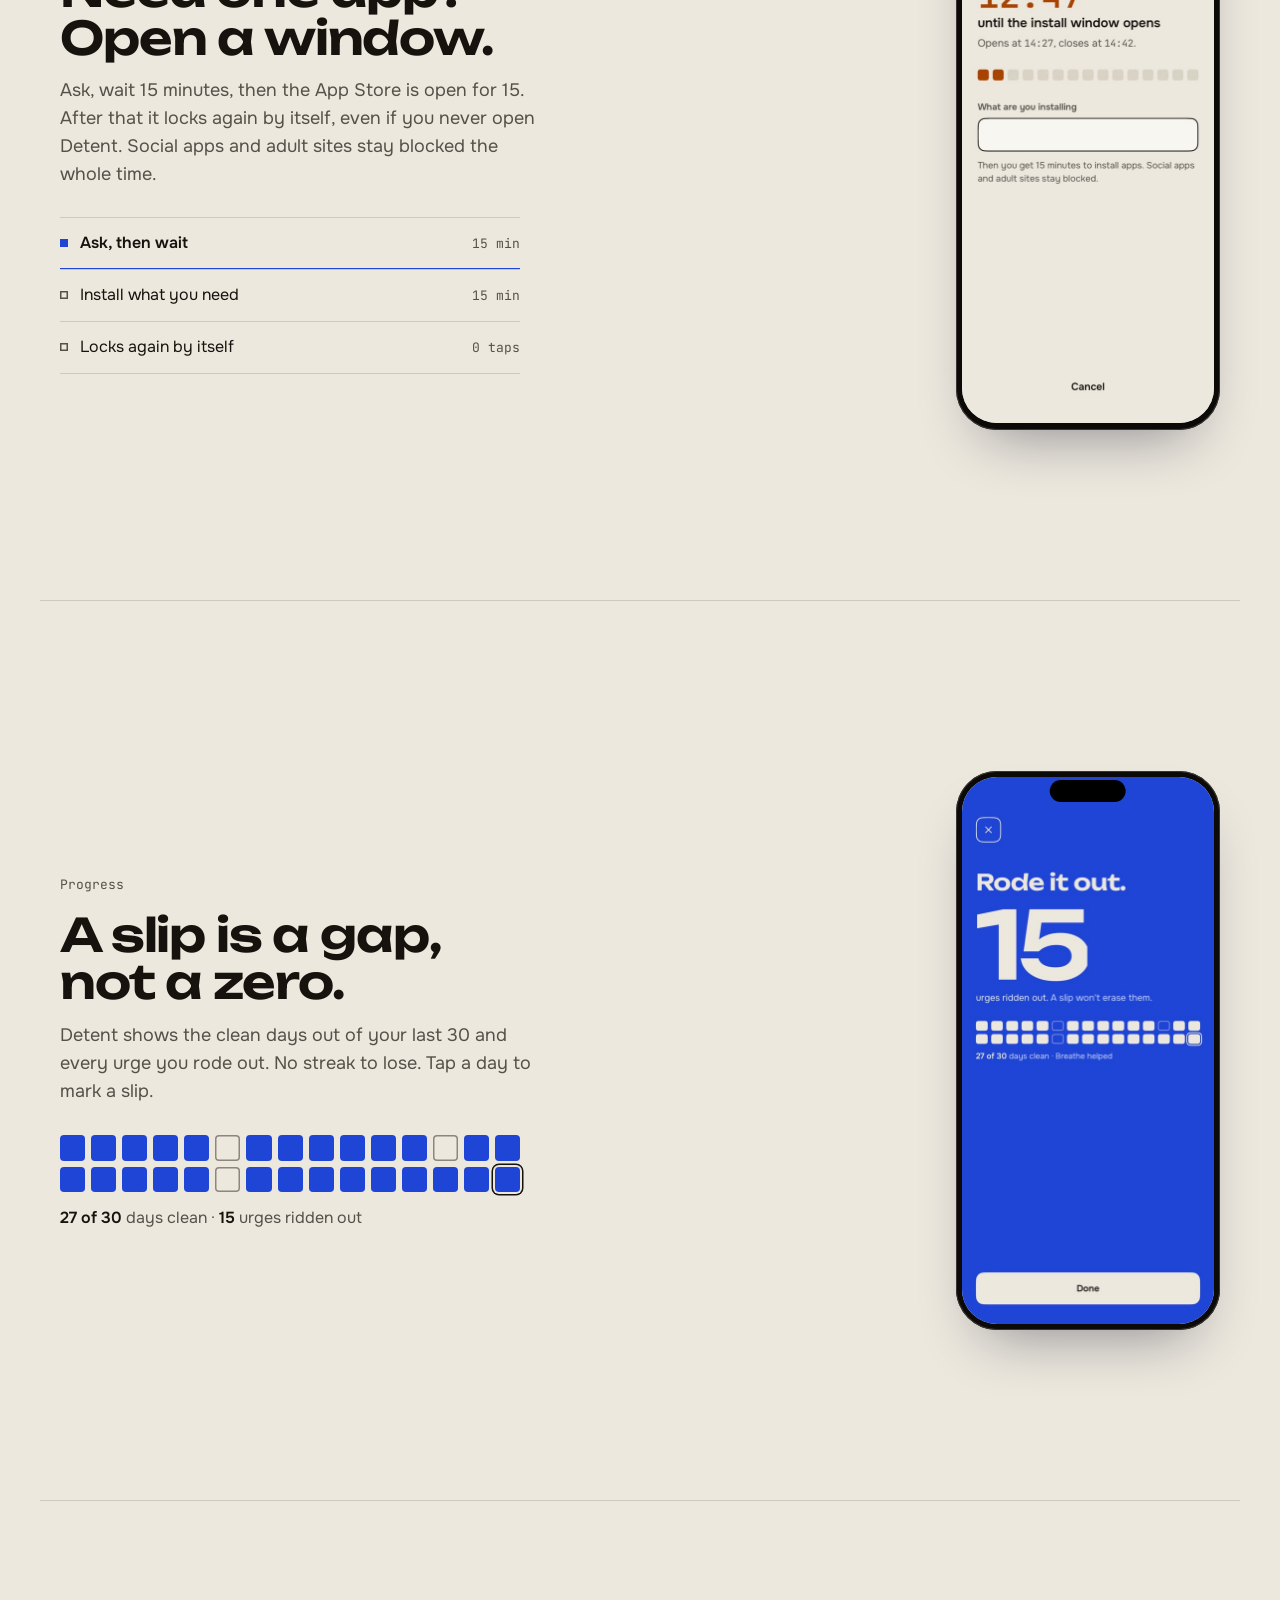
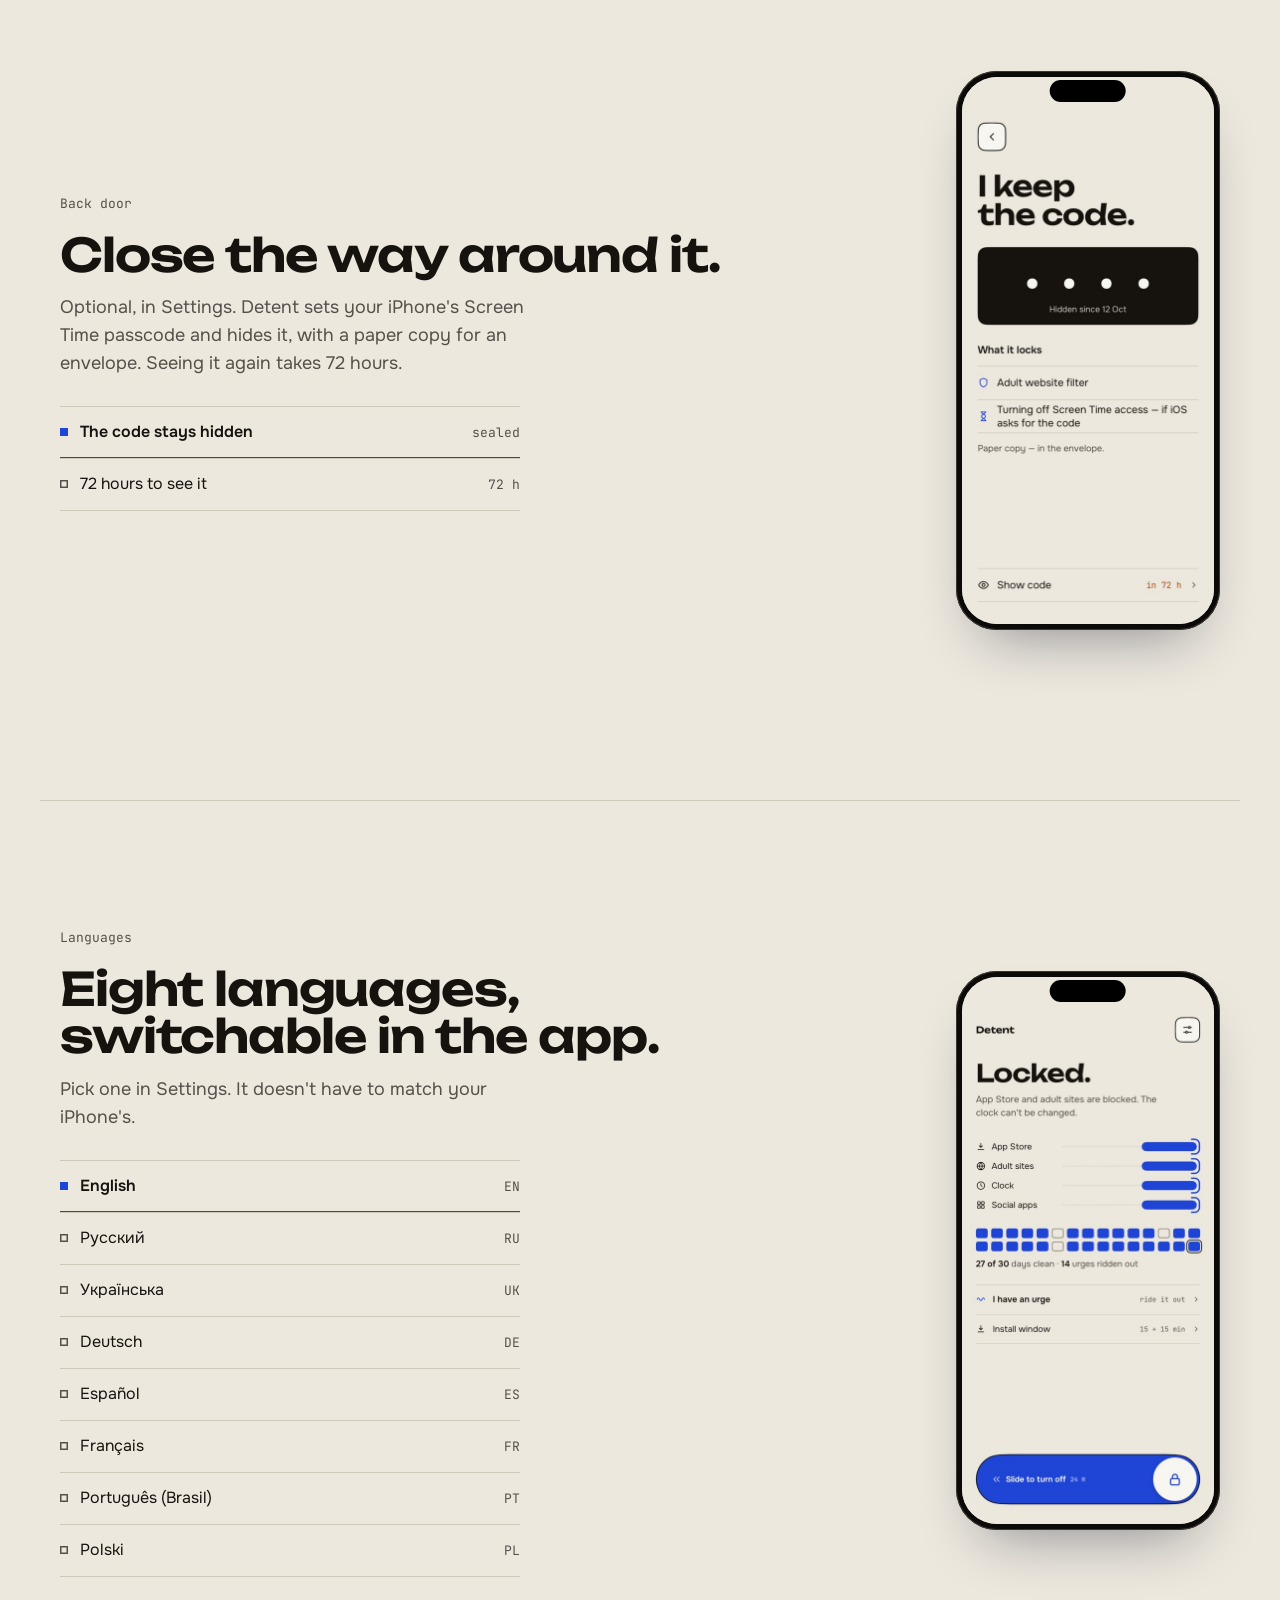
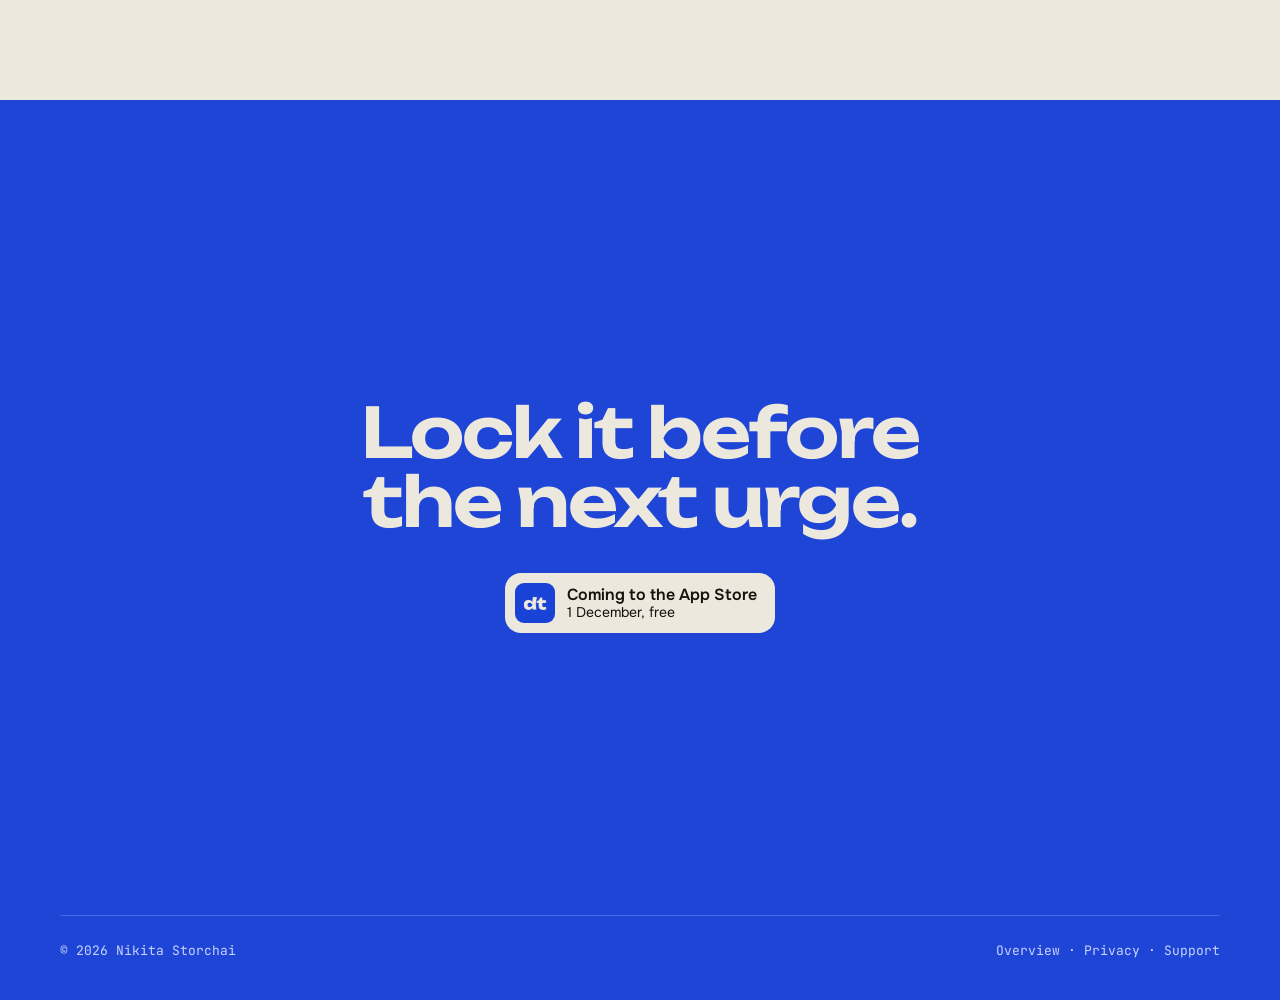
==== commit e0001b82: "Say the app comes to the App Store on 1 December Co-Authored-By: Claude Opus 5.5 <noreply@anthropic." ====
--- a/features.html
+++ b/features.html
@@ -146,7 +146,7 @@
     <div class="wrap fx-end-in">
       <div class="fx-end-main">
         <h2>Lock it before the next urge.</h2>
-        <div class="store light"><img src="img/icon.png" alt=""><span><b>Coming to the App Store</b>24 November, free</span></div>
+        <div class="store light"><img src="img/icon.png" alt=""><span><b>Coming to the App Store</b>1 December, free</span></div>
       </div>
       <div class="foot"><span>© 2026 Nikita Storchai</span><span><a href="./">Overview</a> · <a href="privacy.html">Privacy</a> · <a href="support.html">Support</a></span></div>
     </div>
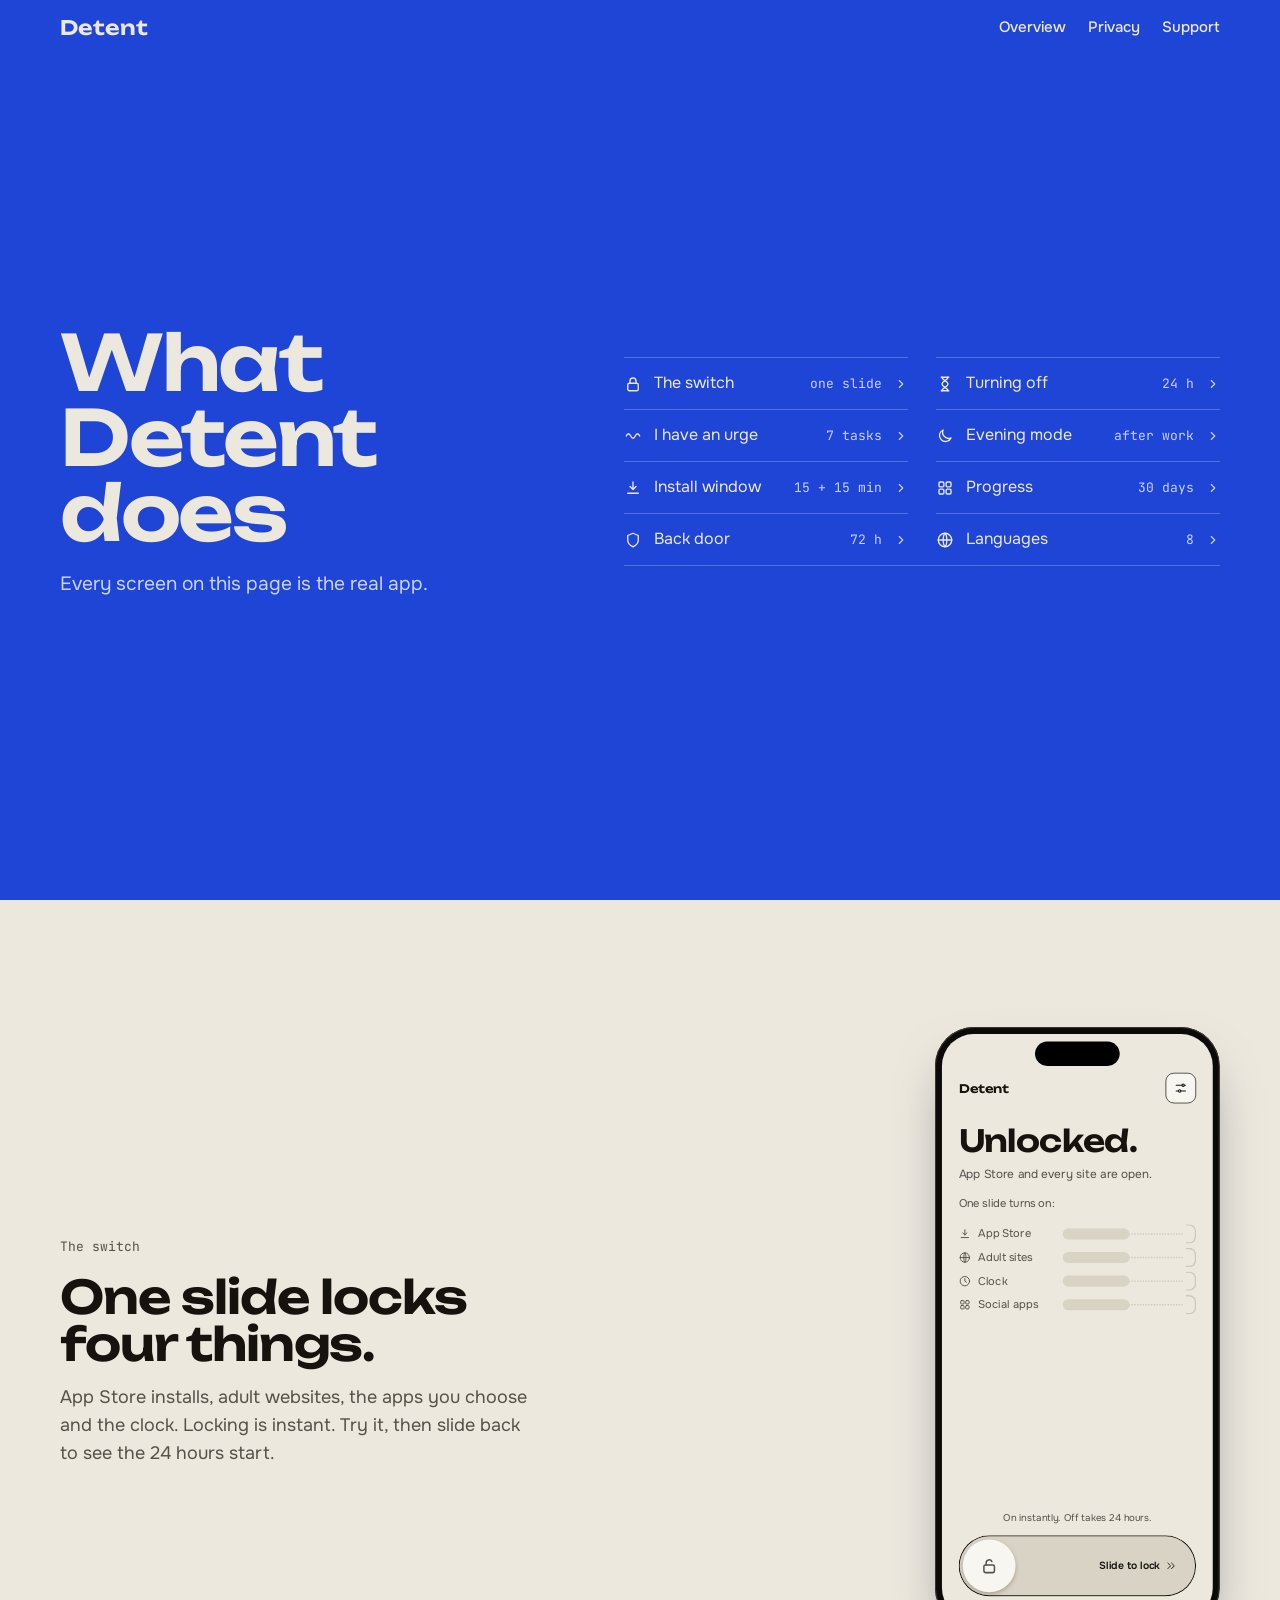
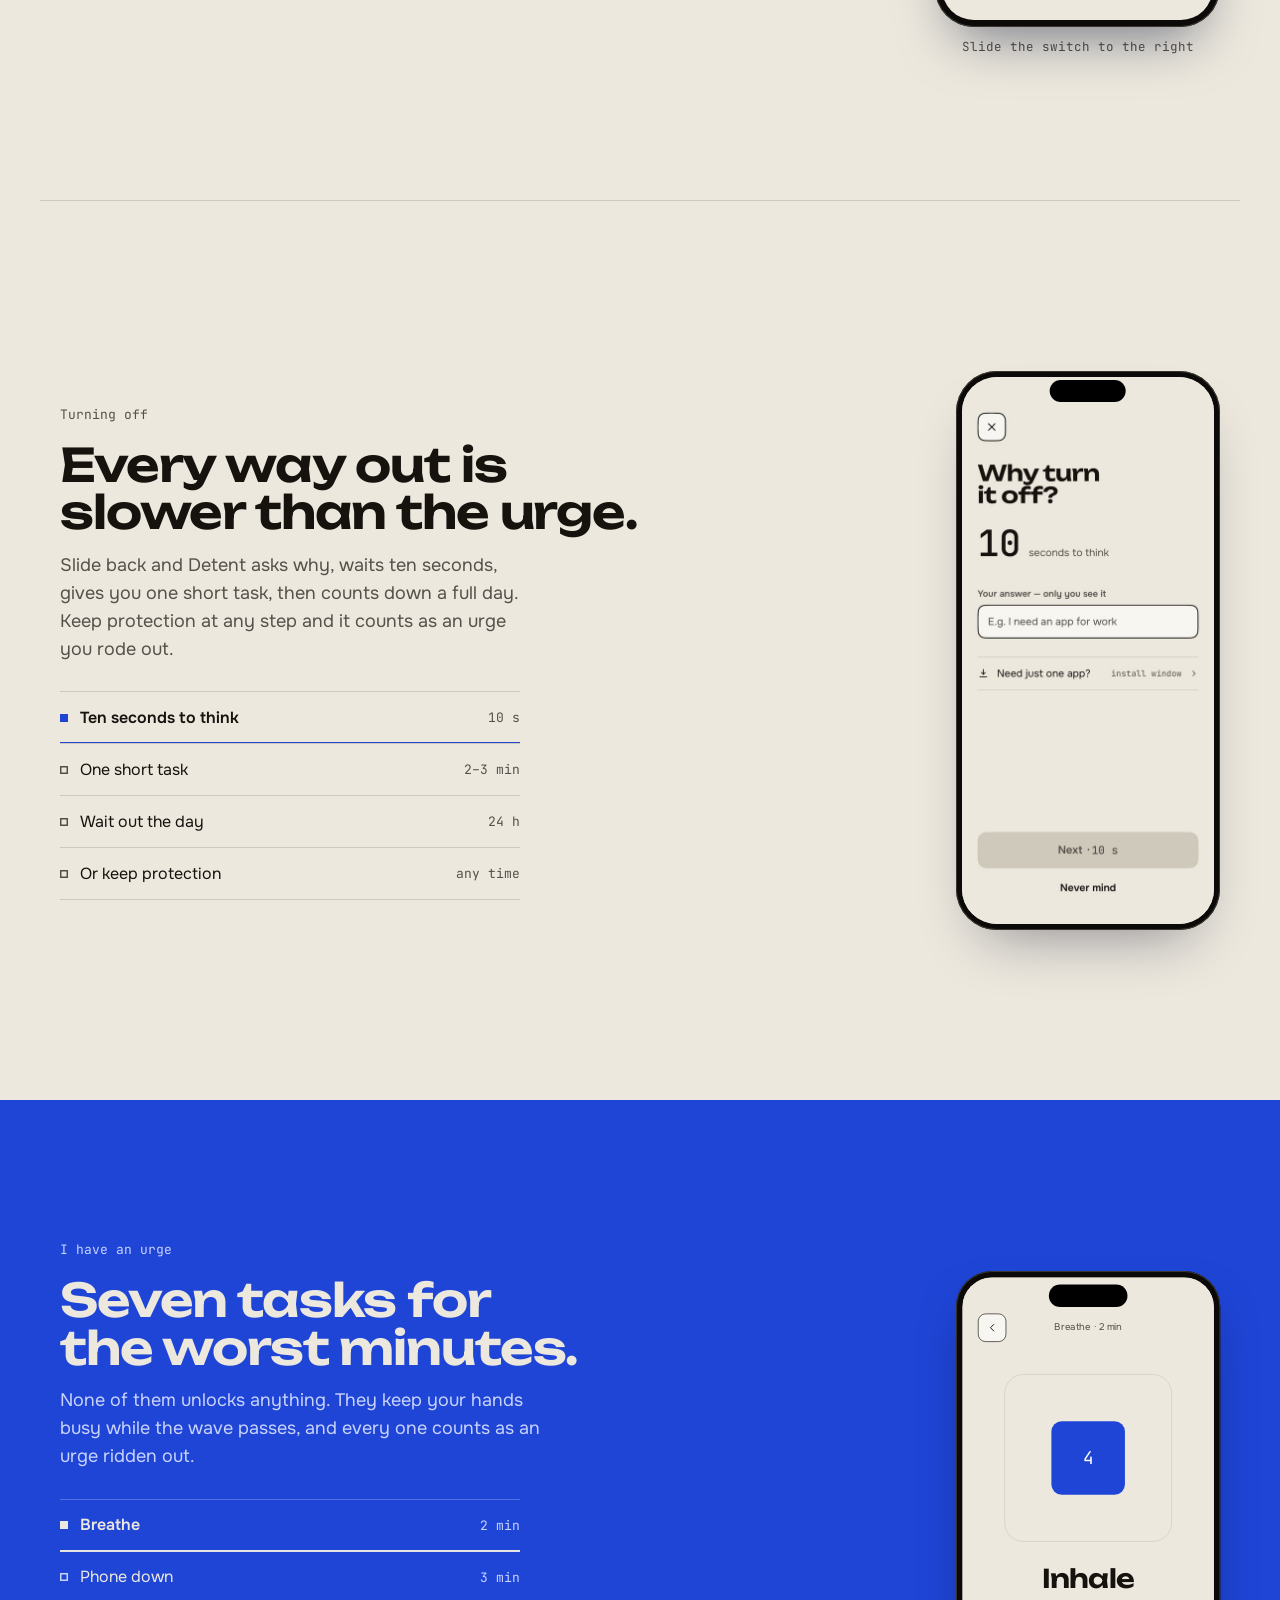
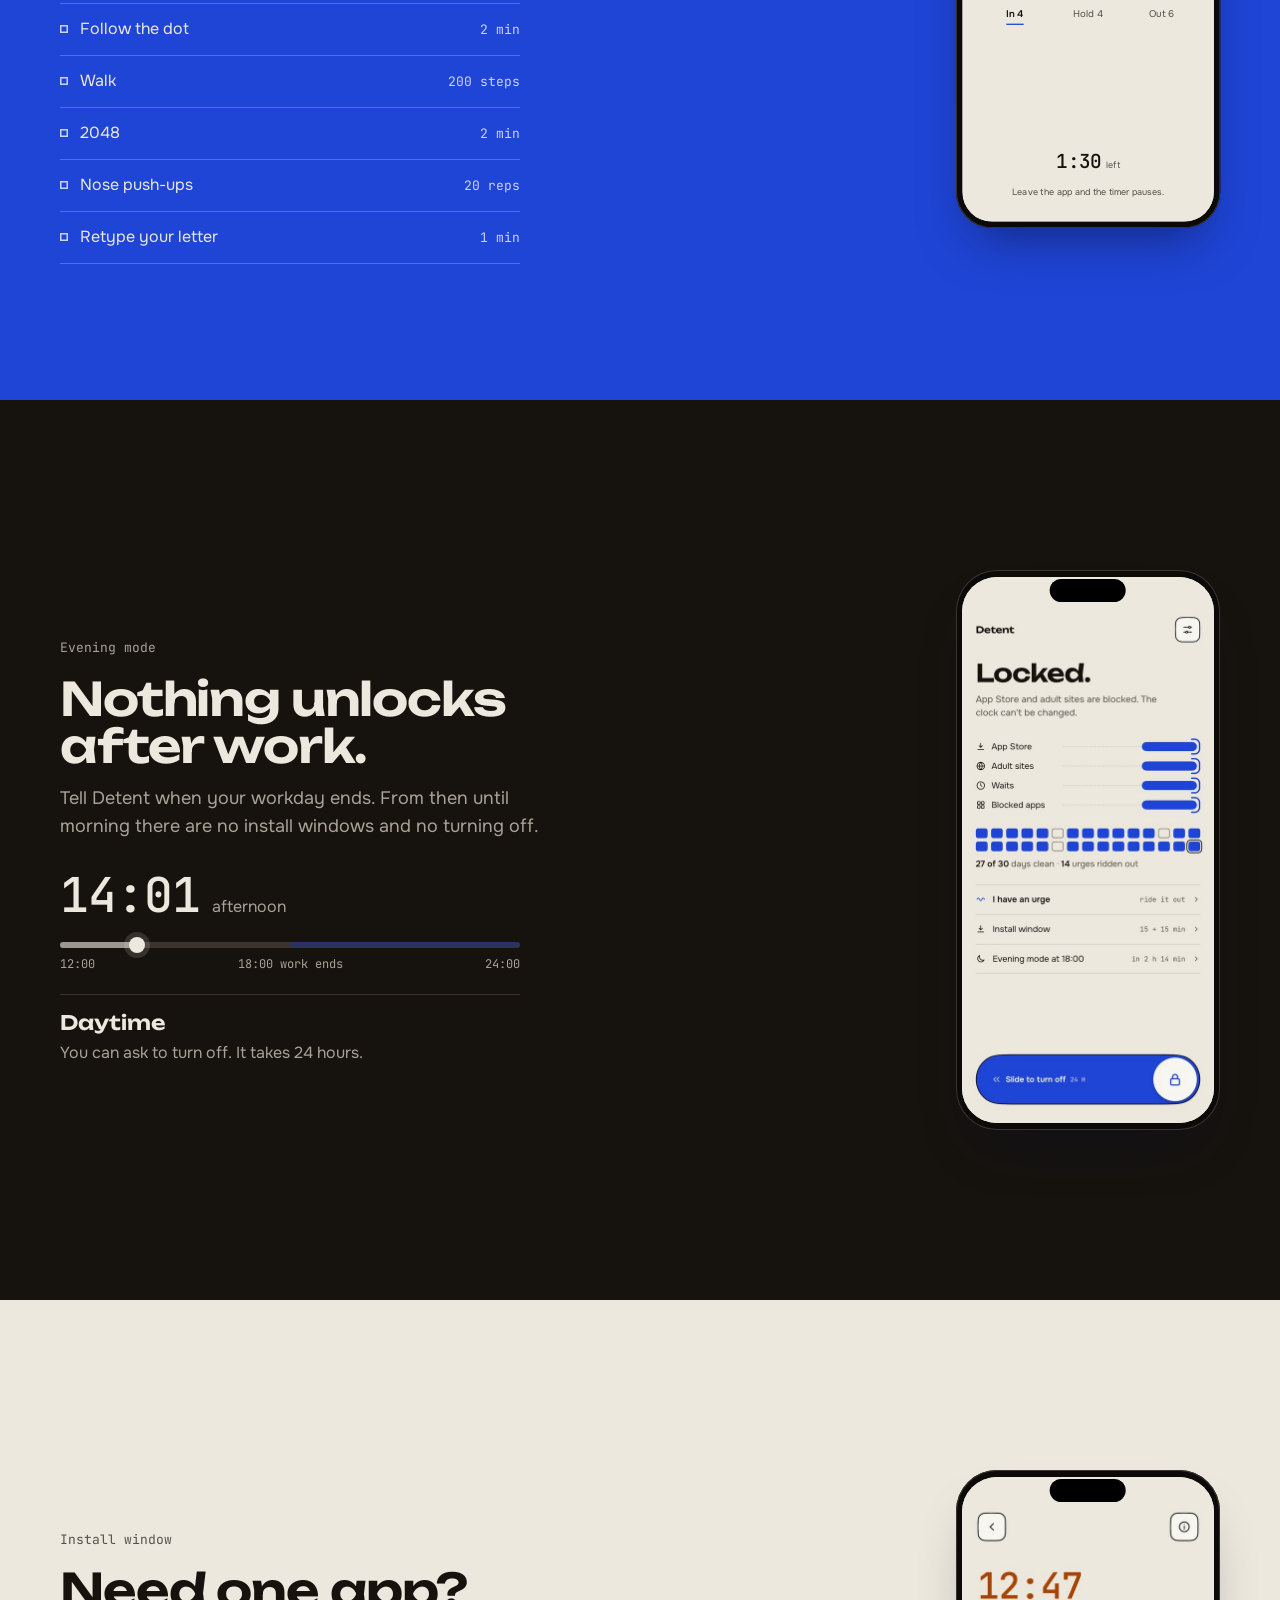
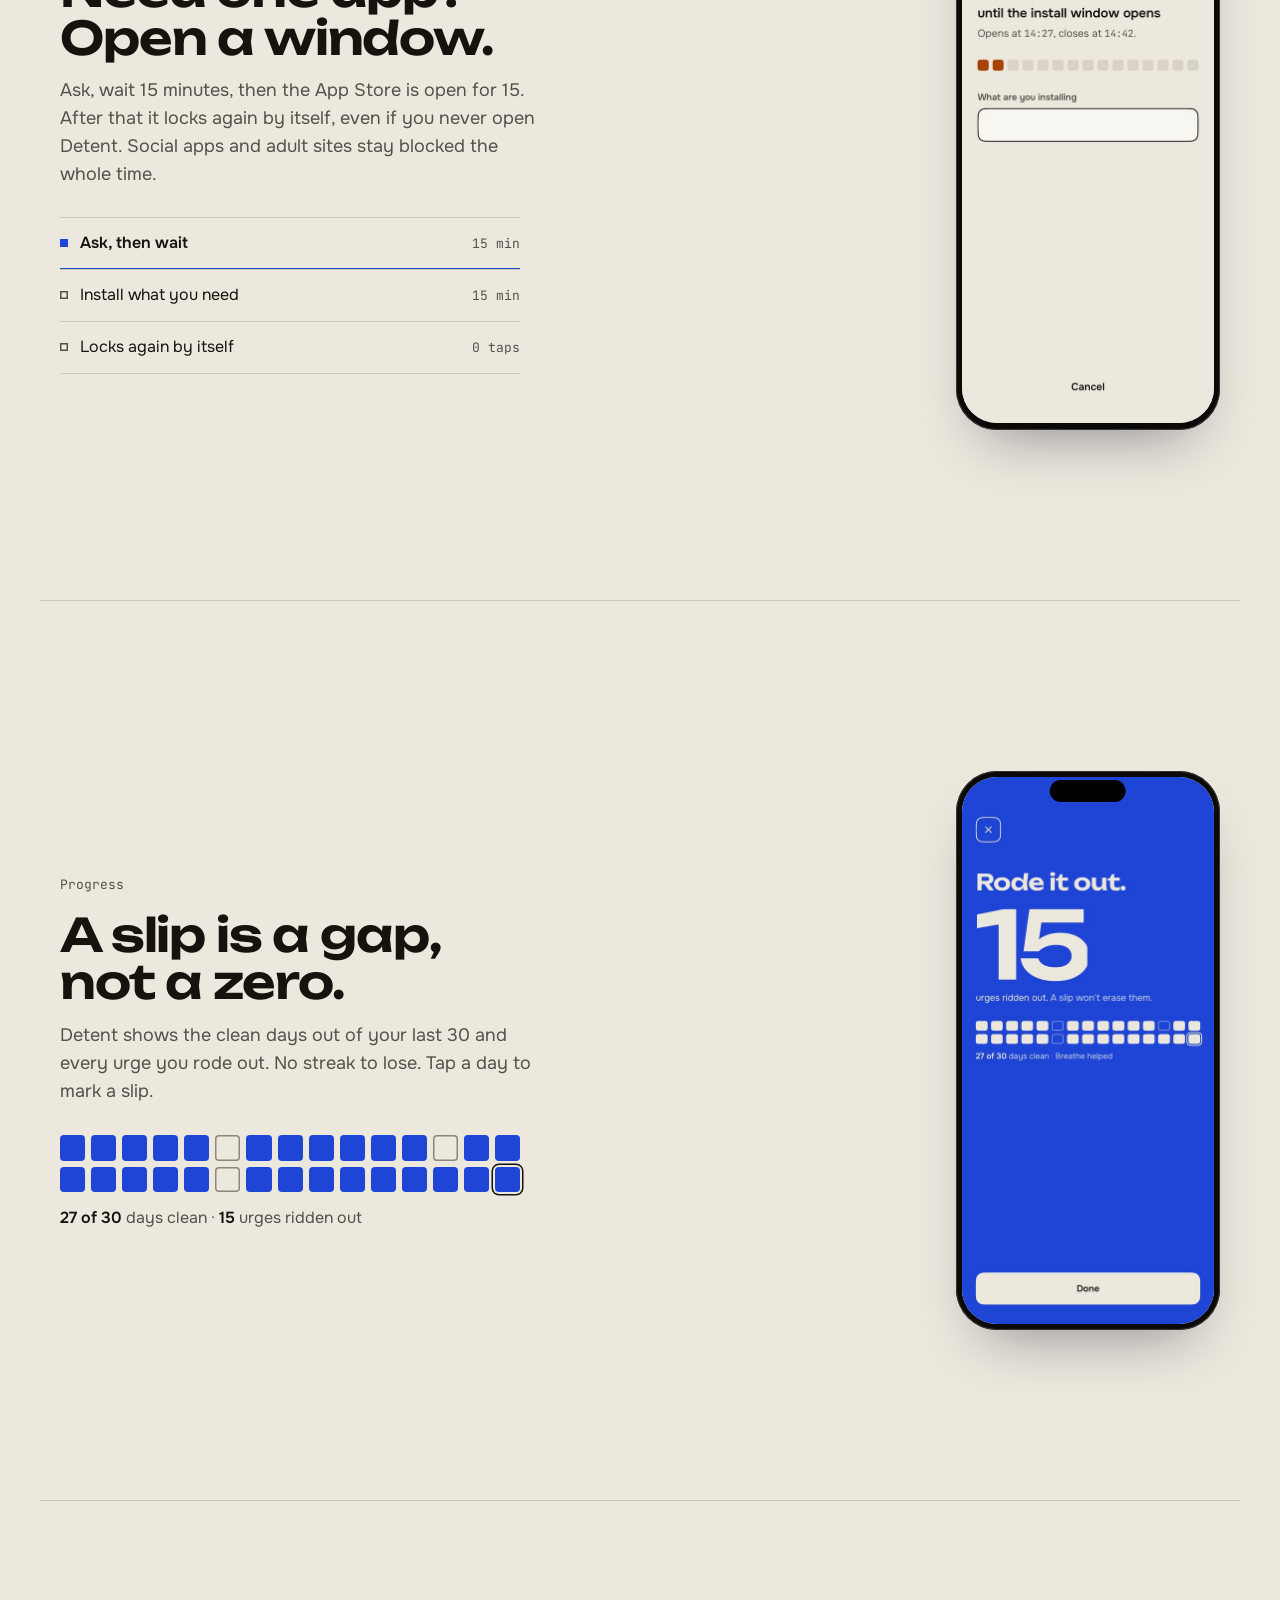
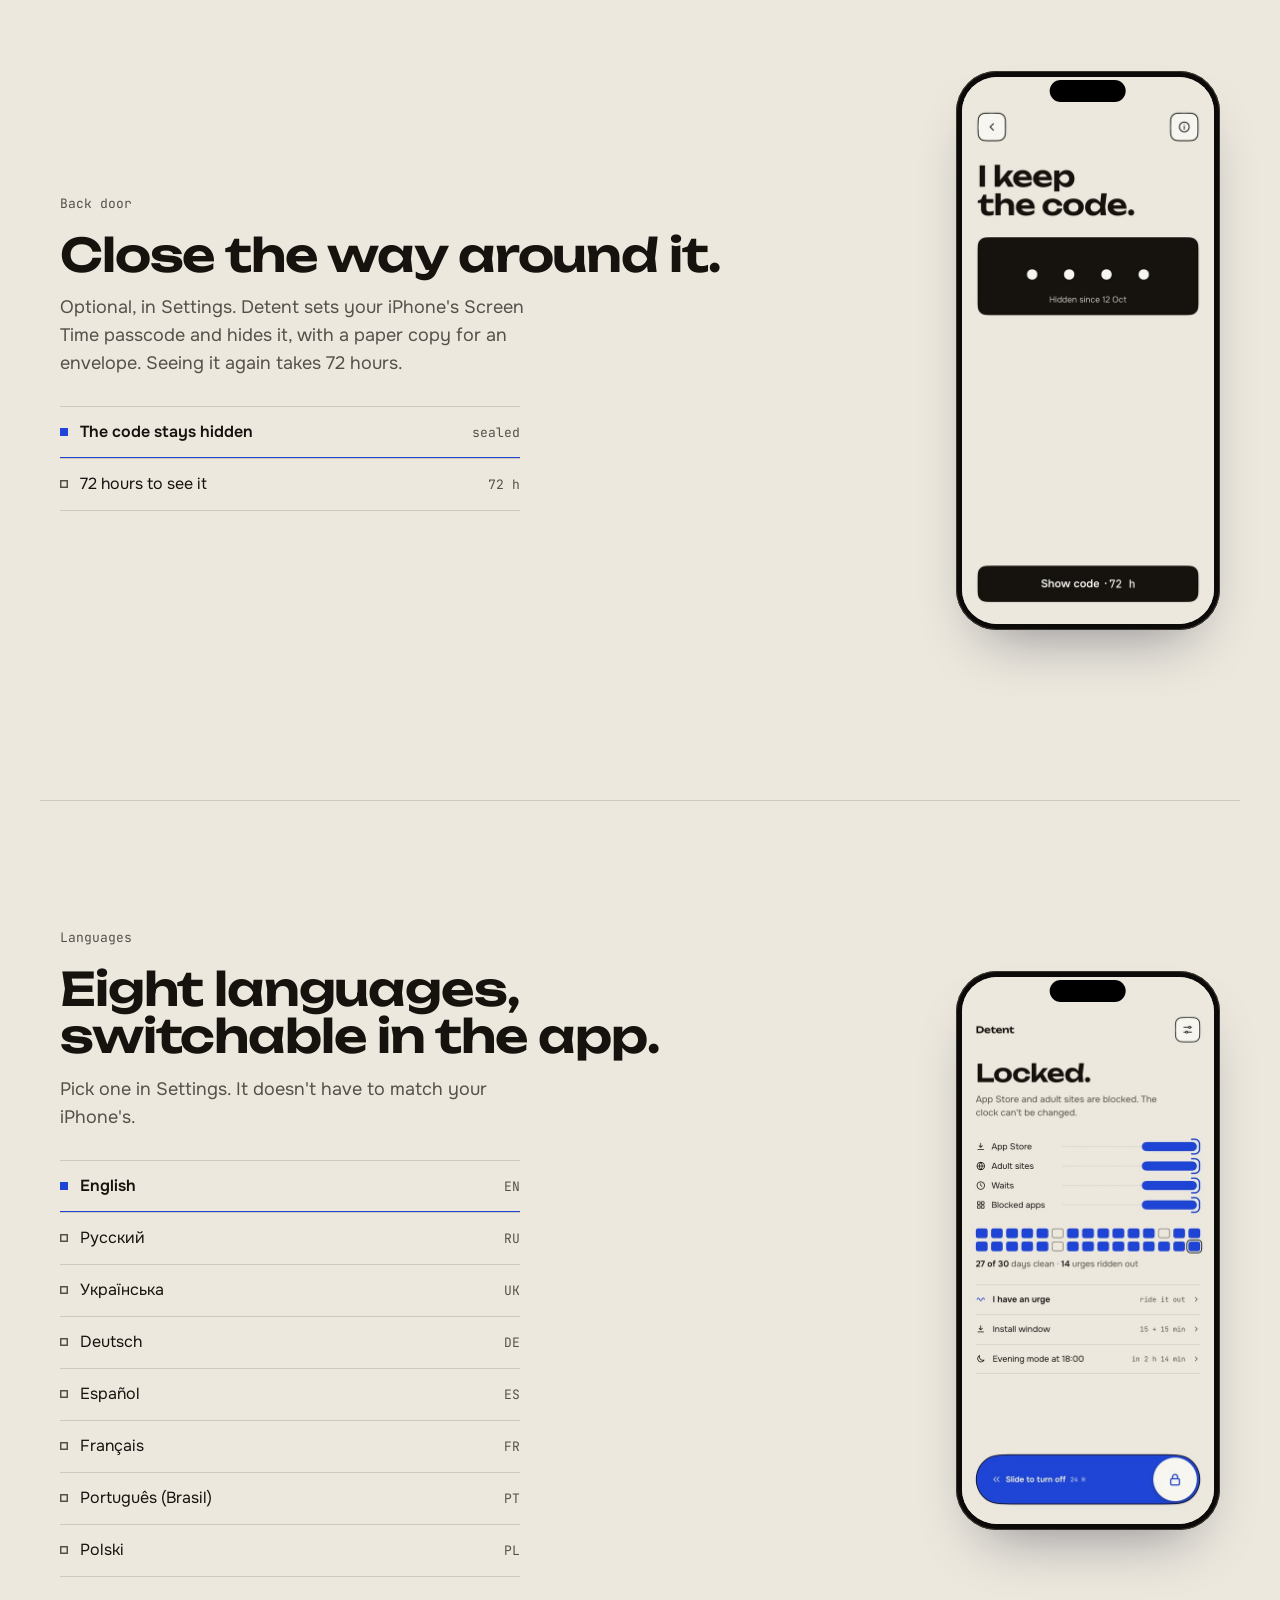
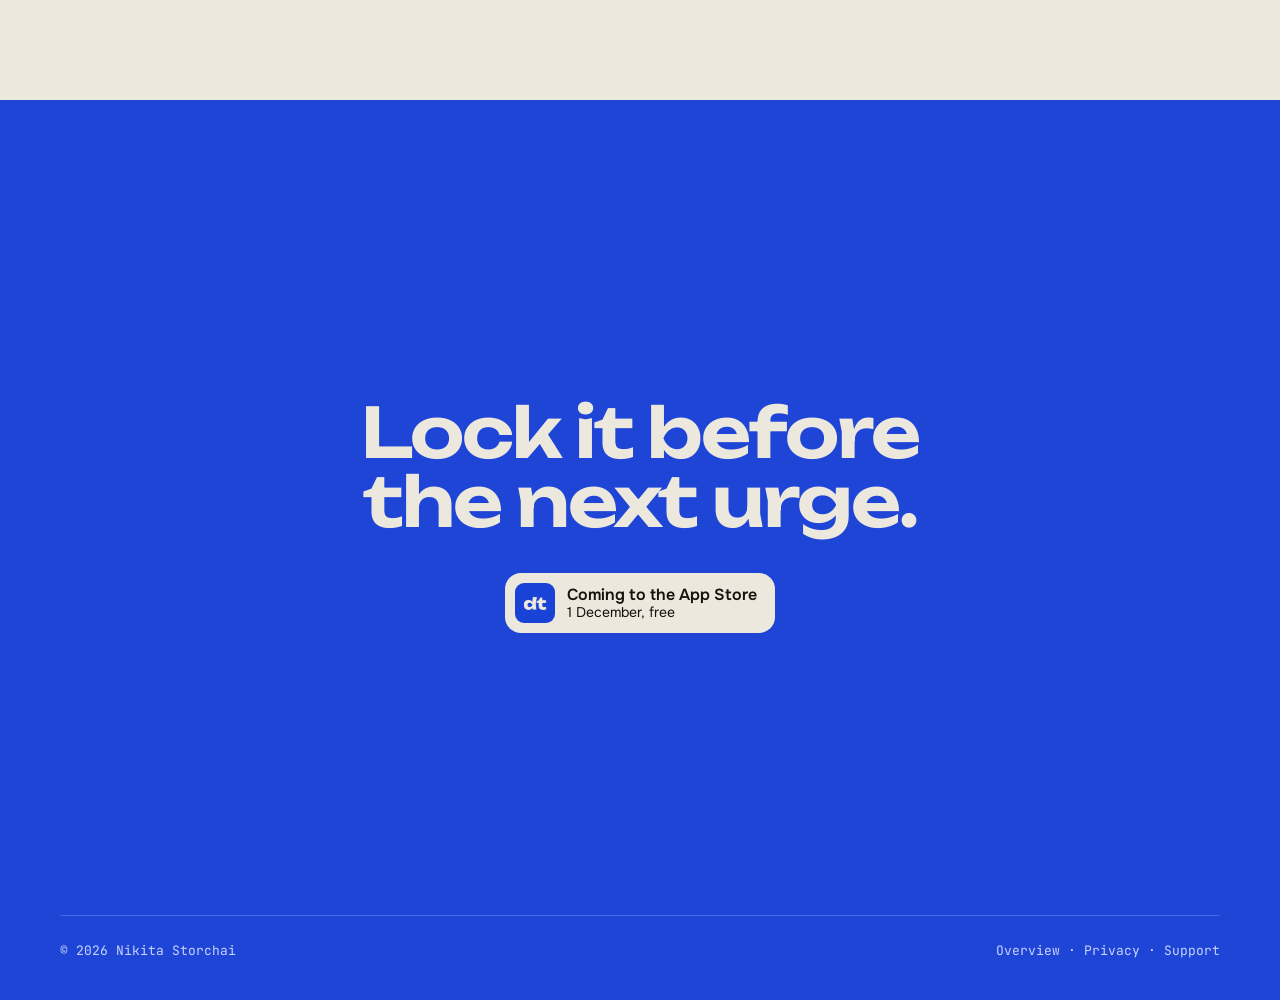
==== commit 966d7661: "Show 2048 in place of the sliding puzzle, and the app's current screens The urge task list and its l" ====
--- a/features.html
+++ b/features.html
@@ -17,7 +17,7 @@
 <link rel="preconnect" href="https://fonts.googleapis.com">
 <link rel="preconnect" href="https://fonts.gstatic.com" crossorigin>
 <link rel="stylesheet" href="https://fonts.googleapis.com/css2?family=Unbounded:wght@400;500;600;700&family=Onest:wght@400;500;600&family=JetBrains+Mono:wght@400;500&display=swap">
-<link rel="stylesheet" href="assets/detent.css?v=a478a43e">
+<link rel="stylesheet" href="assets/detent.css?v=3745a086">
 </head>
 <body data-page="features">
 <template id="dev-tpl">
@@ -70,7 +70,7 @@
 
   <section class="fx-sec cob" id="fx-urge"><div class="wrap fx-row">
     <div class="txt"><span class="k">I have an urge</span><h2>Seven tasks for the worst minutes.</h2><p>None of them unlocks anything. They keep your hands busy while the wave passes, and every one counts as an urge ridden out.</p>
-      <div class="opts" data-opts="urge"><button class="opt" type="button" aria-pressed="true" data-i="0"><span class="l">Breathe</span><span class="v">2 min</span><span class="run"></span></button><button class="opt" type="button" aria-pressed="false" data-i="1"><span class="l">Phone down</span><span class="v">3 min</span><span class="run"></span></button><button class="opt" type="button" aria-pressed="false" data-i="2"><span class="l">Follow the dot</span><span class="v">2 min</span><span class="run"></span></button><button class="opt" type="button" aria-pressed="false" data-i="3"><span class="l">Walk</span><span class="v">200 steps</span><span class="run"></span></button><button class="opt" type="button" aria-pressed="false" data-i="4"><span class="l">Puzzle</span><span class="v">3 min</span><span class="run"></span></button><button class="opt" type="button" aria-pressed="false" data-i="5"><span class="l">Nose push-ups</span><span class="v">20 reps</span><span class="run"></span></button><button class="opt" type="button" aria-pressed="false" data-i="6"><span class="l">Retype your letter</span><span class="v">1 min</span><span class="run"></span></button></div></div>
+      <div class="opts" data-opts="urge"><button class="opt" type="button" aria-pressed="true" data-i="0"><span class="l">Breathe</span><span class="v">2 min</span><span class="run"></span></button><button class="opt" type="button" aria-pressed="false" data-i="1"><span class="l">Phone down</span><span class="v">3 min</span><span class="run"></span></button><button class="opt" type="button" aria-pressed="false" data-i="2"><span class="l">Follow the dot</span><span class="v">2 min</span><span class="run"></span></button><button class="opt" type="button" aria-pressed="false" data-i="3"><span class="l">Walk</span><span class="v">200 steps</span><span class="run"></span></button><button class="opt" type="button" aria-pressed="false" data-i="4"><span class="l">2048</span><span class="v">2 min</span><span class="run"></span></button><button class="opt" type="button" aria-pressed="false" data-i="5"><span class="l">Nose push-ups</span><span class="v">20 reps</span><span class="run"></span></button><button class="opt" type="button" aria-pressed="false" data-i="6"><span class="l">Retype your letter</span><span class="v">1 min</span><span class="run"></span></button></div></div>
     <div class="fx-dev"><div class="devwrap" data-livewrap><div class="dev"><span class="island"></span><div class="ms" data-live>
       <div class="ts on" data-t="0"><div class="bar"><span class="back"><svg width="20" height="20" viewBox="0 0 24 24"><path d="M15 6l-6 6 6 6"/></svg></span><span class="mid">Breathe · 2 min</span></div>
         <div class="bbox"><div class="bsq" data-bsq>4</div></div><div class="bword" data-bword>Inhale</div>
@@ -90,9 +90,9 @@
         <div class="wcount"><b data-wn>0</b><span>/ 200 steps</span></div>
         <svg class="wsnake" width="342" height="240" viewBox="0 0 342 240" aria-hidden="true"><text x="308" y="8" text-anchor="end" font-family="JetBrains Mono, monospace" font-size="12" fill="#55504A">50</text><text x="34" y="72" font-family="JetBrains Mono, monospace" font-size="12" fill="#55504A">100</text><text x="308" y="136" text-anchor="end" font-family="JetBrains Mono, monospace" font-size="12" fill="#55504A">150</text><text x="34" y="200" font-family="JetBrains Mono, monospace" font-size="12" fill="#55504A">200</text><path d="M32 24 H310 A32 32 0 0 1 310 88 H32 A32 32 0 0 0 32 152 H310 A32 32 0 0 1 310 216 H32" fill="none" stroke="#D9D3C6" stroke-width="16" stroke-linecap="round"/><path data-wpath d="M32 24 H310 A32 32 0 0 1 310 88 H32 A32 32 0 0 0 32 152 H310 A32 32 0 0 1 310 216 H32" fill="none" stroke="#1F45D6" stroke-width="16" stroke-linecap="round" stroke-dasharray="0 2000"/><circle data-wdot cx="32" cy="24" r="10" fill="#F8F6F0" stroke="#1F45D6" stroke-width="4"/></svg>
         <p class="note" style="margin-top:22px">Your phone counts the steps. Go anywhere — just away from where the urge hit.</p><p class="stop">Stop</p></div>
-      <div class="ts" data-t="4"><div class="bar"><span class="back"><svg width="20" height="20" viewBox="0 0 24 24"><path d="M15 6l-6 6 6 6"/></svg></span><span class="m" data-ptime>1:48</span></div><h3 class="h30">Slide them<br>in order.</h3>
-        <div class="prow"><span><b>2</b> solved</span><span><span data-pmoves>14</span> moves</span></div>
-        <div class="pboard"><div class="pgrid" data-pgrid></div></div><p class="stop">Stop</p></div>
+      <div class="ts" data-t="4"><div class="bar"><span class="back"><svg width="20" height="20" viewBox="0 0 24 24"><path d="M15 6l-6 6 6 6"/></svg></span></div><h3 class="h30">Make<br>2048.</h3>
+        <div class="mrow"><span>Highest tile <b data-mtop>256</b></span><span data-mmoves>41 moves</span></div>
+        <div class="mboard"><div class="mgrid" data-mgrid><b></b><b></b><b></b><b></b><b></b><b></b><b></b><b></b><b></b><b></b><b></b><b></b><b></b><b></b><b></b><b></b></div></div><p class="stop">Stop</p></div>
       <div class="ts push" data-t="5"><div class="bar"><span class="back"><svg width="20" height="20" viewBox="0 0 24 24"><path d="M15 6l-6 6 6 6"/></svg></span><span class="m" data-pleft>13 to go</span></div>
         <div class="parea"><div class="num"><b data-pn>7</b><span>of 20</span></div><div class="fill" data-pfill></div><div class="num over" data-pover><b data-pn2>7</b><span>of 20</span></div></div><p class="stop">Stop</p></div>
       <div class="ts" data-t="6"><div class="bar"><span class="back"><svg width="20" height="20" viewBox="0 0 24 24"><path d="M15 6l-6 6 6 6"/></svg></span></div>
@@ -152,6 +152,6 @@
     </div>
   </section>
 </main>
-<script src="assets/detent.js?v=8338867e"></script>
+<script src="assets/detent.js?v=63beadbb"></script>
 </body>
 </html>
--- a/assets/detent.css
+++ b/assets/detent.css
@@ -236,11 +236,18 @@
 .a-walk-bar { position: absolute; left: 14%; right: 14%; bottom: 14%; height: 6px; border-radius: 3px; background: var(--off); overflow: hidden; }
 .a-walk-bar i { display: block; height: 100%; background: var(--cobalt); animation: walk 7s linear infinite; }
 @keyframes walk { from { width: 0; } to { width: 100%; } }
-.a-puz { width: 54%; aspect-ratio: 1; display: grid; grid-template-columns: repeat(3, 1fr); gap: 5%; position: relative; }
-.a-puz i { border-radius: 16%; background: var(--cobalt); color: var(--bone); display: grid; place-items: center; font: 600 12px var(--display); font-style: normal; }
-.a-puz i.gap { background: transparent; box-shadow: inset 0 0 0 1.5px var(--hairline); }
-.a-puz i.mv { animation: mv 3s ease-in-out infinite; }
-@keyframes mv { 0%, 20% { transform: translateX(0); } 45%, 75% { transform: translateX(calc(100% + 18%)); } 100% { transform: translateX(0); } }
+/* 2048: detent.js places the tiles; --g is the gap between cells */
+.a-2048, .ts .mgrid { position: relative; display: grid; grid-template-columns: repeat(4, 1fr); gap: var(--g); }
+.a-2048 > b, .ts .mgrid > b { aspect-ratio: 1; }
+.a-2048 > i, .ts .mgrid > i { position: absolute; left: 0; top: 0; width: calc((100% - 3 * var(--g)) / 4); aspect-ratio: 1; display: grid; place-items: center; font-family: var(--display); font-weight: 600; font-style: normal; line-height: 1; letter-spacing: -.02em; transition: transform .45s cubic-bezier(.3,.8,.2,1), opacity .3s ease, background-color .25s ease, color .25s ease; }
+.a-2048 > i.pop, .ts .mgrid > i.pop { animation: tPop .28s cubic-bezier(.3,1.6,.5,1); }
+.a-2048 > i.born, .ts .mgrid > i.born { animation: tBorn .3s ease-out; }
+@keyframes tPop { 0% { scale: 1; } 40% { scale: 1.16; } 100% { scale: 1; } }
+@keyframes tBorn { from { opacity: 0; scale: .6; } to { opacity: 1; scale: 1; } }
+.a-2048 { --g: 6px; width: 74%; container-type: inline-size; }
+.a-2048 > i { border-radius: 17%; font-size: 8cqw; }
+.a-2048 > i[data-d="3"] { font-size: 7cqw; }
+.a-2048 > i[data-d="4"] { font-size: 6cqw; }
 .a-push { display: grid; justify-items: center; gap: 10px; }
 .a-push .n { font: 500 clamp(34px, 4vw, 48px)/1 var(--mono); }
 .a-push .ring { width: 54px; height: 54px; border-radius: 50%; background: var(--cobalt); animation: push 1.6s ease-in-out infinite; }
@@ -379,14 +386,15 @@
 .ts .wcount b { font: 600 84px/1 var(--display); letter-spacing: -0.02em; }
 .ts .wcount span { font: 400 16px var(--mono); color: #55504A; }
 .ts .wsnake { margin-top: 30px; display: block; overflow: visible; }
-/* puzzle */
-.ts .prow { margin-top: 18px; display: flex; justify-content: space-between; font: 400 15px var(--mono); color: #55504A; }
-.ts .prow b { color: #16130F; font-weight: 400; }
-.ts .pboard { margin-top: 16px; background: #16130F; border-radius: 20px; padding: 12px; }
-.ts .pgrid { position: relative; height: 318px; }
-.ts .ptile { position: absolute; width: 98px; height: 98px; border-radius: 14px; background: #1F45D6; display: grid; place-items: center; font: 600 40px/1 var(--display); color: #FFFFFF; transition: left .45s cubic-bezier(.4,0,.2,1), top .45s cubic-bezier(.4,0,.2,1), background-color .3s, color .3s; }
-.ts .ptile.wrong { background: #ECE8DE; color: #16130F; }
-.ts .pgap { position: absolute; width: 98px; height: 98px; border-radius: 14px; border: 1.5px dashed #8C867C; box-sizing: border-box; transition: left .45s, top .45s; }
+/* 2048 */
+.ts .mrow { margin-top: 18px; display: flex; justify-content: space-between; font: 400 15px var(--mono); color: #55504A; }
+.ts .mrow b { color: #16130F; font-weight: 400; }
+.ts .mboard { margin-top: 16px; background: #16130F; border-radius: 20px; padding: 12px; }
+.ts .mgrid { --g: 8px; }
+.ts .mgrid > b { border-radius: 10px; background: rgba(236, 232, 222, .1); }
+.ts .mgrid > i { border-radius: 10px; font-size: 32px; }
+.ts .mgrid > i[data-d="3"] { font-size: 23px; }
+.ts .mgrid > i[data-d="4"] { font-size: 17px; }
 /* push-ups */
 .ts.push { padding-left: 0; padding-right: 0; }
 .ts.push .bar { padding: 0 24px; }
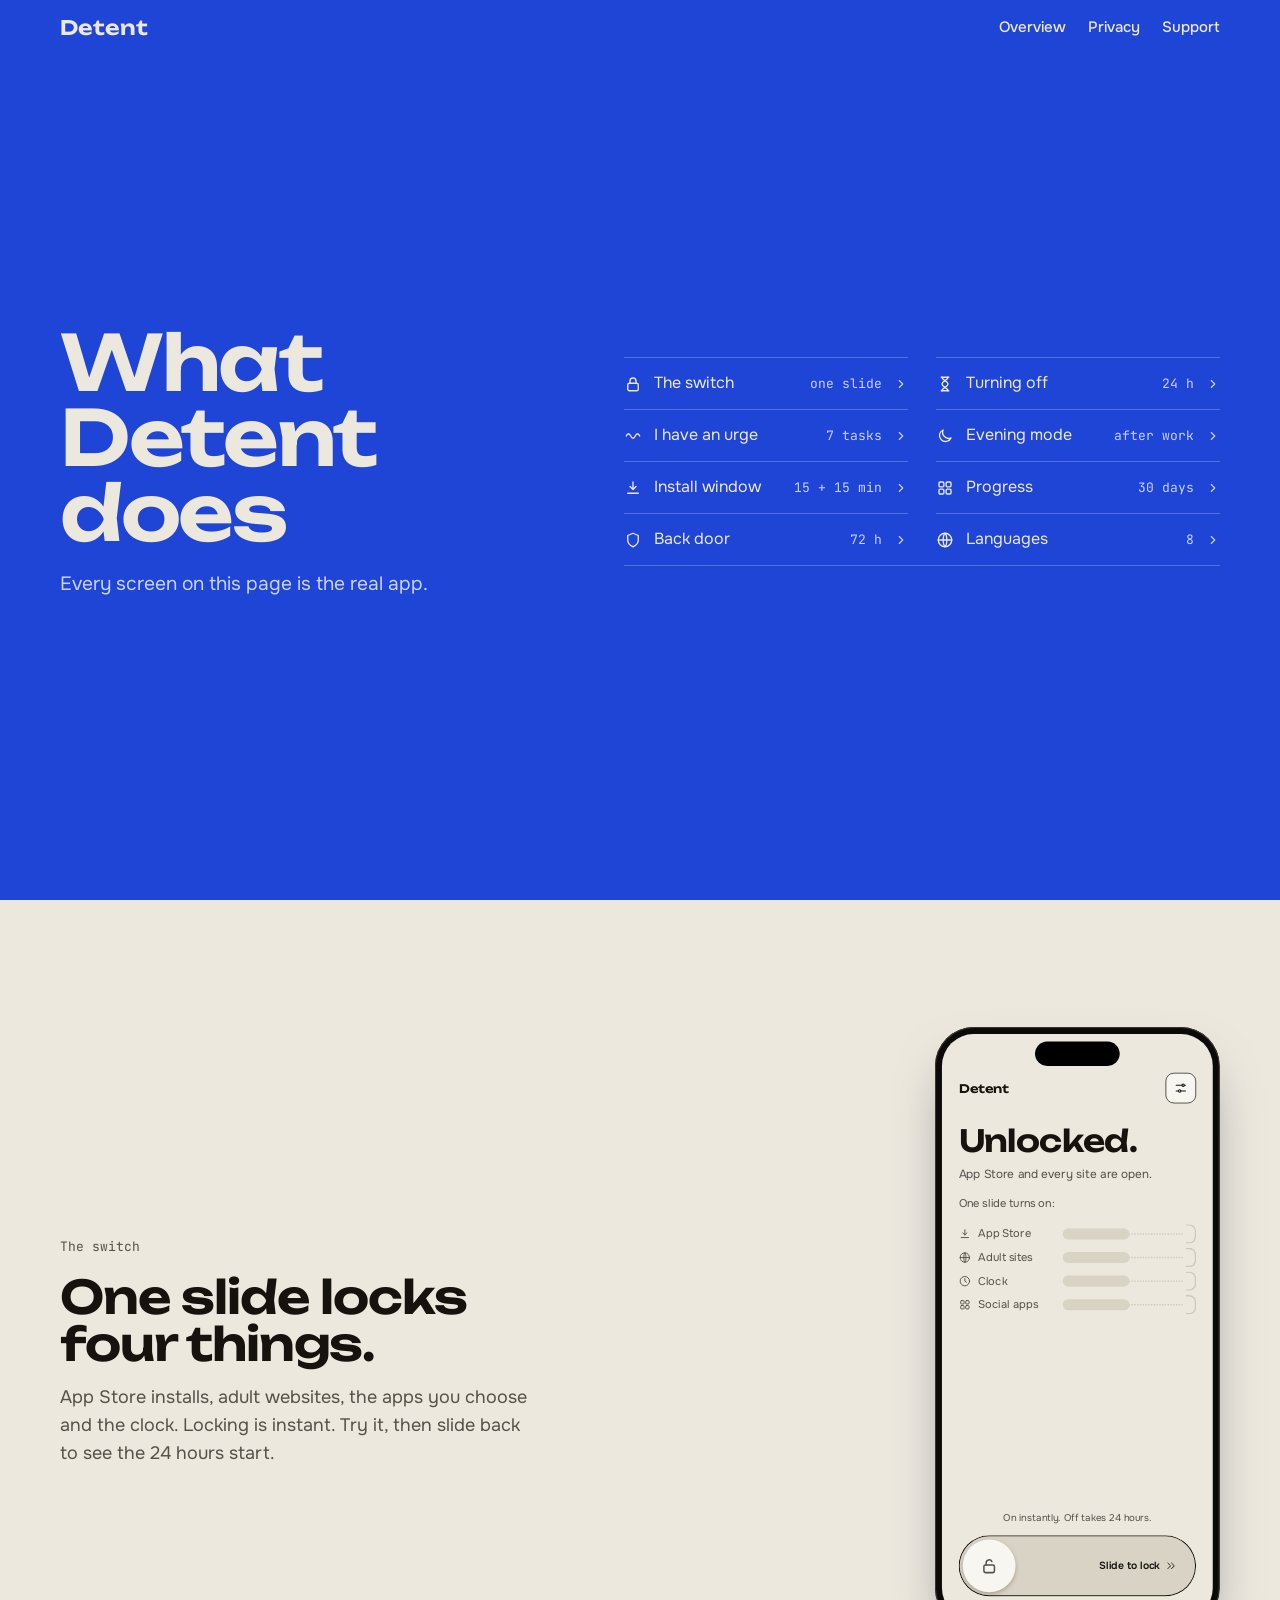
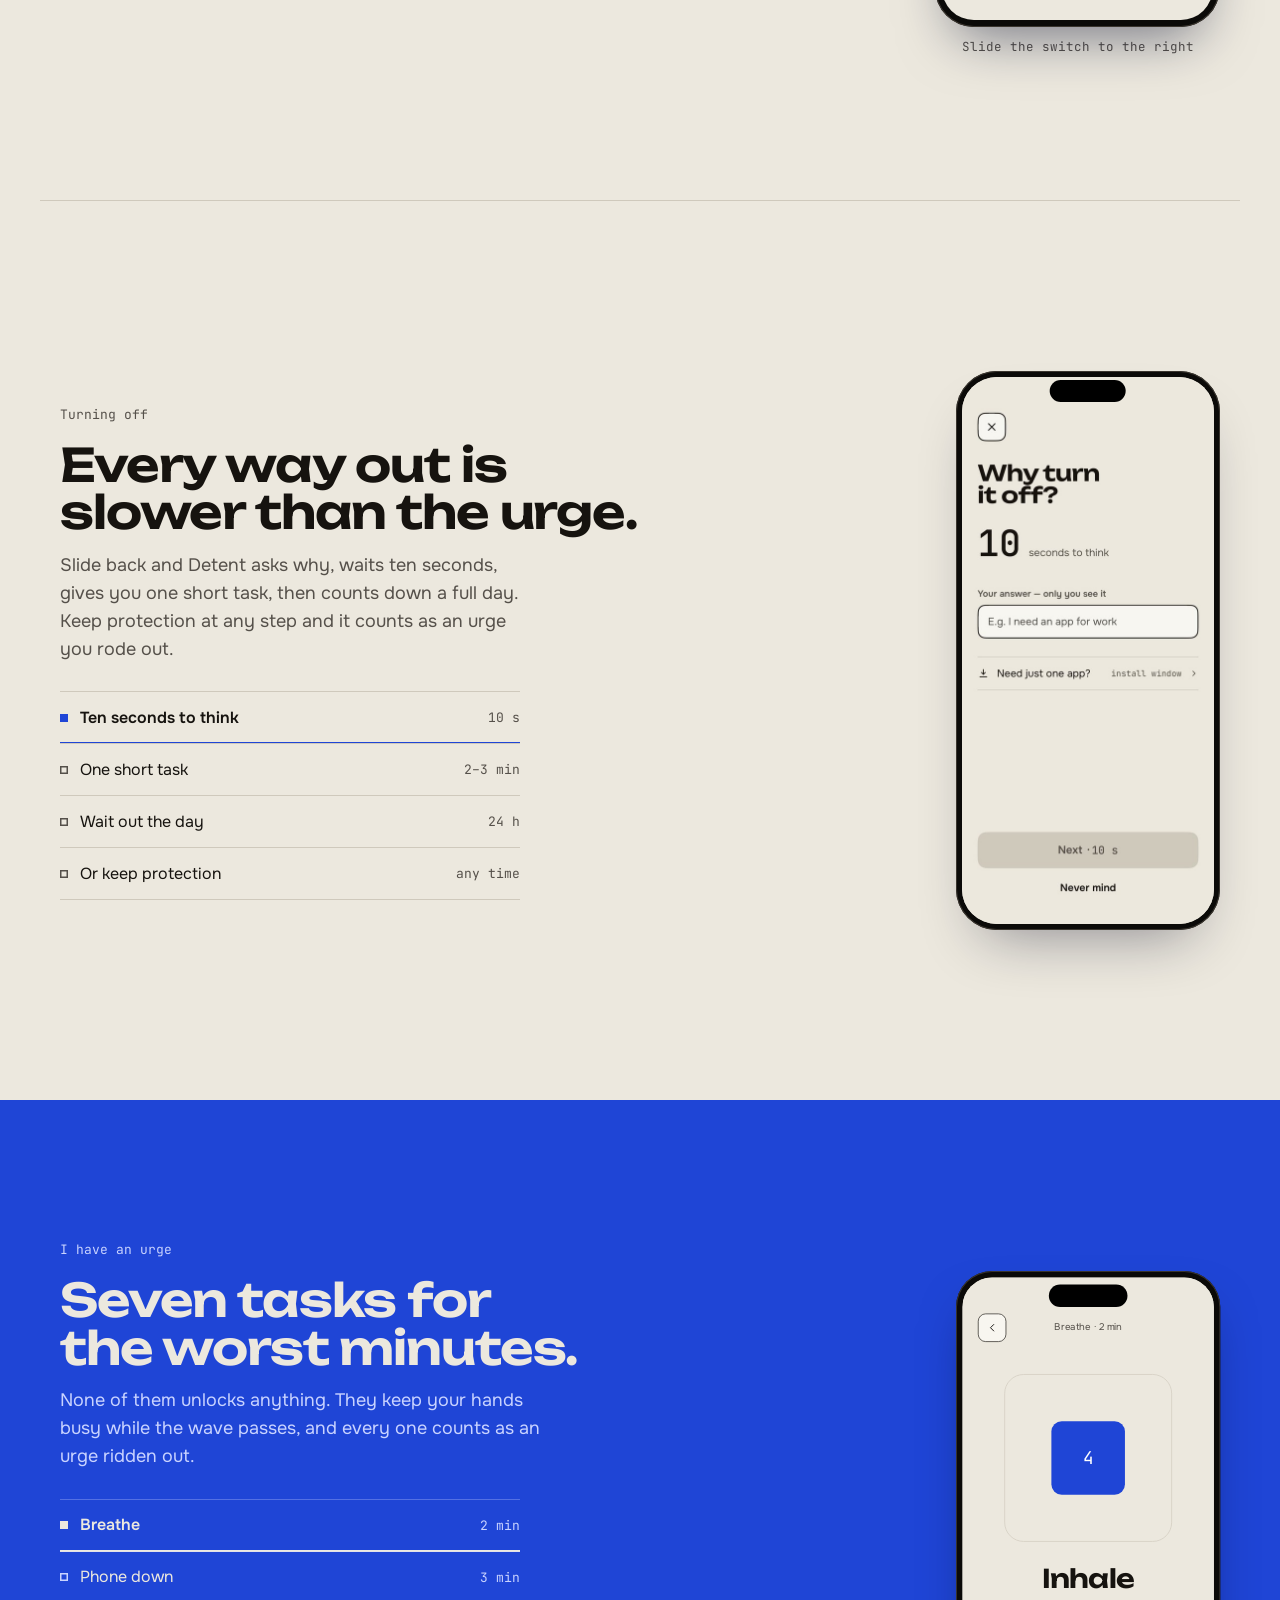
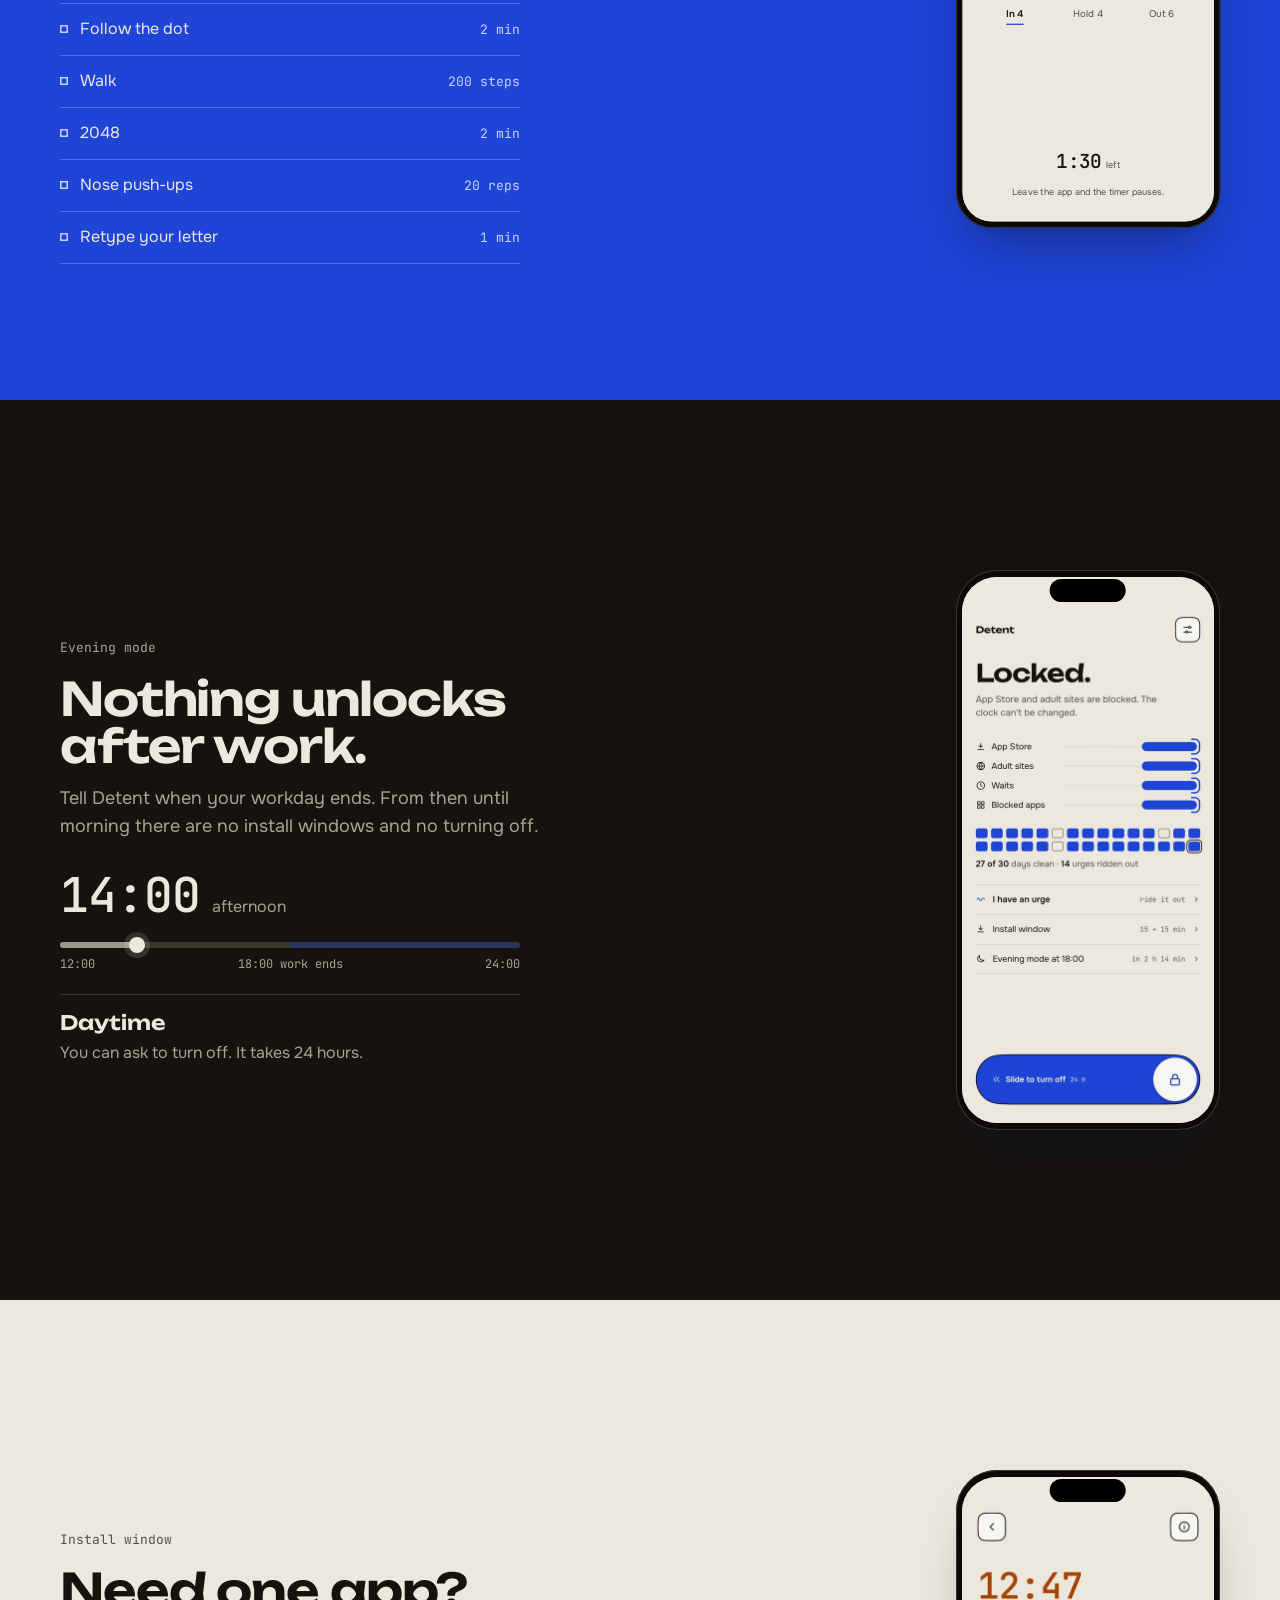
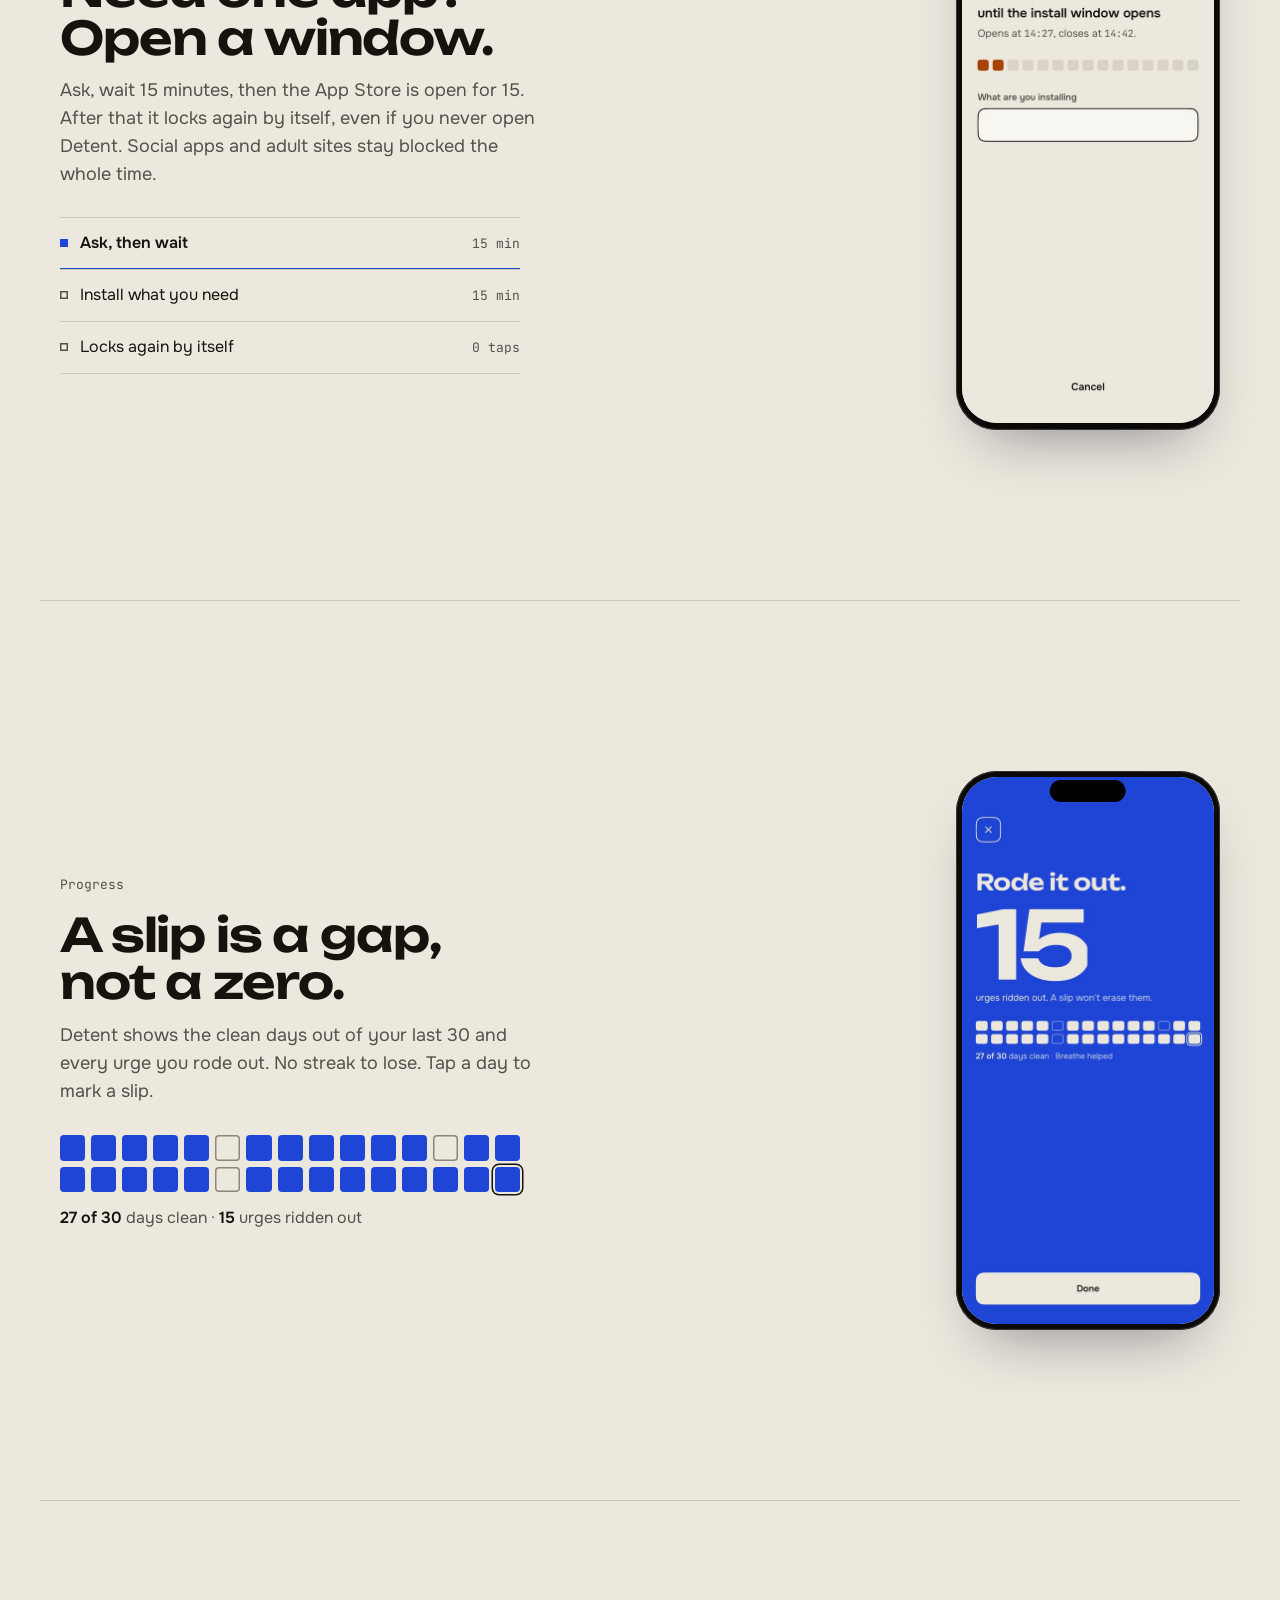
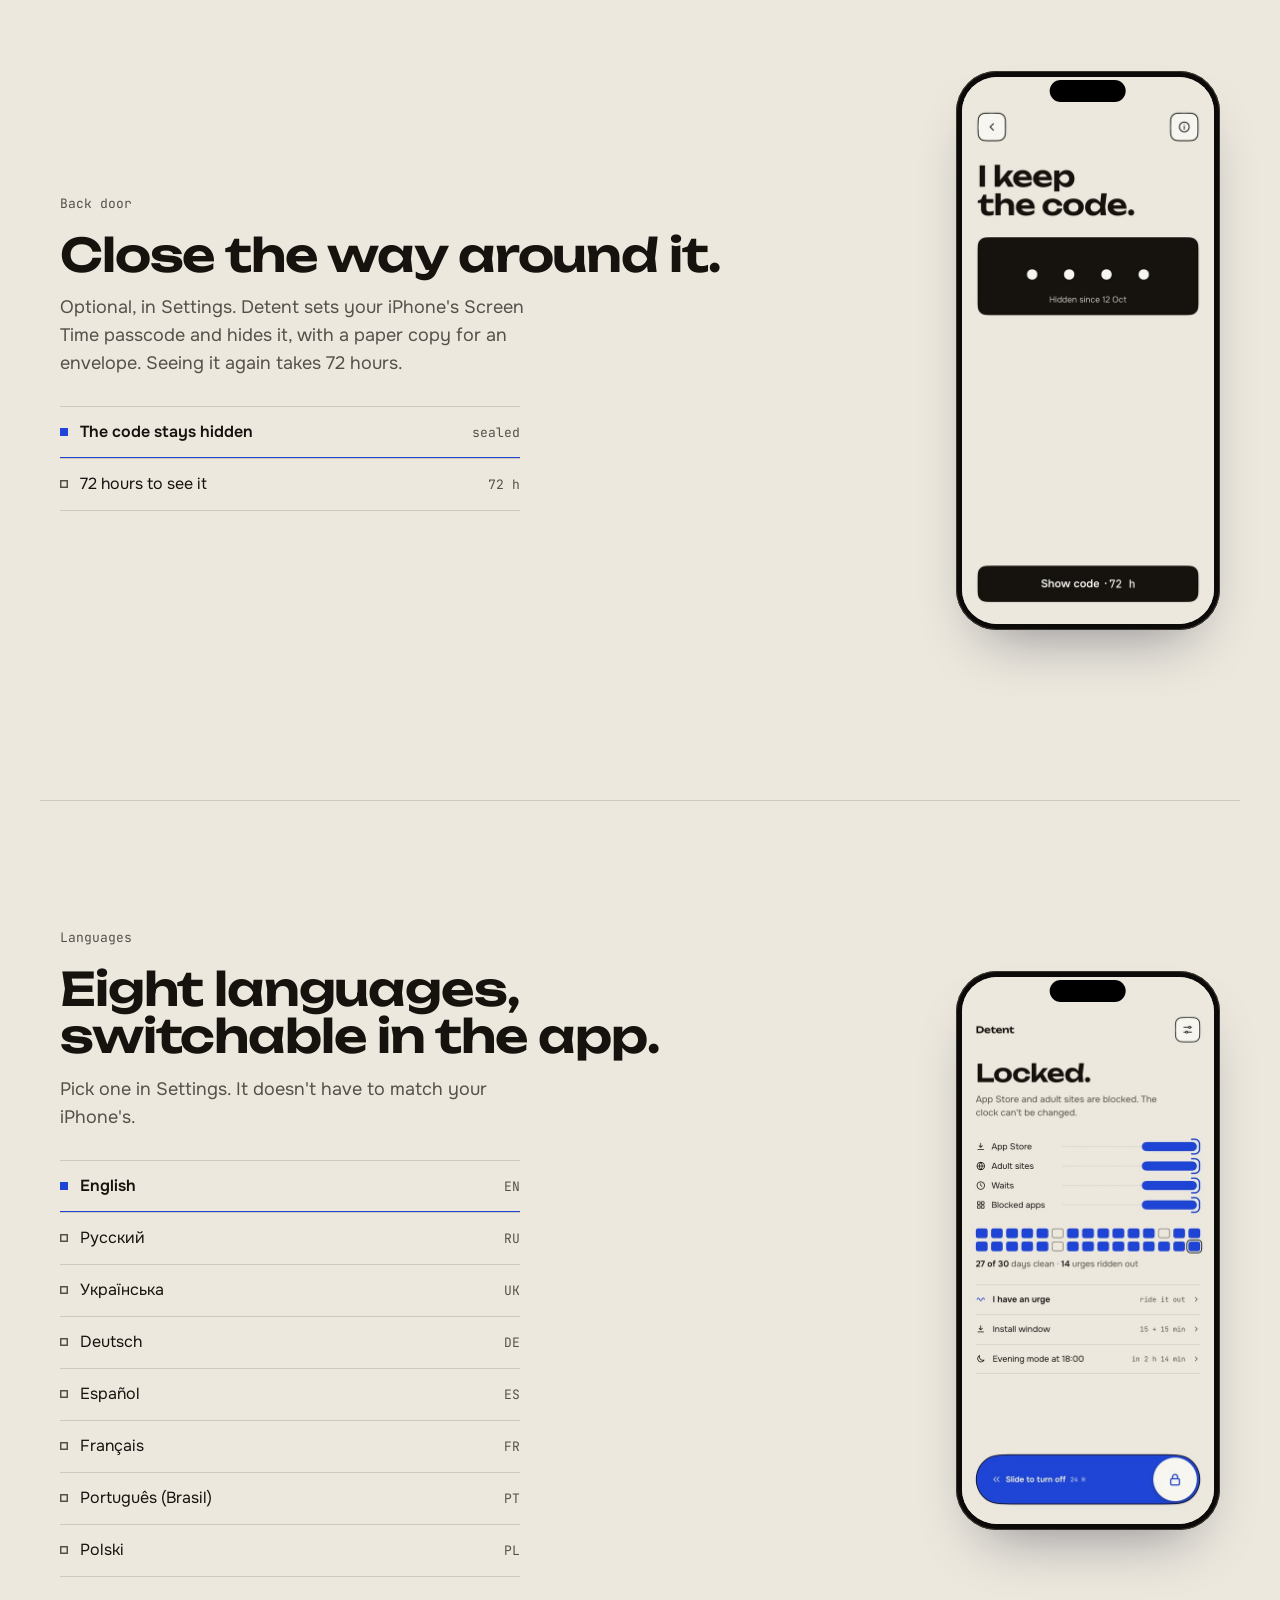
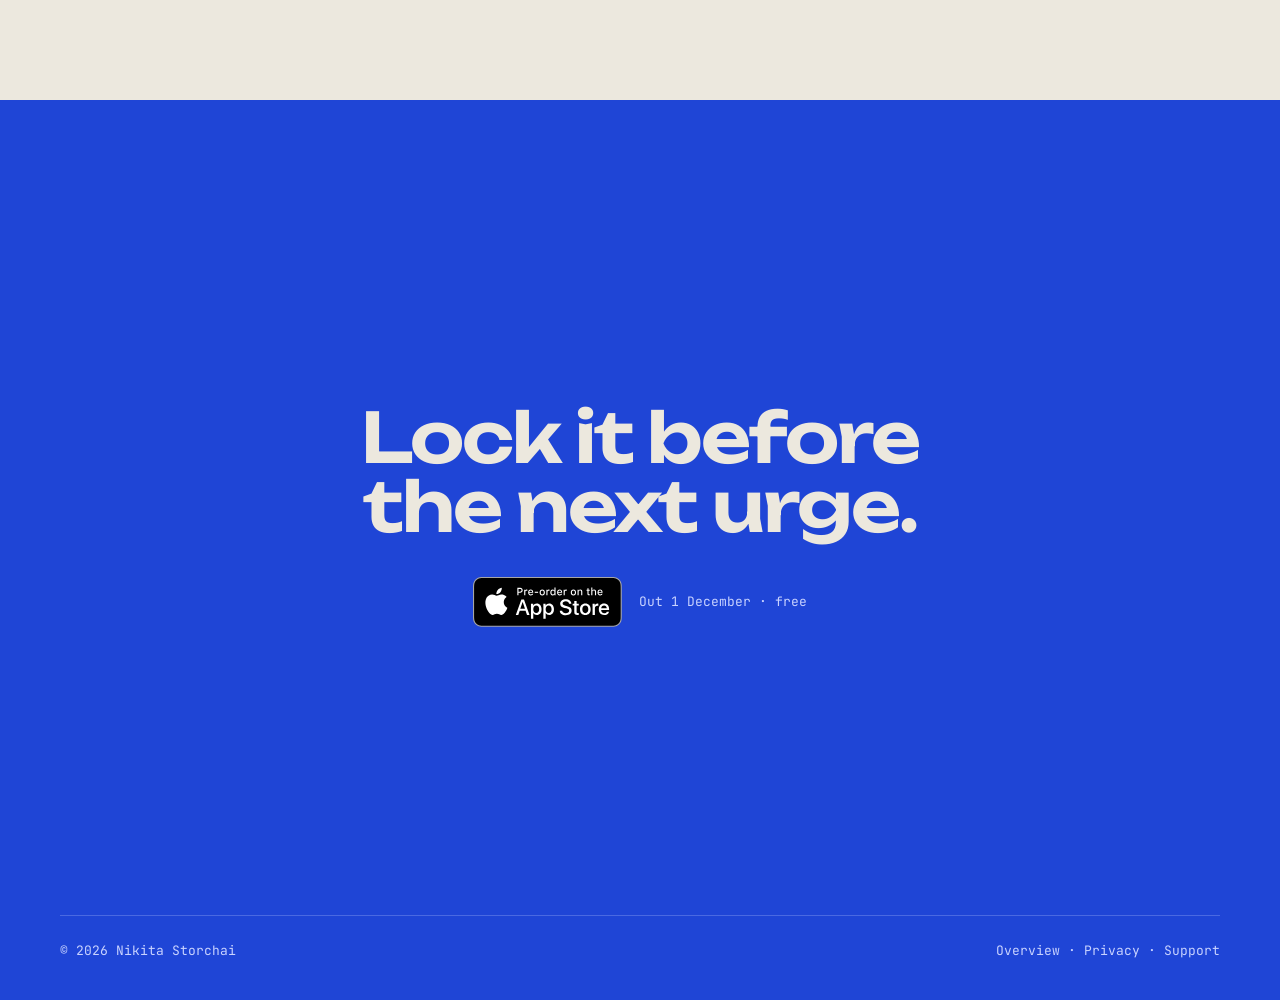
==== commit d29fbbe2: "Swap the date pill for Apple's Pre-order badge Detent 1.0 is published for pre-order (release 1 Dece" ====
--- a/features.html
+++ b/features.html
@@ -17,7 +17,7 @@
 <link rel="preconnect" href="https://fonts.googleapis.com">
 <link rel="preconnect" href="https://fonts.gstatic.com" crossorigin>
 <link rel="stylesheet" href="https://fonts.googleapis.com/css2?family=Unbounded:wght@400;500;600;700&family=Onest:wght@400;500;600&family=JetBrains+Mono:wght@400;500&display=swap">
-<link rel="stylesheet" href="assets/detent.css?v=3745a086">
+<link rel="stylesheet" href="assets/detent.css?v=a05fa5df">
 </head>
 <body data-page="features">
 <template id="dev-tpl">
@@ -146,7 +146,7 @@
     <div class="wrap fx-end-in">
       <div class="fx-end-main">
         <h2>Lock it before the next urge.</h2>
-        <div class="store light"><img src="img/icon.png" alt=""><span><b>Coming to the App Store</b>1 December, free</span></div>
+        <div class="store"><a class="badge" href="https://apps.apple.com/app/id6829272946"><img src="img/preorder-badge.svg" alt="Pre-order on the App Store" width="150" height="51"></a><span class="store-note">Out 1 December · free</span></div>
       </div>
       <div class="foot"><span>© 2026 Nikita Storchai</span><span><a href="./">Overview</a> · <a href="privacy.html">Privacy</a> · <a href="support.html">Support</a></span></div>
     </div>
--- a/assets/detent.css
+++ b/assets/detent.css
@@ -40,10 +40,11 @@
 .site nav { display: flex; gap: 22px; font-size: 15px; }
 .site nav a { color: inherit; text-decoration: none; font-weight: 500; }
 .site nav a:hover { text-decoration: underline; text-underline-offset: 4px; }
-.store { display: inline-flex; align-items: center; gap: 12px; text-align: left; padding: 10px 18px 10px 10px; border-radius: 16px; background: var(--ink); color: var(--bone); text-decoration: none; line-height: 1.2; font-size: 14px; }
-.store img { width: 40px; height: 40px; border-radius: 9px; }
-.store b { display: block; font-weight: 600; font-size: 16px; }
-.store.light { background: var(--bone); color: var(--ink); }
+.store { display: flex; flex-wrap: wrap; align-items: center; gap: 10px 16px; }
+.store .badge { display: block; border-radius: 9px; line-height: 0; }
+.store .badge:focus-visible { outline: 2px solid var(--bone); outline-offset: 3px; }
+.store .badge img { display: block; width: auto; height: 51px; }
+.store-note { font: 400 13px/1.3 var(--mono); color: var(--on-cobalt); }
 .facts { display: flex; flex-wrap: wrap; gap: 6px 18px; margin-top: 18px; font: 400 13px/1.4 var(--mono); }
 .facts span::before { content: "✓ "; }
 .foot a { color: inherit; text-decoration: none; }
@@ -472,6 +473,6 @@
   .fx-index { grid-template-columns: 1fr; }
   .fx-phone .phone { --w: min(270px, 68vw); }
 }
-@media (max-width: 520px) { .store { display: flex; width: fit-content; margin-inline: auto; } .cards { gap: 10px; } .card { padding: 10px; gap: 10px; border-radius: 18px; } .card .t { flex-direction: column; gap: 2px; } .card .t b { font-size: 15px; } .card.more p { font-size: 18px; }
+@media (max-width: 520px) { .store { flex-direction: column; width: fit-content; margin-inline: auto; } .cards { gap: 10px; } .card { padding: 10px; gap: 10px; border-radius: 18px; } .card .t { flex-direction: column; gap: 2px; } .card .t b { font-size: 15px; } .card.more p { font-size: 18px; }
   .a-down-t { top: 10%; font-size: 26px; } .a-down-t small { font-size: 10.5px; } .a-table { bottom: 12%; } .a-down { left: calc(50% - 10px); bottom: calc(12% + 3px); width: 20px; height: 34px; border-radius: 5px; } .a-down::after { inset: 2px; border-radius: 4px; } }
 @media (prefers-reduced-motion: reduce) { *, *::before, *::after { transition: none !important; animation: none !important; } }
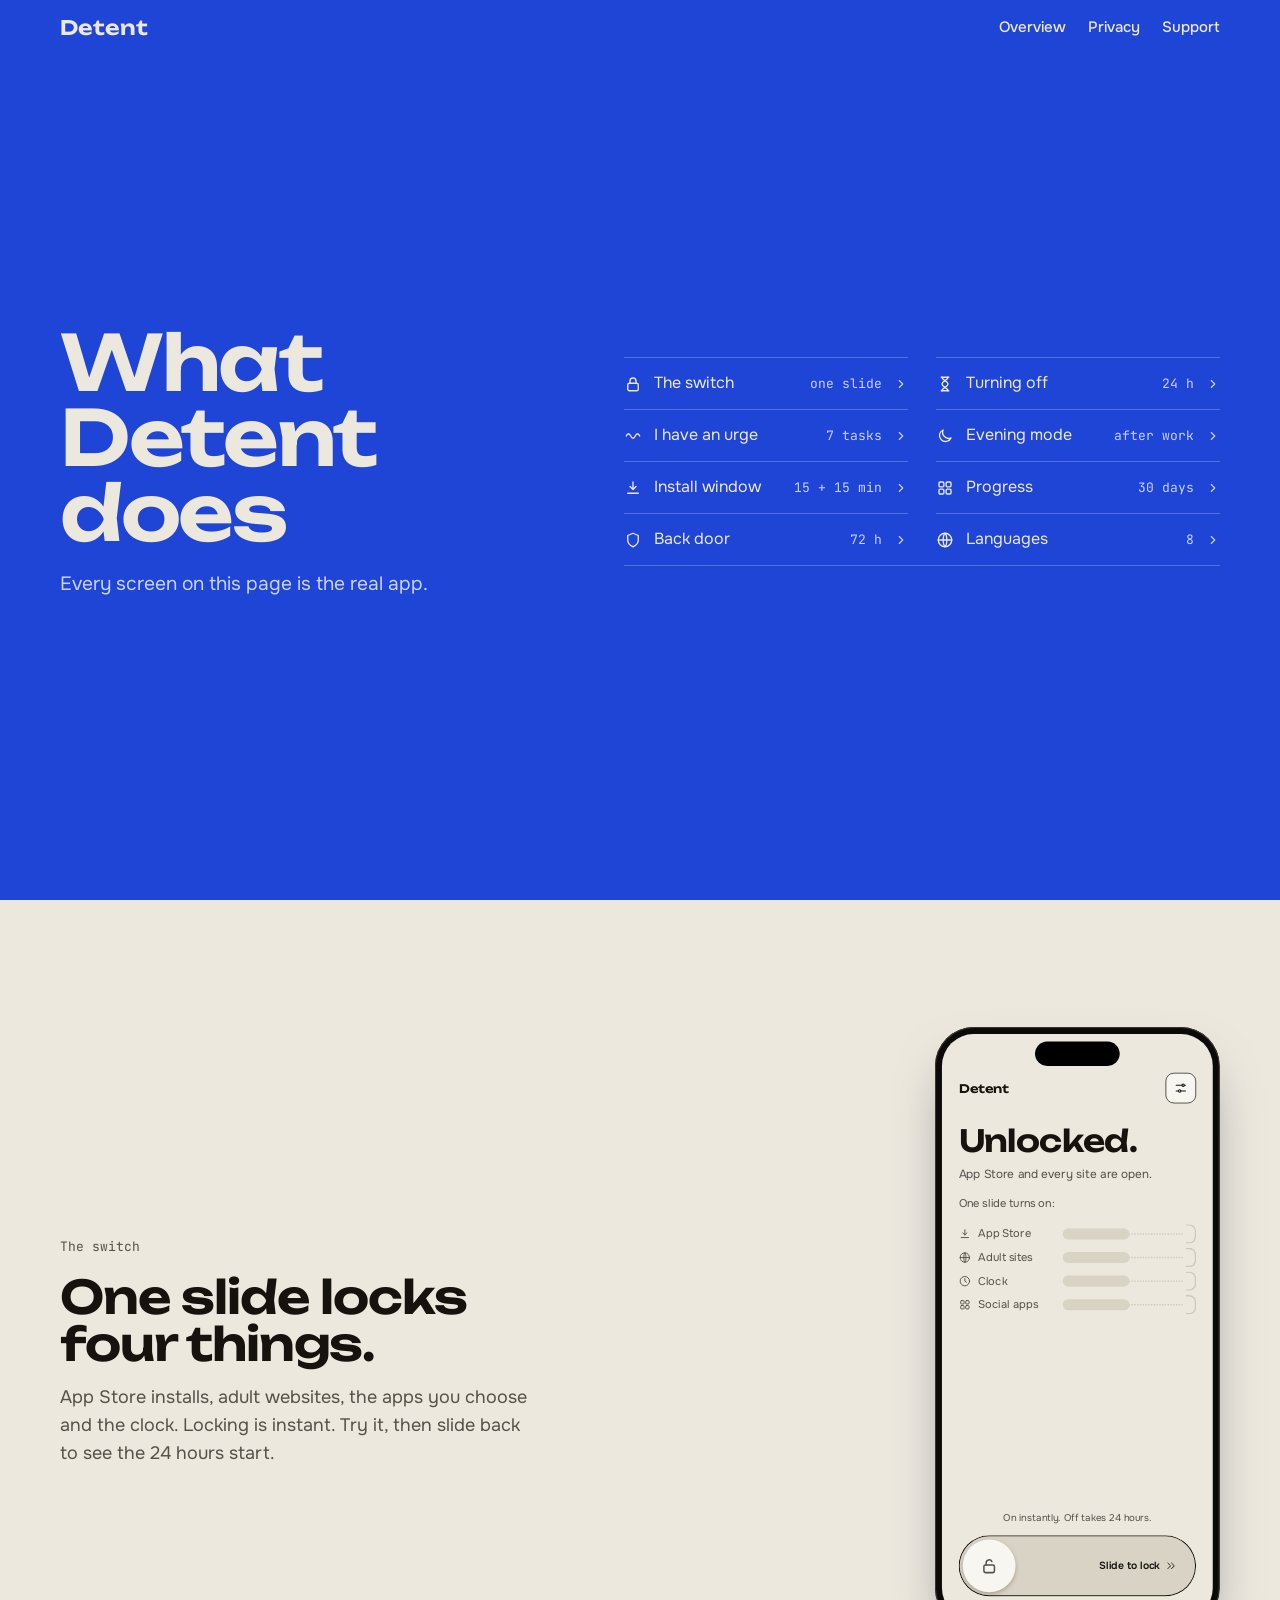
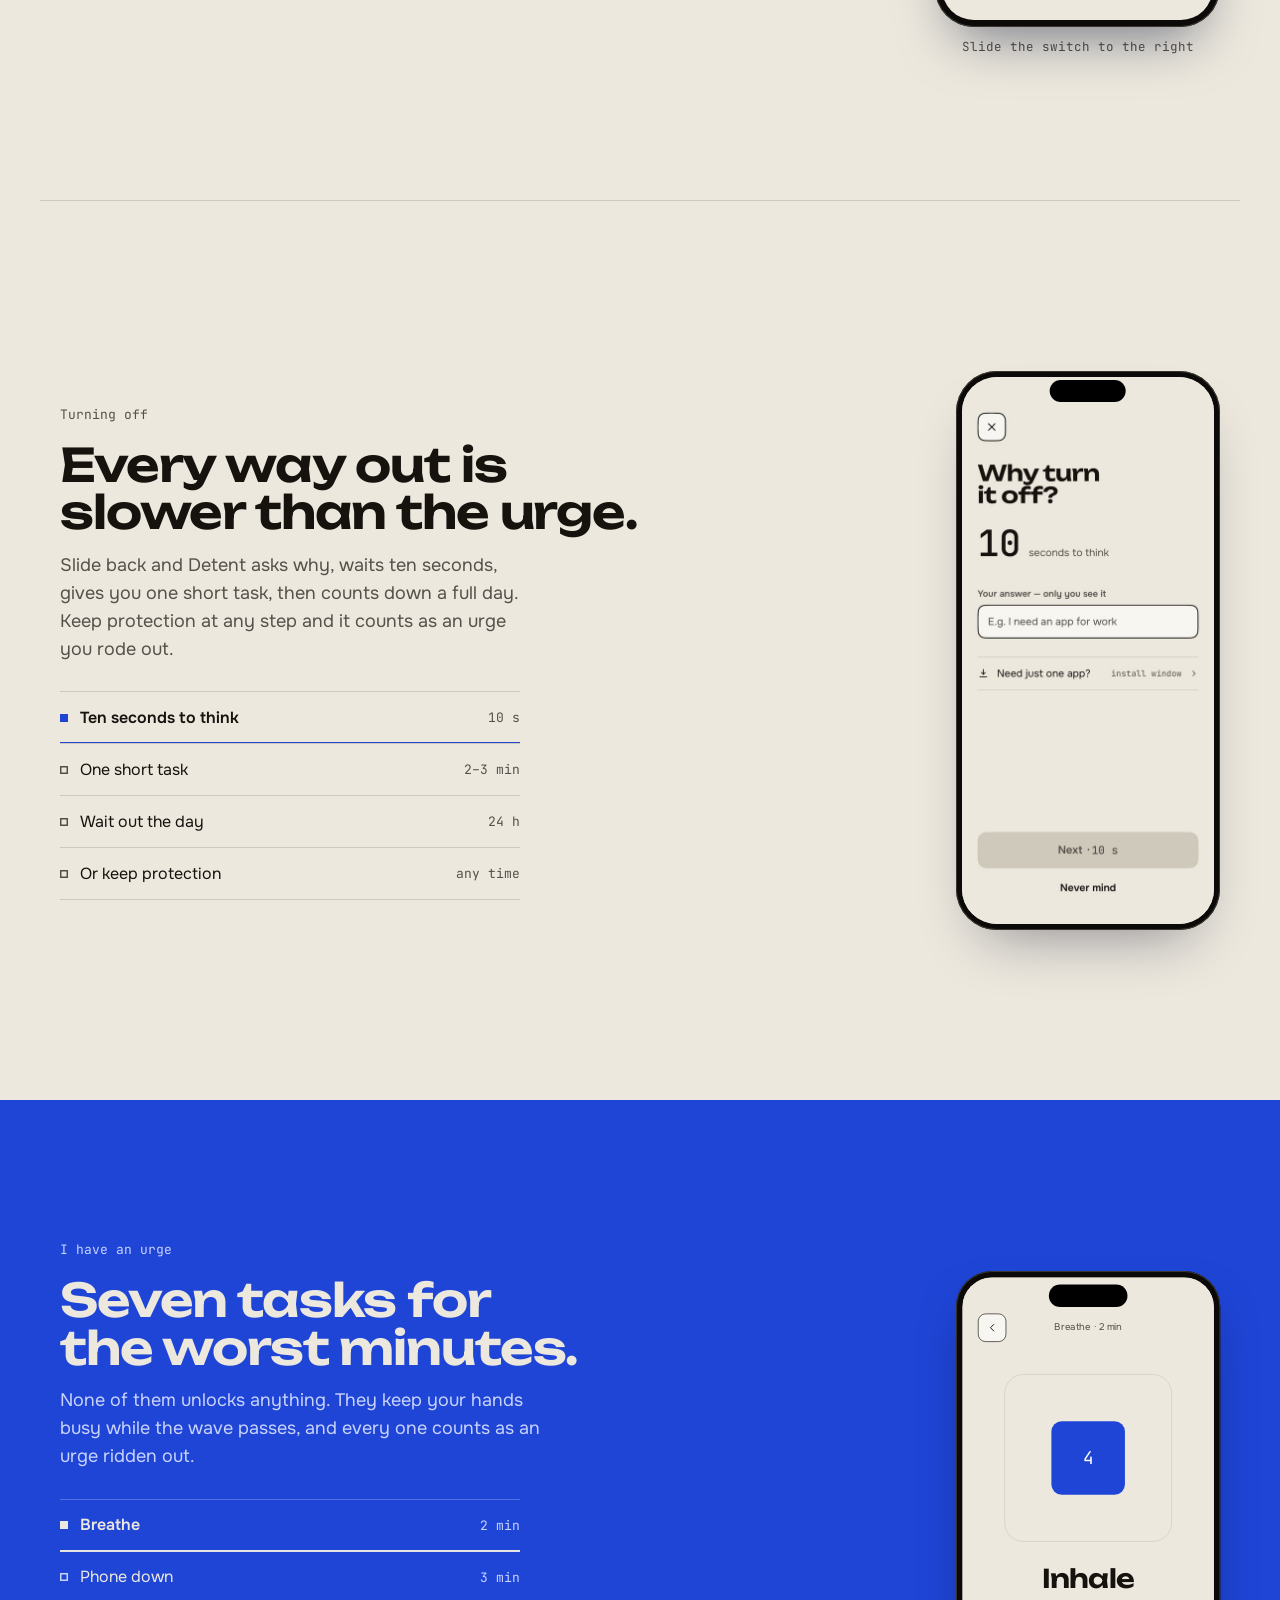
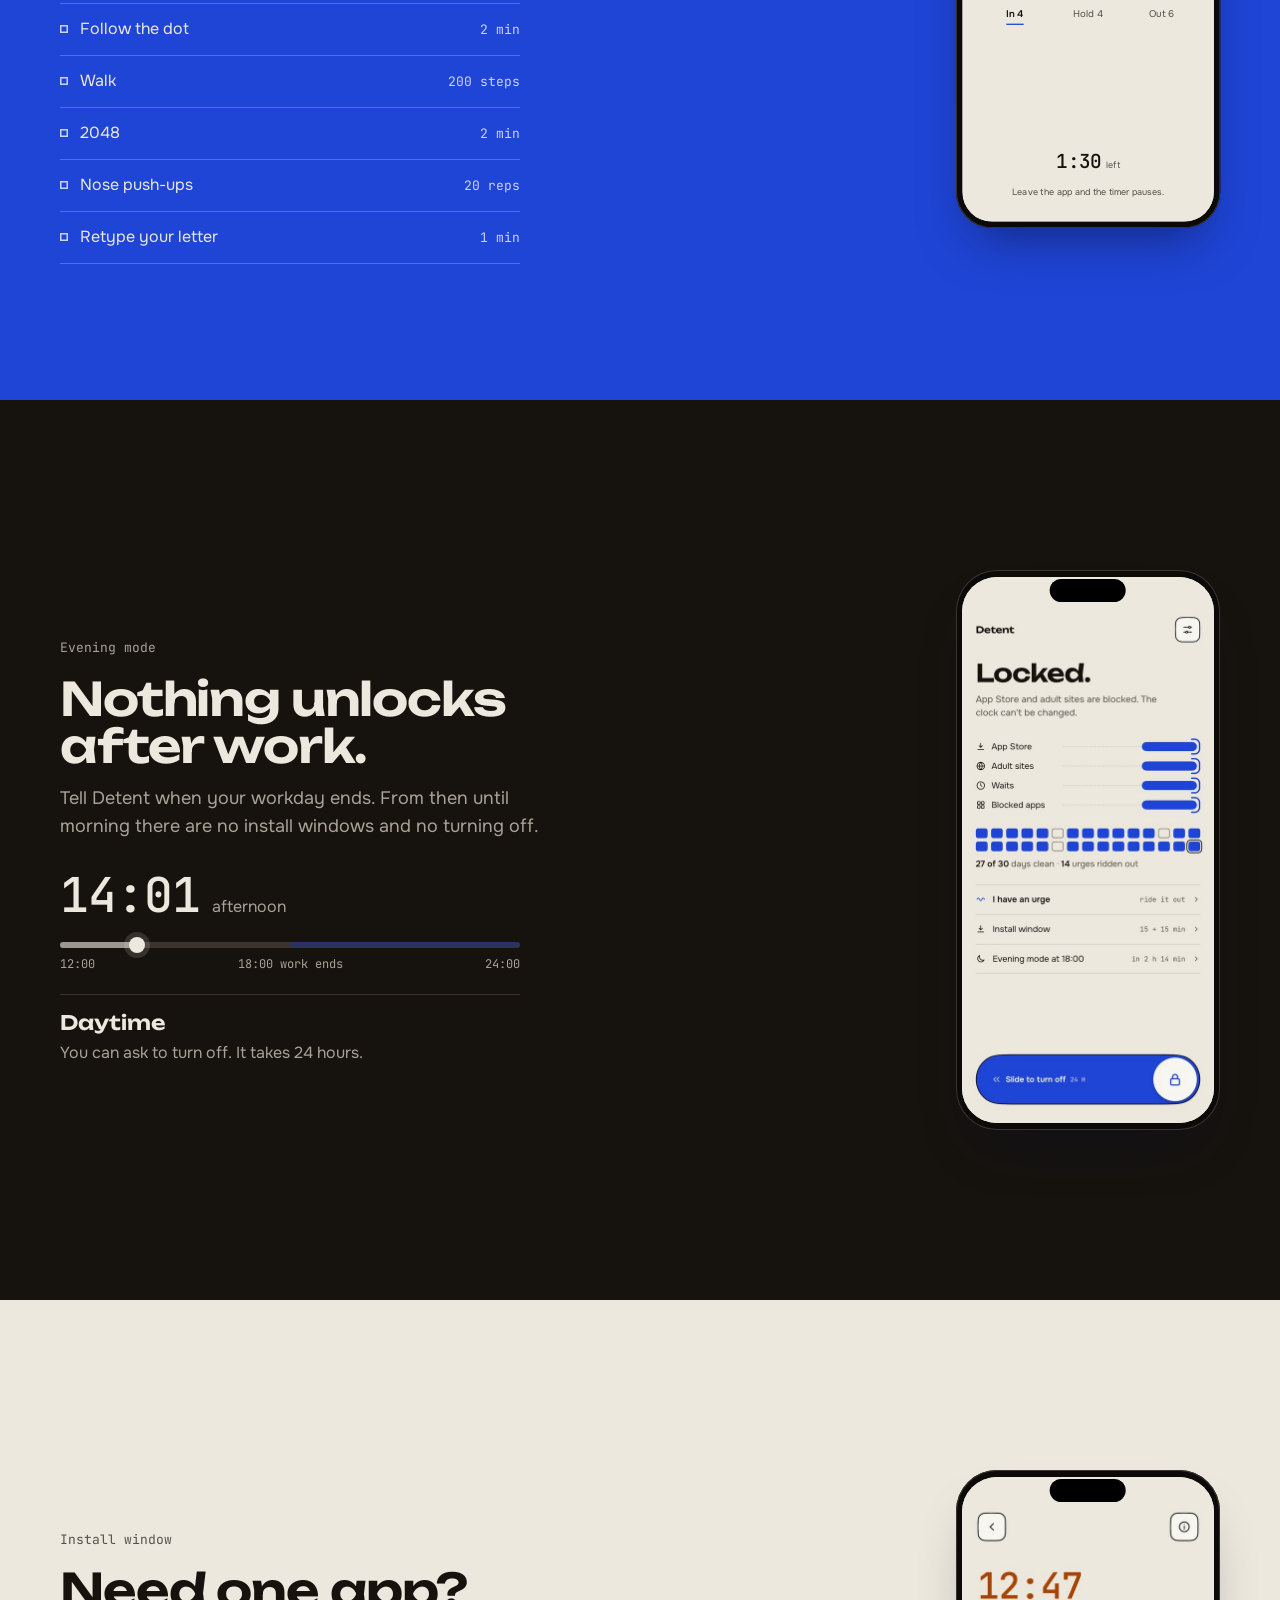
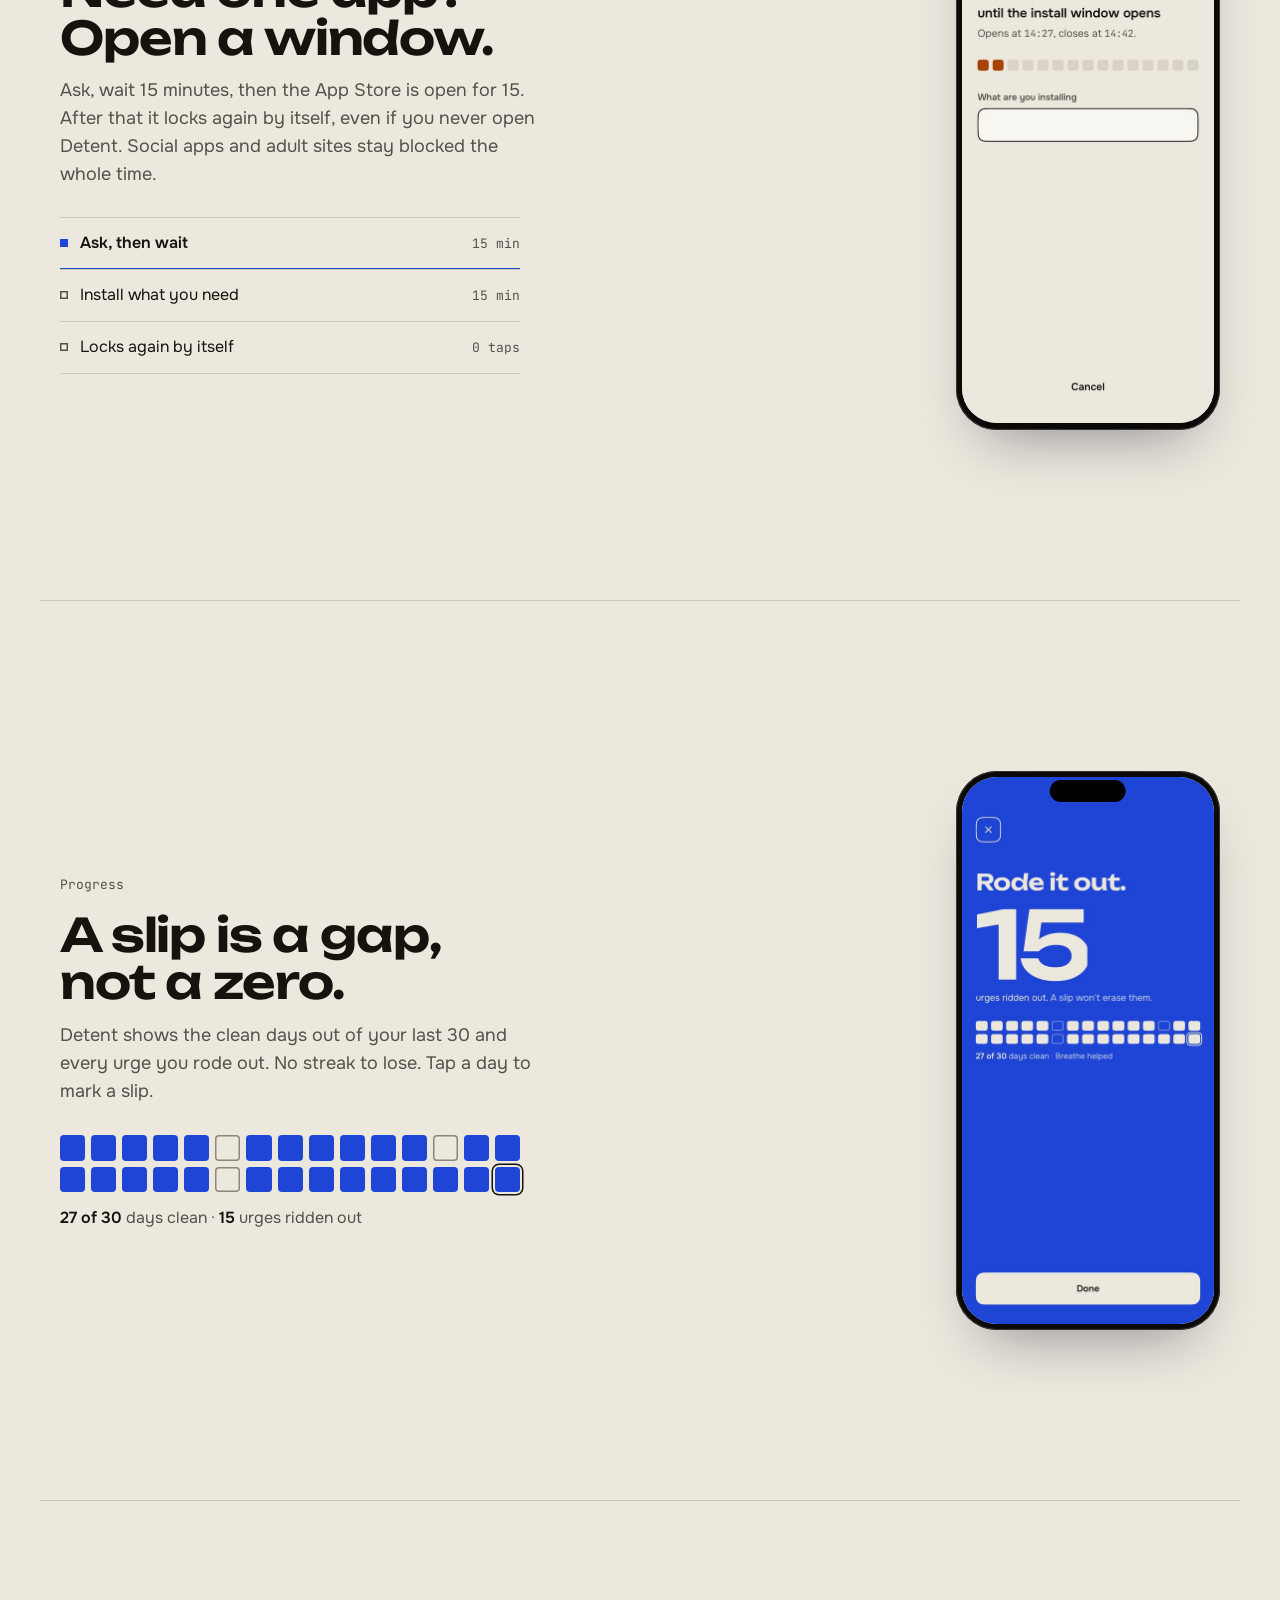
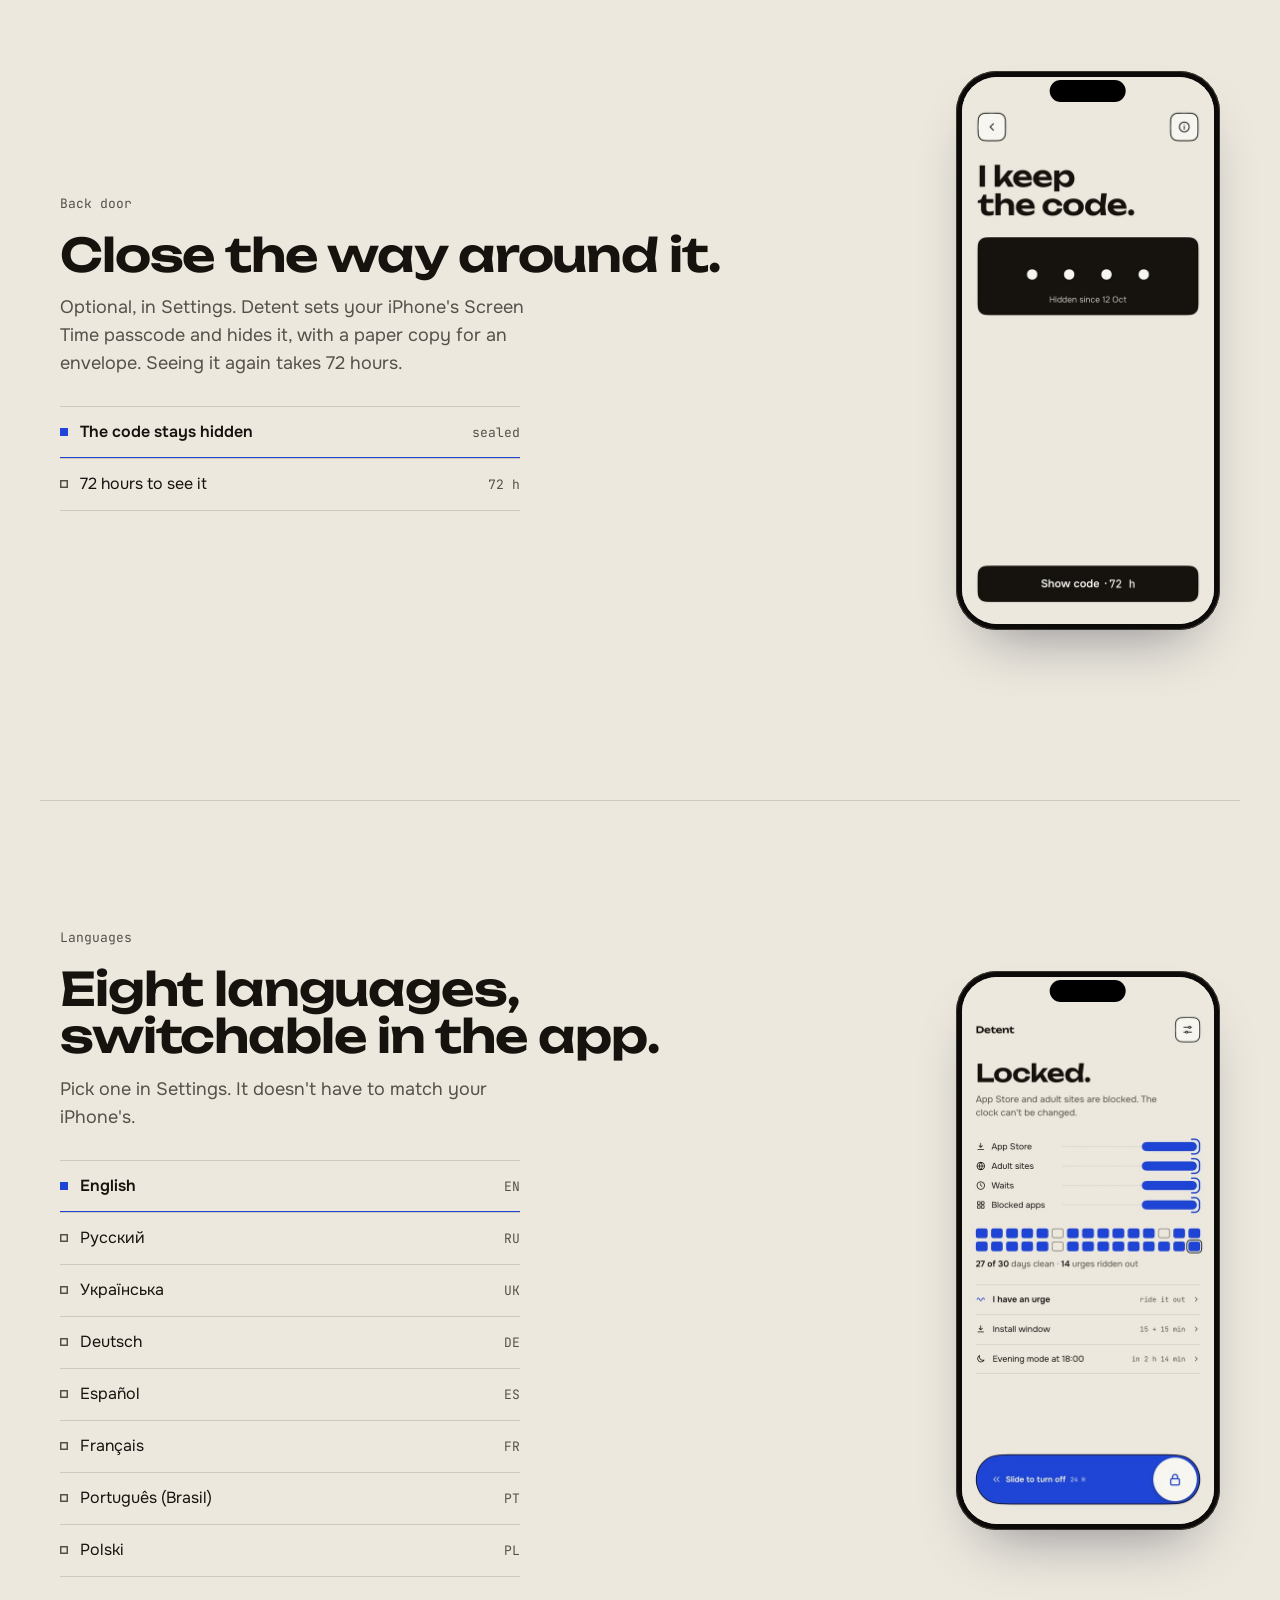
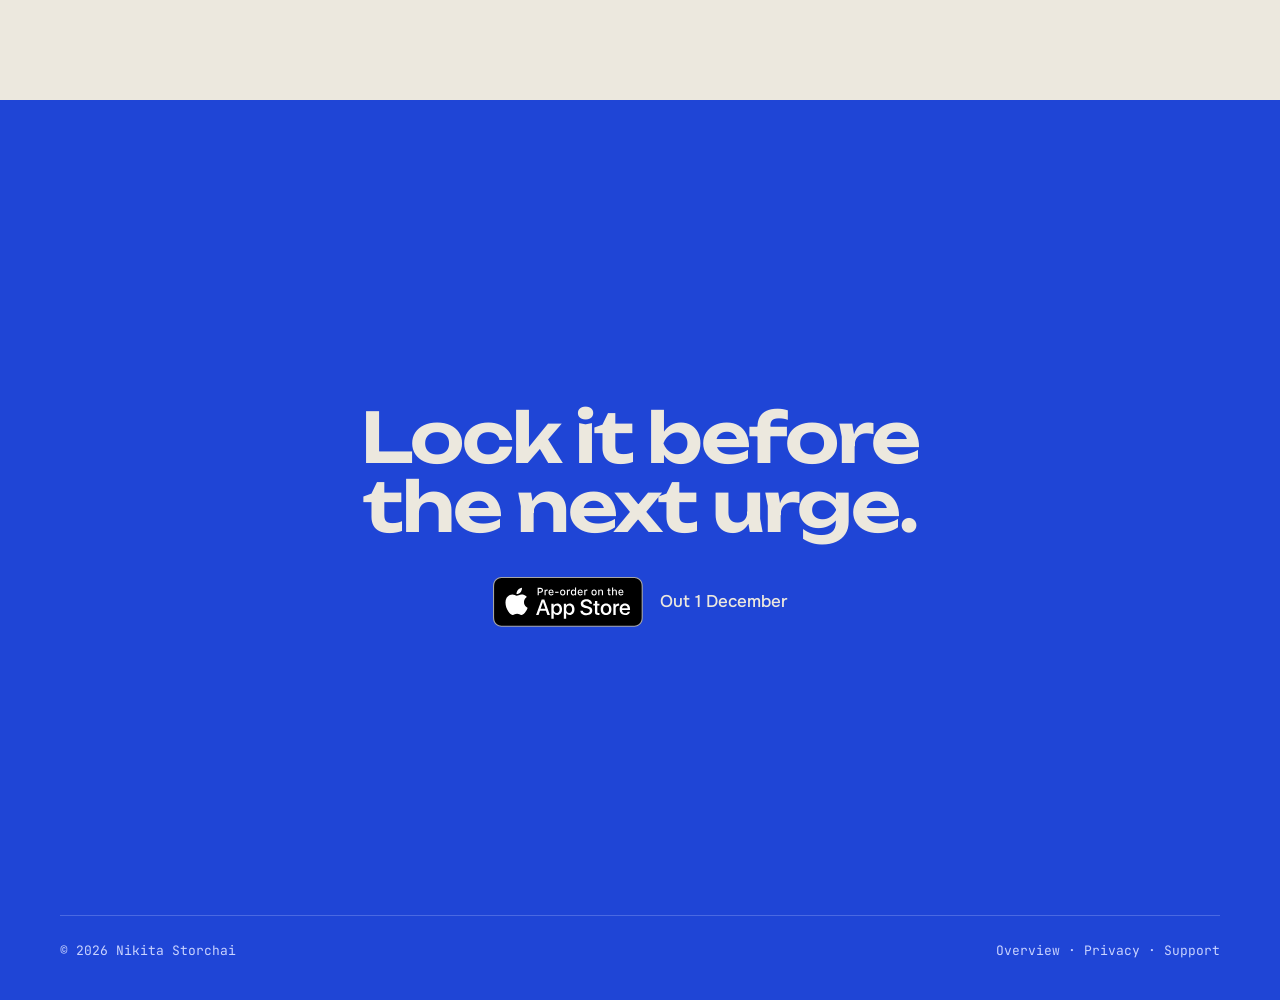
==== commit 2a29a0ef: "Make the date next to the Pre-order badge readable «Out 1 December» in the body face, bone, 17 px, i" ====
--- a/features.html
+++ b/features.html
@@ -17,7 +17,7 @@
 <link rel="preconnect" href="https://fonts.googleapis.com">
 <link rel="preconnect" href="https://fonts.gstatic.com" crossorigin>
 <link rel="stylesheet" href="https://fonts.googleapis.com/css2?family=Unbounded:wght@400;500;600;700&family=Onest:wght@400;500;600&family=JetBrains+Mono:wght@400;500&display=swap">
-<link rel="stylesheet" href="assets/detent.css?v=a05fa5df">
+<link rel="stylesheet" href="assets/detent.css?v=9e067f16">
 </head>
 <body data-page="features">
 <template id="dev-tpl">
@@ -146,7 +146,7 @@
     <div class="wrap fx-end-in">
       <div class="fx-end-main">
         <h2>Lock it before the next urge.</h2>
-        <div class="store"><a class="badge" href="https://apps.apple.com/app/id6829272946"><img src="img/preorder-badge.svg" alt="Pre-order on the App Store" width="150" height="51"></a><span class="store-note">Out 1 December · free</span></div>
+        <div class="store"><a class="badge" href="https://apps.apple.com/app/id6829272946"><img src="img/preorder-badge.svg" alt="Pre-order on the App Store" width="150" height="51"></a><span class="store-note">Out 1 December</span></div>
       </div>
       <div class="foot"><span>© 2026 Nikita Storchai</span><span><a href="./">Overview</a> · <a href="privacy.html">Privacy</a> · <a href="support.html">Support</a></span></div>
     </div>
--- a/assets/detent.css
+++ b/assets/detent.css
@@ -44,7 +44,7 @@
 .store .badge { display: block; border-radius: 9px; line-height: 0; }
 .store .badge:focus-visible { outline: 2px solid var(--bone); outline-offset: 3px; }
 .store .badge img { display: block; width: auto; height: 51px; }
-.store-note { font: 400 13px/1.3 var(--mono); color: var(--on-cobalt); }
+.store-note { font: 500 17px/1.3 var(--body); color: var(--bone); }
 .facts { display: flex; flex-wrap: wrap; gap: 6px 18px; margin-top: 18px; font: 400 13px/1.4 var(--mono); }
 .facts span::before { content: "✓ "; }
 .foot a { color: inherit; text-decoration: none; }
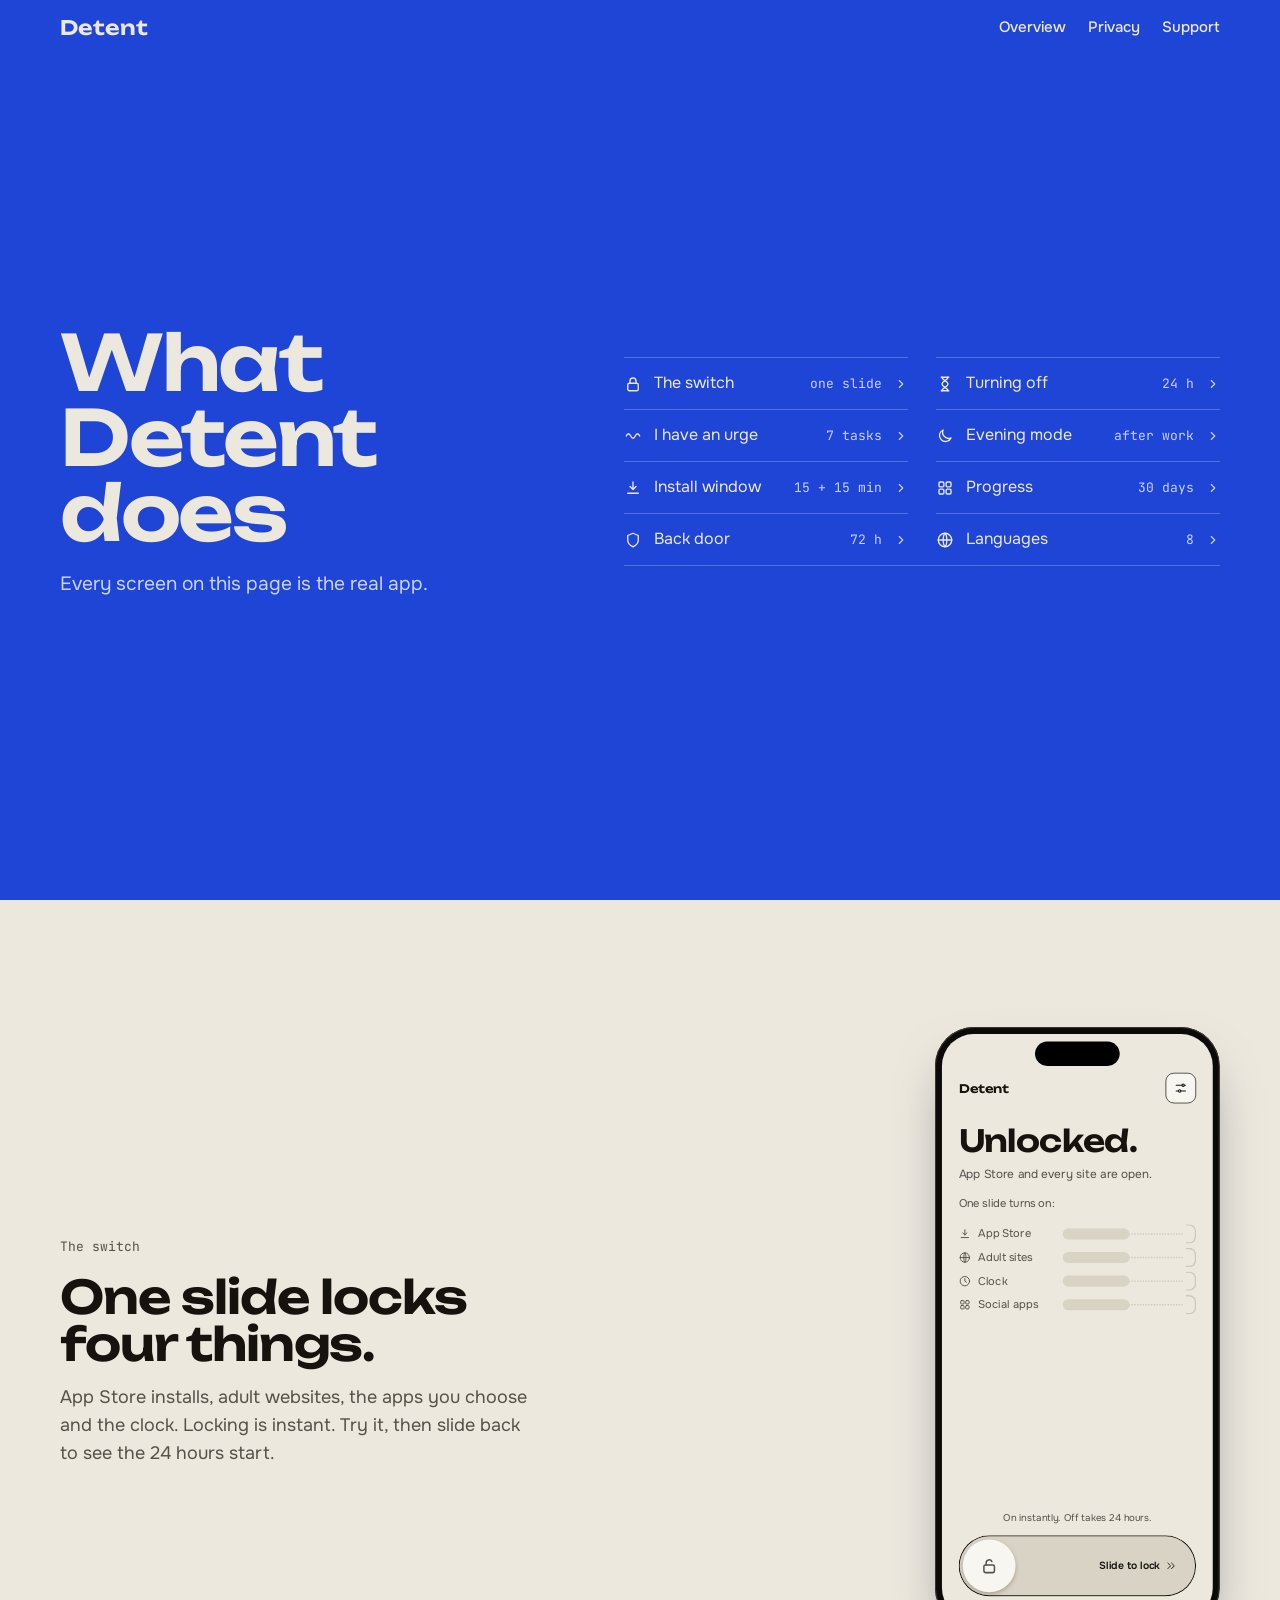
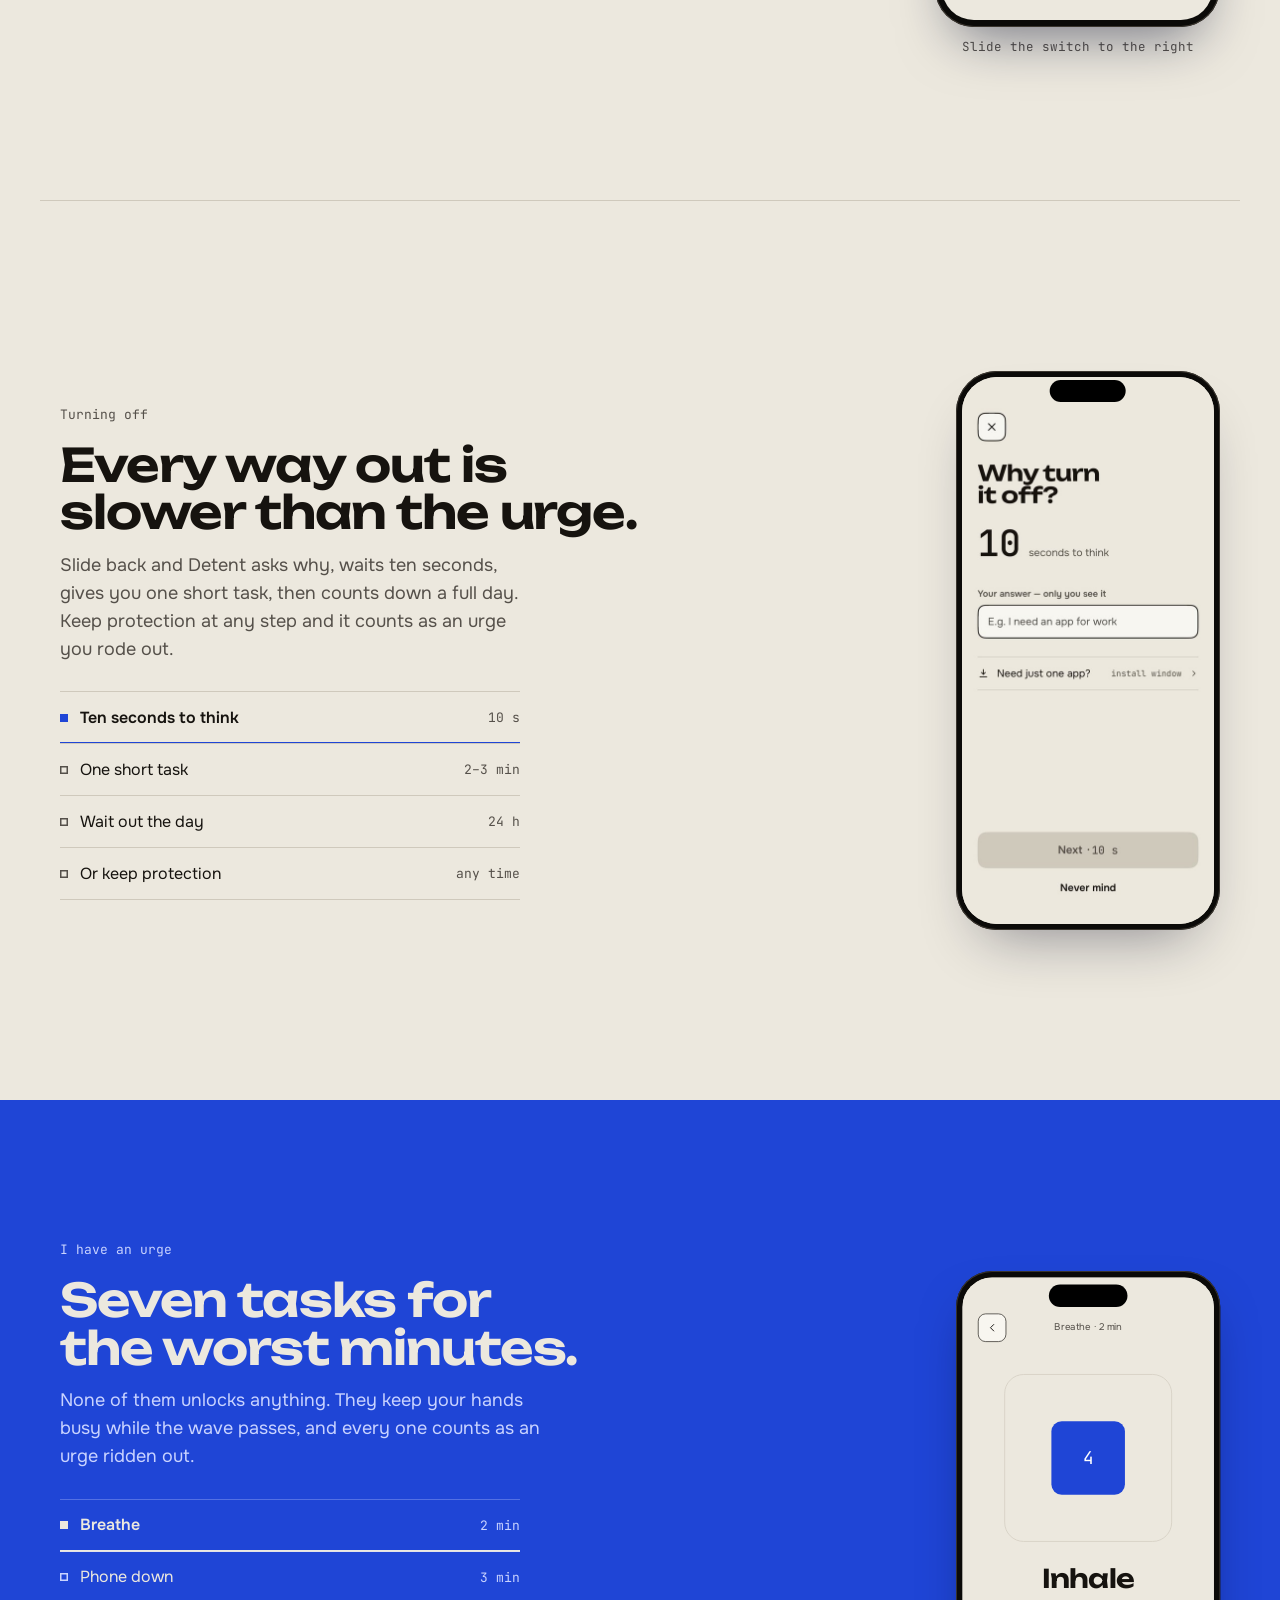
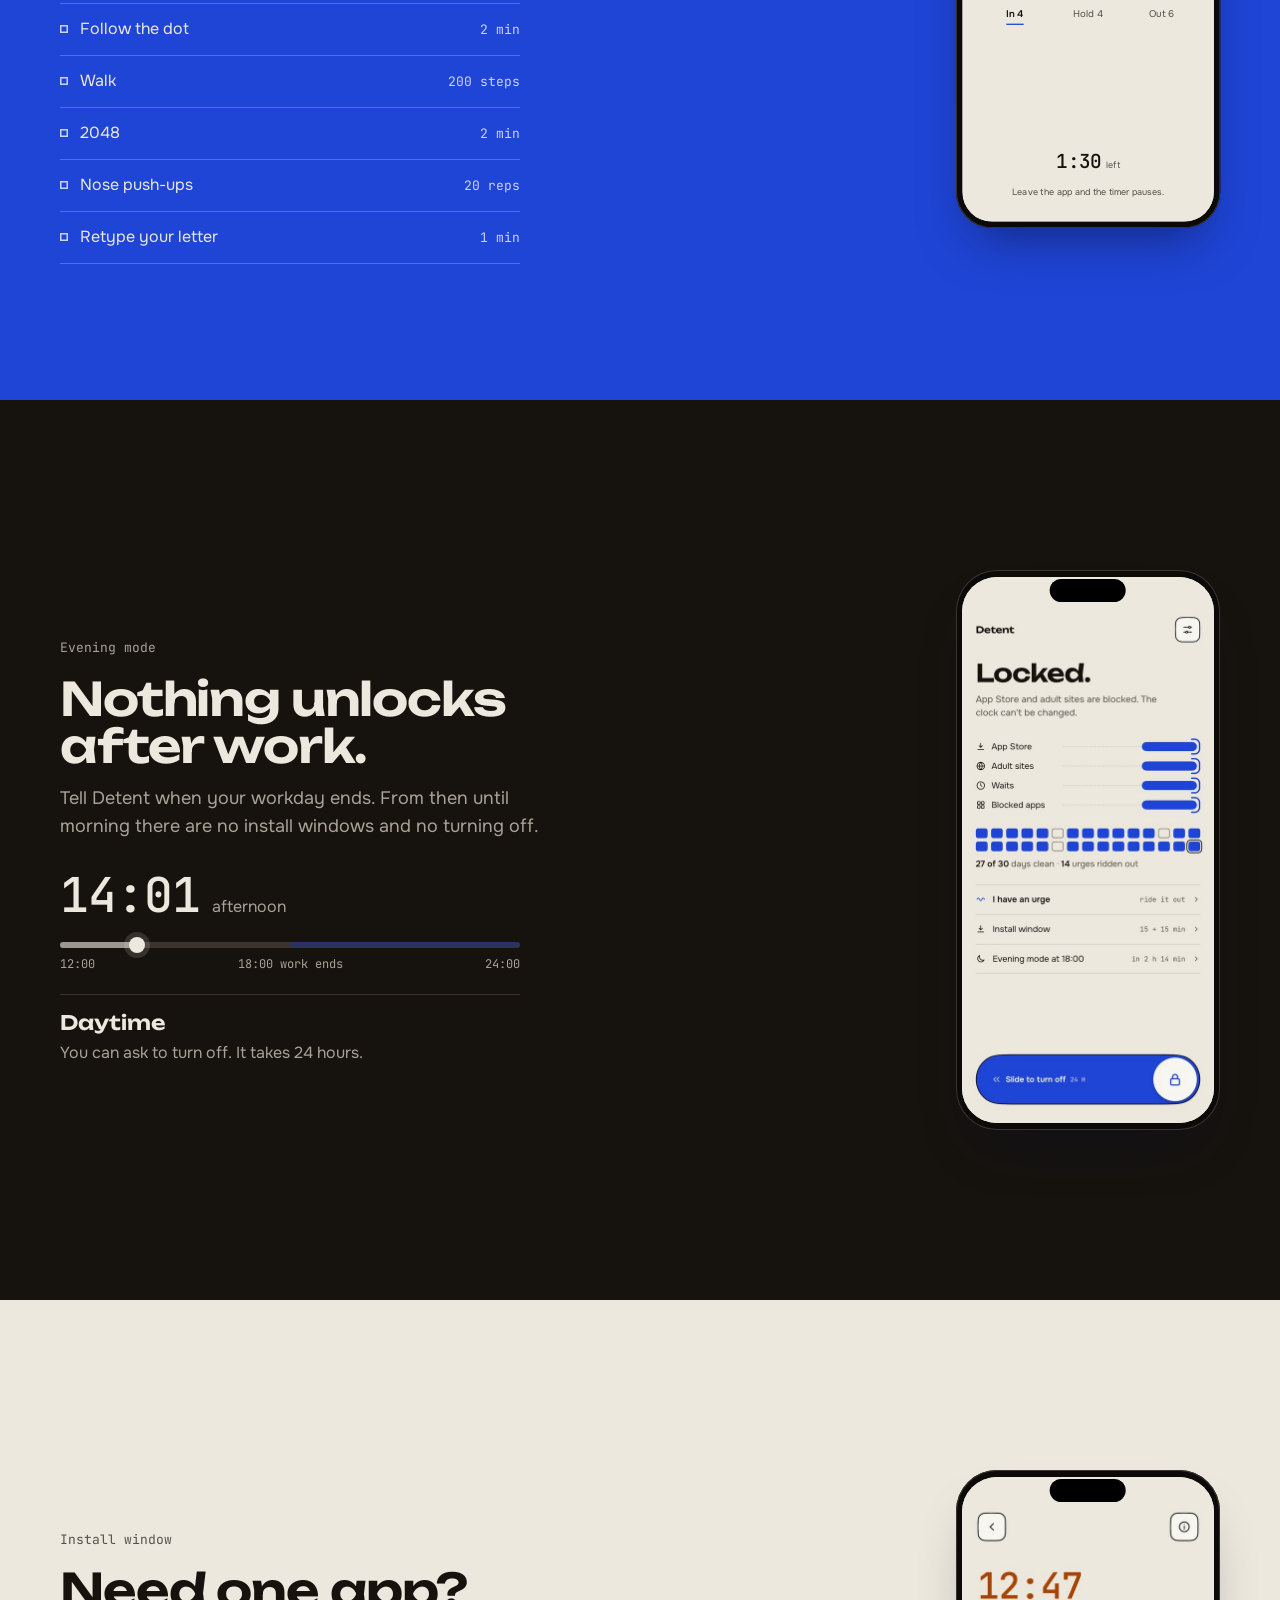
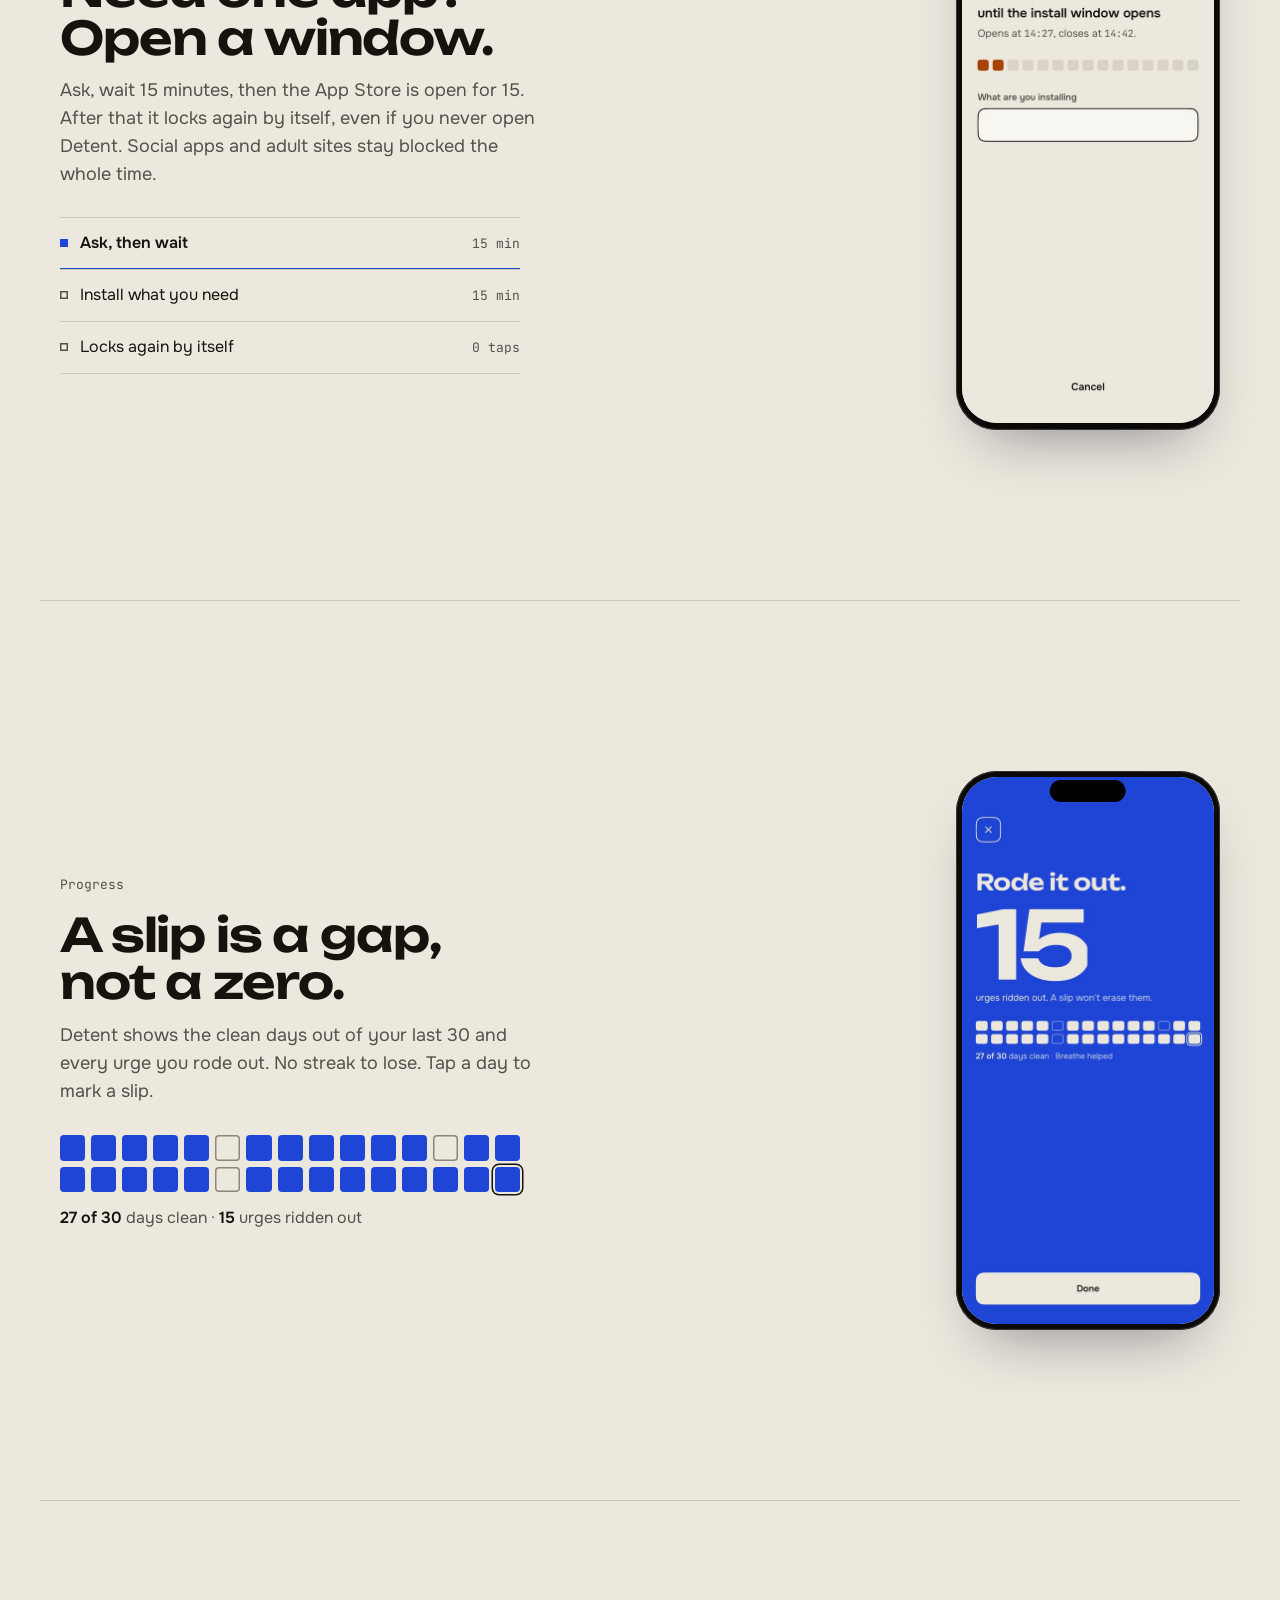
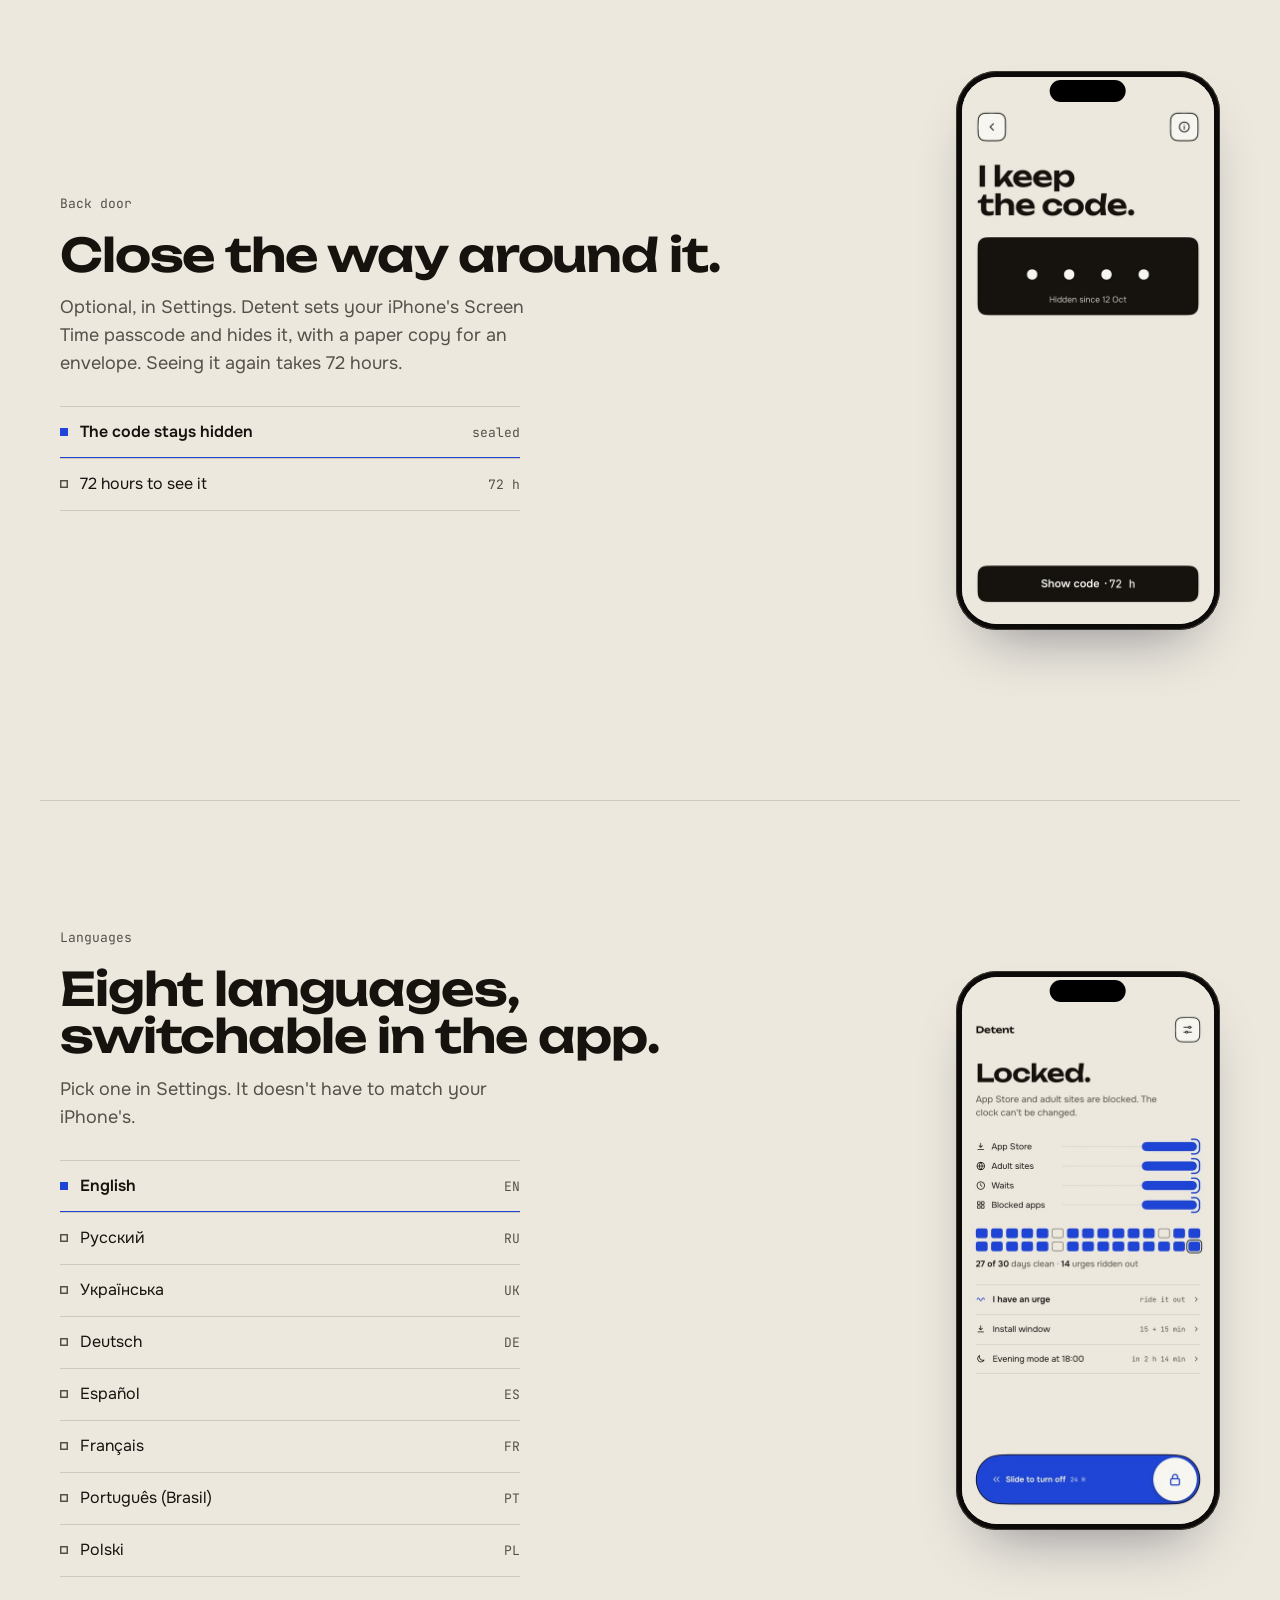
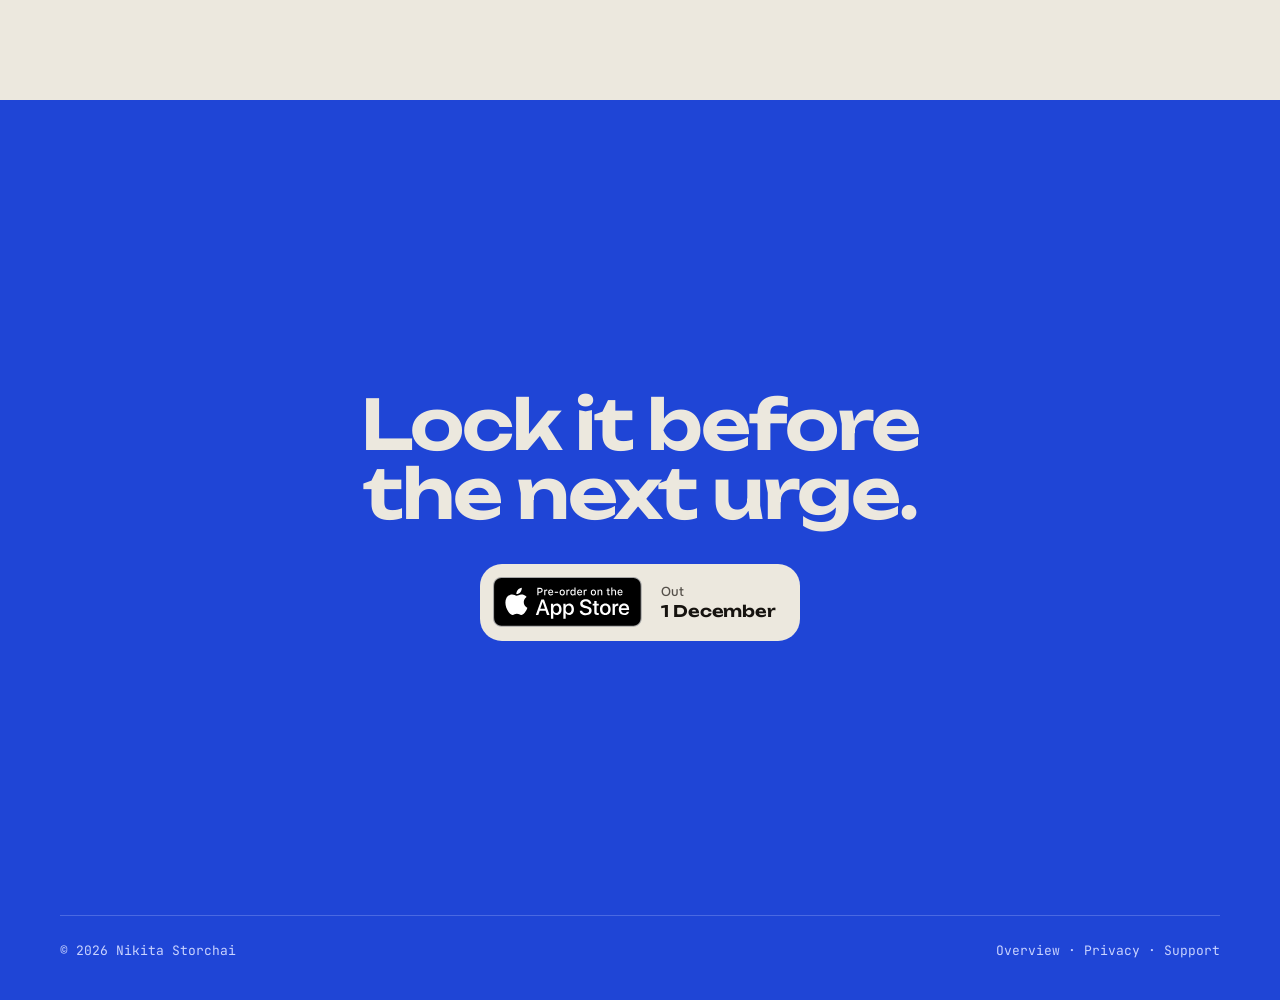
==== commit 5630407a: "Put the Pre-order badge and the date on one plate Apple's badge stays untouched; it and «Out 1 Decem" ====
--- a/features.html
+++ b/features.html
@@ -17,7 +17,7 @@
 <link rel="preconnect" href="https://fonts.googleapis.com">
 <link rel="preconnect" href="https://fonts.gstatic.com" crossorigin>
 <link rel="stylesheet" href="https://fonts.googleapis.com/css2?family=Unbounded:wght@400;500;600;700&family=Onest:wght@400;500;600&family=JetBrains+Mono:wght@400;500&display=swap">
-<link rel="stylesheet" href="assets/detent.css?v=9e067f16">
+<link rel="stylesheet" href="assets/detent.css?v=9b04ce66">
 </head>
 <body data-page="features">
 <template id="dev-tpl">
@@ -146,7 +146,7 @@
     <div class="wrap fx-end-in">
       <div class="fx-end-main">
         <h2>Lock it before the next urge.</h2>
-        <div class="store"><a class="badge" href="https://apps.apple.com/app/id6829272946"><img src="img/preorder-badge.svg" alt="Pre-order on the App Store" width="150" height="51"></a><span class="store-note">Out 1 December</span></div>
+        <div class="store"><a class="store-plate" href="https://apps.apple.com/app/id6829272946"><img src="img/preorder-badge.svg" alt="Pre-order on the App Store" width="150" height="51"><span class="plate-date"><small>Out</small>1 December</span></a></div>
       </div>
       <div class="foot"><span>© 2026 Nikita Storchai</span><span><a href="./">Overview</a> · <a href="privacy.html">Privacy</a> · <a href="support.html">Support</a></span></div>
     </div>
--- a/assets/detent.css
+++ b/assets/detent.css
@@ -41,10 +41,13 @@
 .site nav a { color: inherit; text-decoration: none; font-weight: 500; }
 .site nav a:hover { text-decoration: underline; text-underline-offset: 4px; }
 .store { display: flex; flex-wrap: wrap; align-items: center; gap: 10px 16px; }
-.store .badge { display: block; border-radius: 9px; line-height: 0; }
-.store .badge:focus-visible { outline: 2px solid var(--bone); outline-offset: 3px; }
-.store .badge img { display: block; width: auto; height: 51px; }
-.store-note { font: 500 17px/1.3 var(--body); color: var(--bone); }
+/* Apple's badge, untouched, and the date on one bone plate that is the link; 13 px round the badge is Apple's clear space (a quarter of its height) */
+.store-plate { display: flex; align-items: center; gap: 18px; padding: 13px 24px 13px 13px; border-radius: 22px; background: var(--bone); color: var(--ink); text-decoration: none; text-align: left; transition: background-color .15s ease; }
+.store-plate:hover { background: var(--surface); }
+.store-plate:focus-visible { outline: 3px solid var(--bone); outline-offset: 3px; border-radius: 22px; }
+.store-plate img { display: block; width: auto; height: 51px; }
+.plate-date { display: flex; flex-direction: column; gap: 3px; font: 600 16px/1.1 var(--display); letter-spacing: -.01em; white-space: nowrap; }
+.plate-date small { font: 500 13px/1.2 var(--body); letter-spacing: 0; color: var(--muted); }
 .facts { display: flex; flex-wrap: wrap; gap: 6px 18px; margin-top: 18px; font: 400 13px/1.4 var(--mono); }
 .facts span::before { content: "✓ "; }
 .foot a { color: inherit; text-decoration: none; }
@@ -475,4 +478,5 @@
 }
 @media (max-width: 520px) { .store { flex-direction: column; width: fit-content; margin-inline: auto; } .cards { gap: 10px; } .card { padding: 10px; gap: 10px; border-radius: 18px; } .card .t { flex-direction: column; gap: 2px; } .card .t b { font-size: 15px; } .card.more p { font-size: 18px; }
   .a-down-t { top: 10%; font-size: 26px; } .a-down-t small { font-size: 10.5px; } .a-table { bottom: 12%; } .a-down { left: calc(50% - 10px); bottom: calc(12% + 3px); width: 20px; height: 34px; border-radius: 5px; } .a-down::after { inset: 2px; border-radius: 4px; } }
+@media (max-width: 359px) { .store-plate { flex-direction: column; gap: 13px; padding: 13px 13px 16px; } .plate-date { align-items: center; text-align: center; } }
 @media (prefers-reduced-motion: reduce) { *, *::before, *::after { transition: none !important; animation: none !important; } }
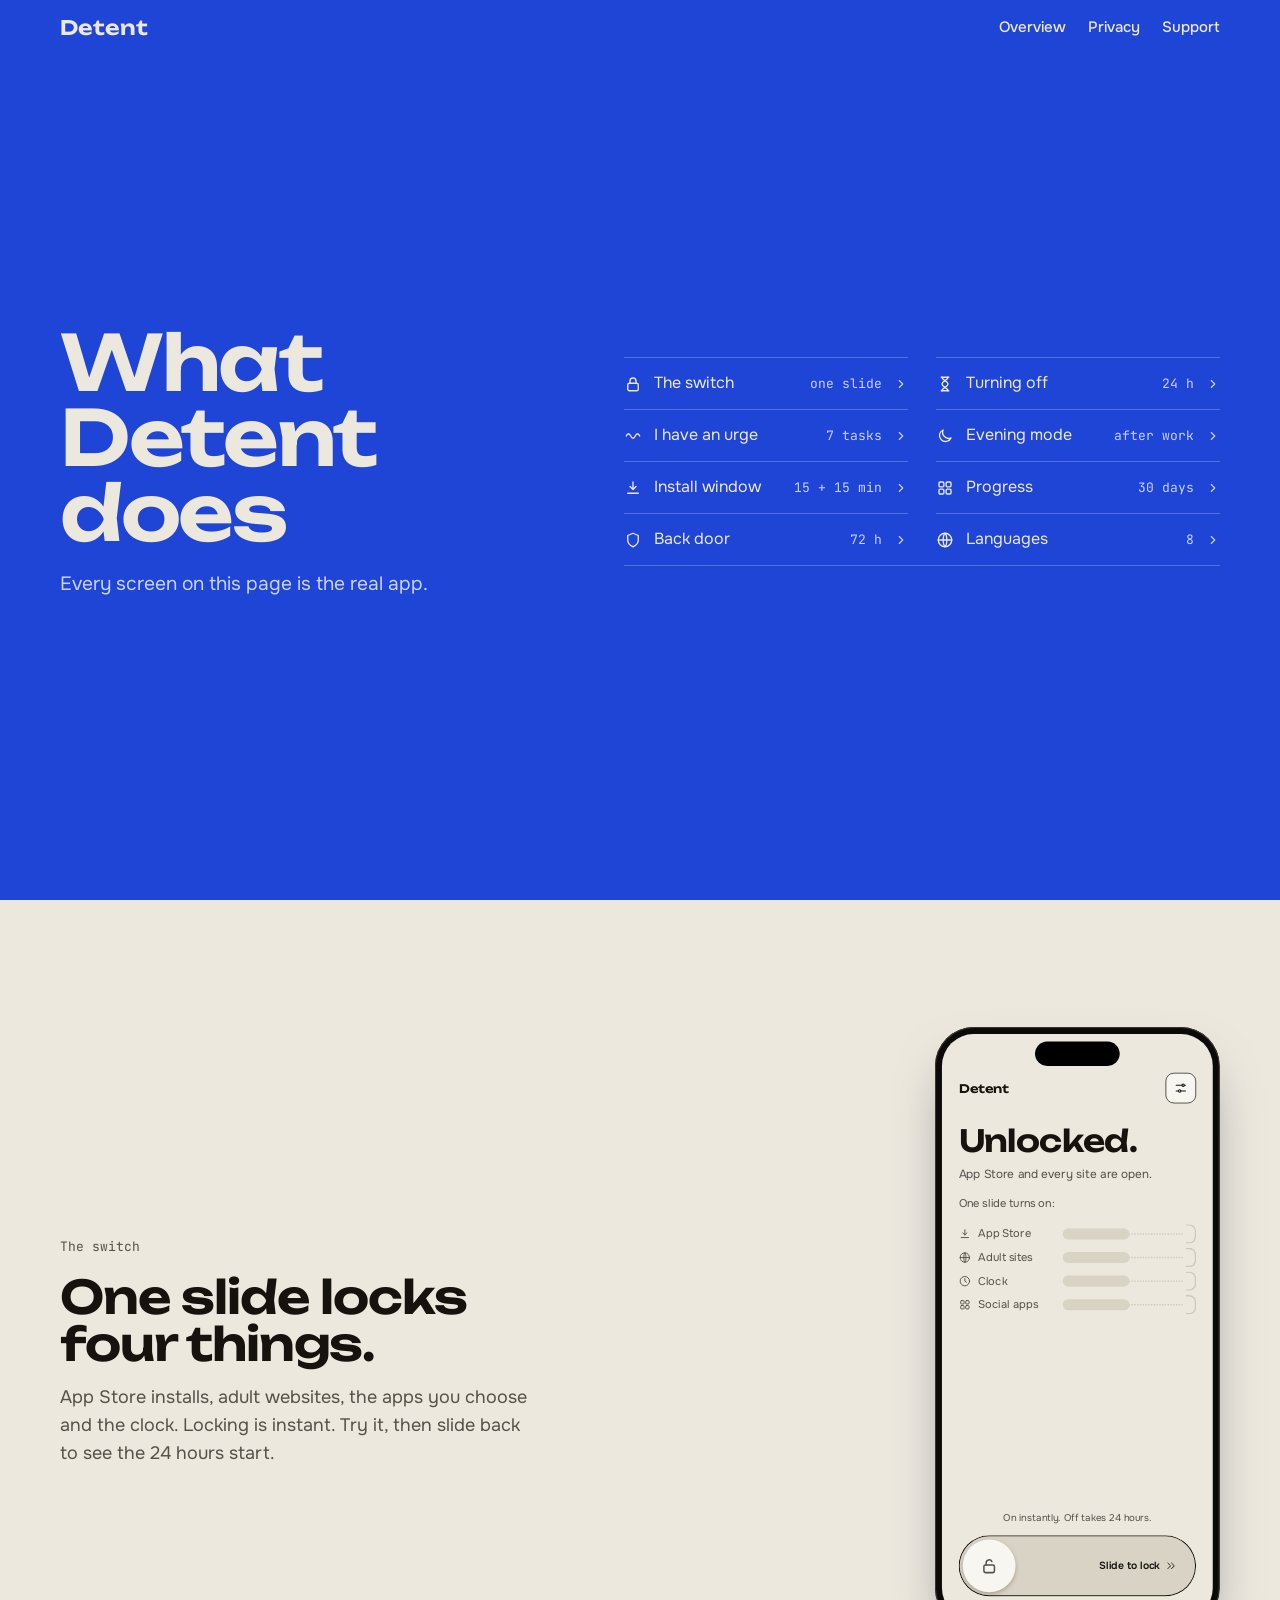
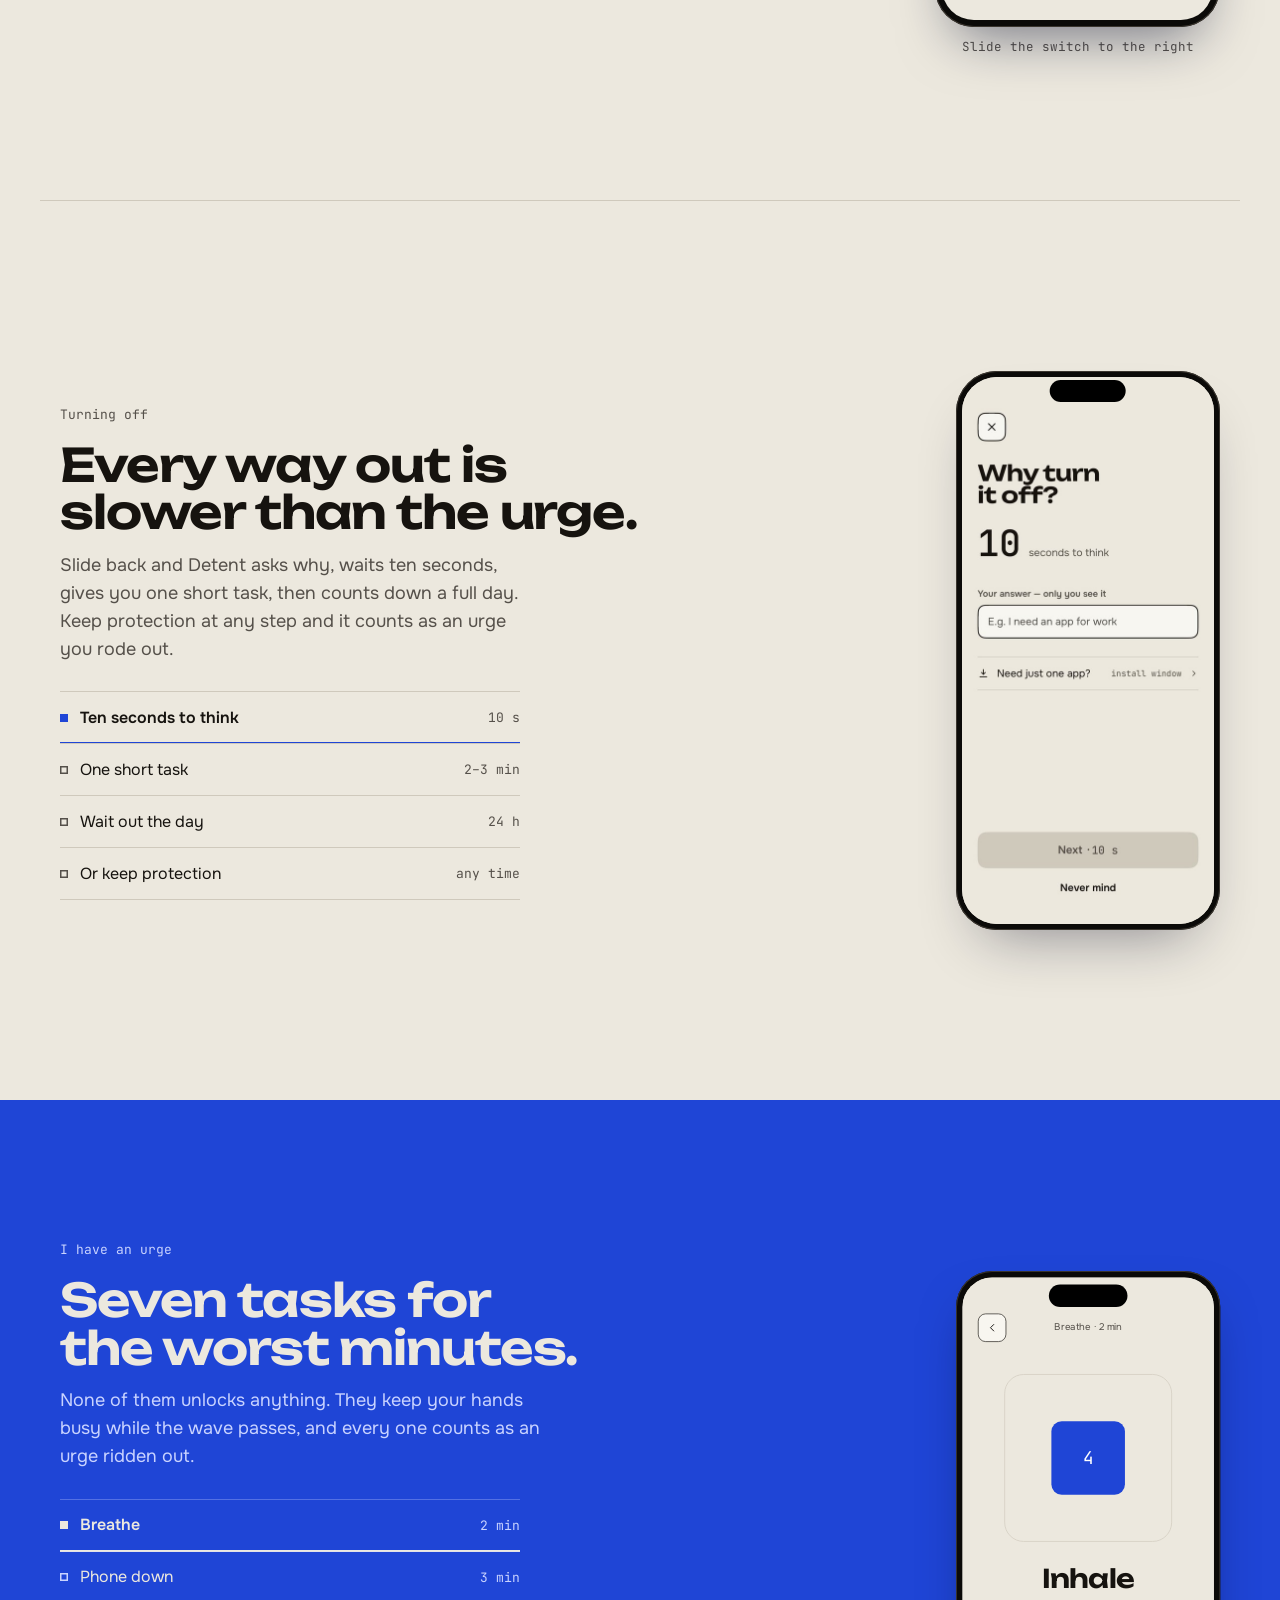
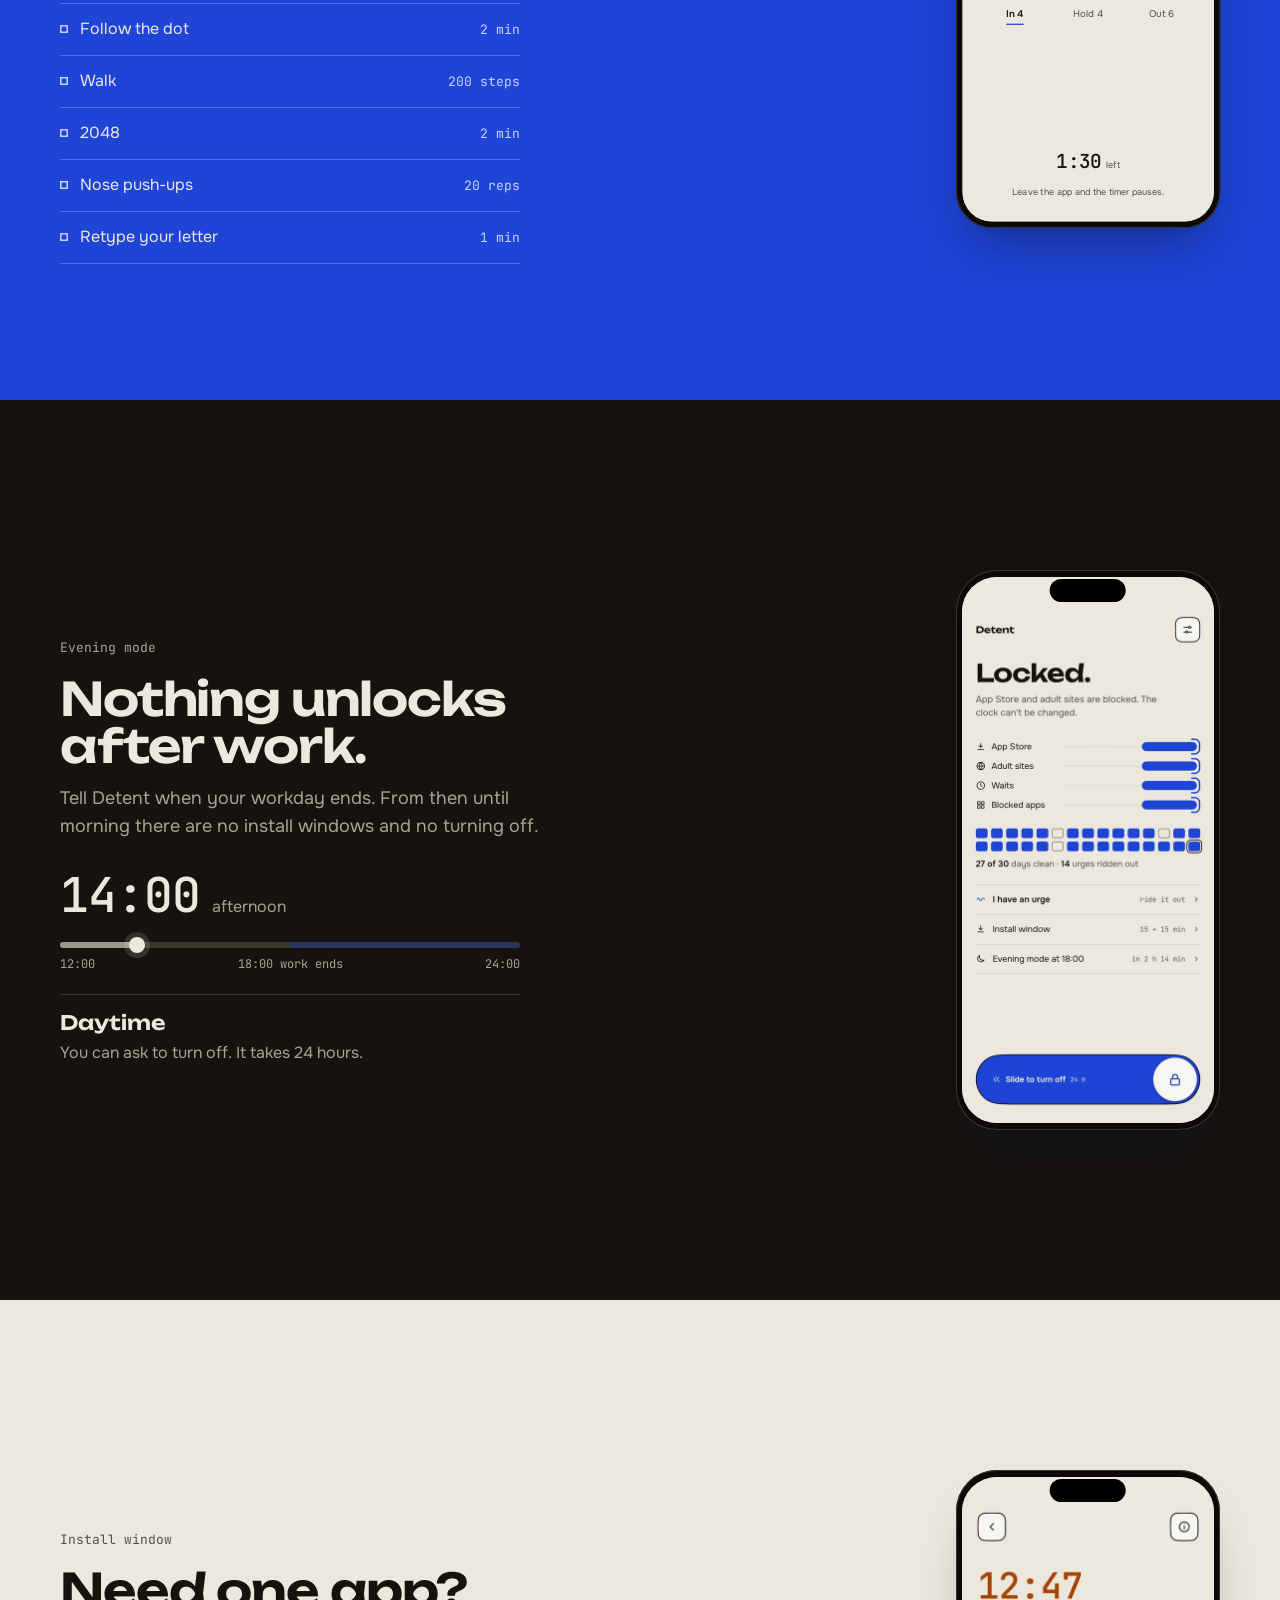
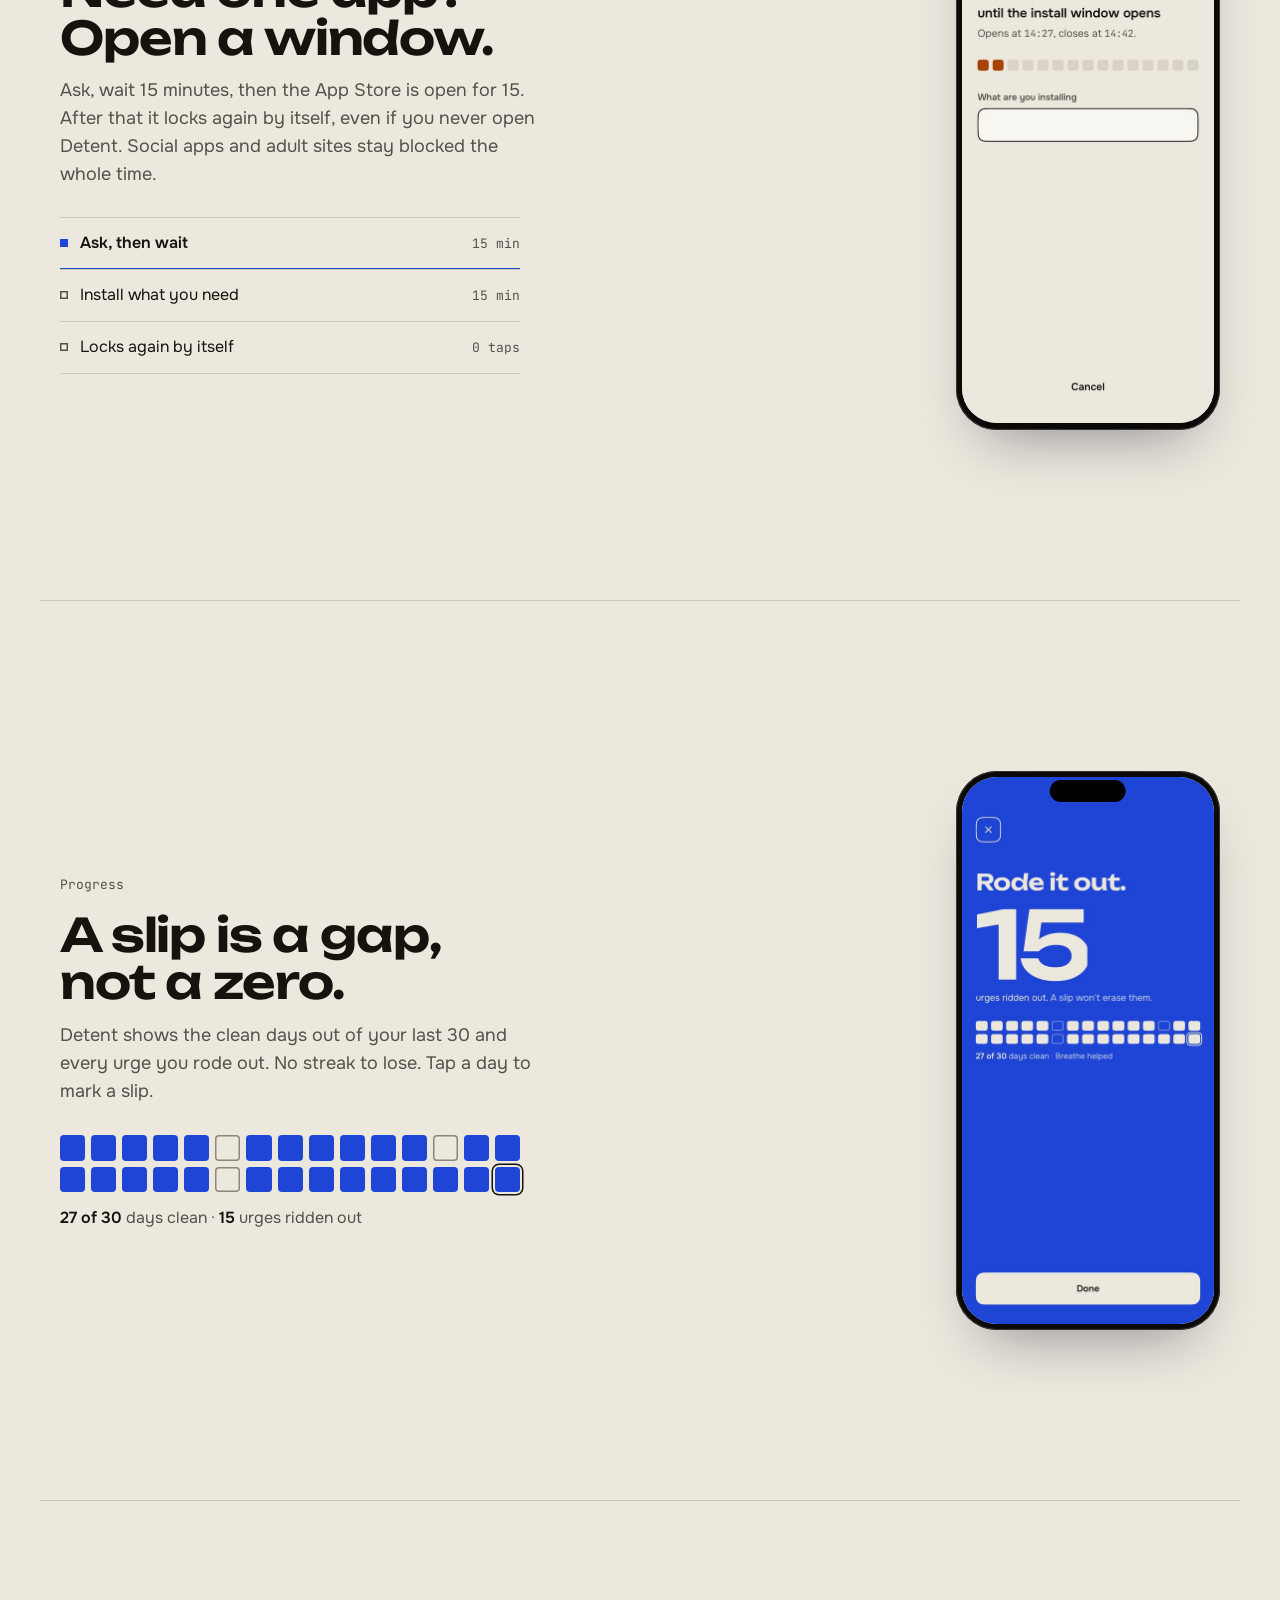
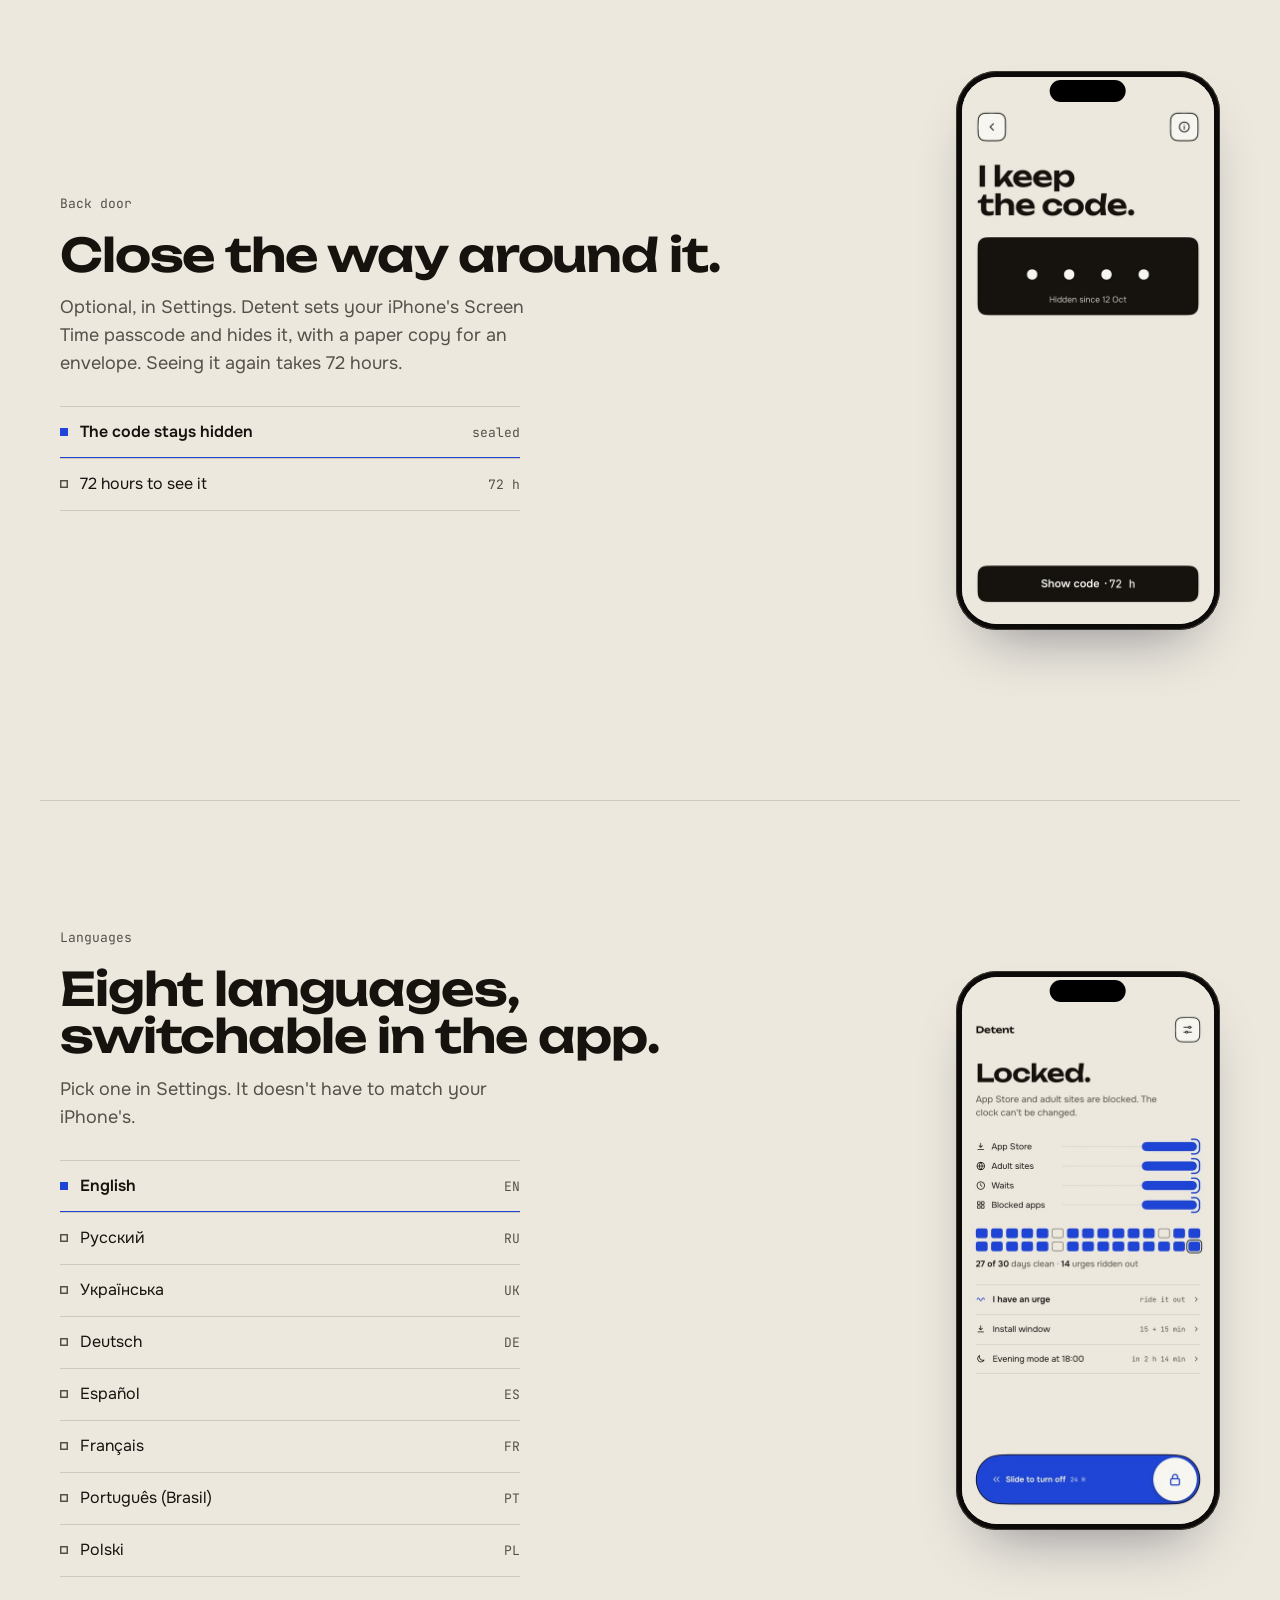
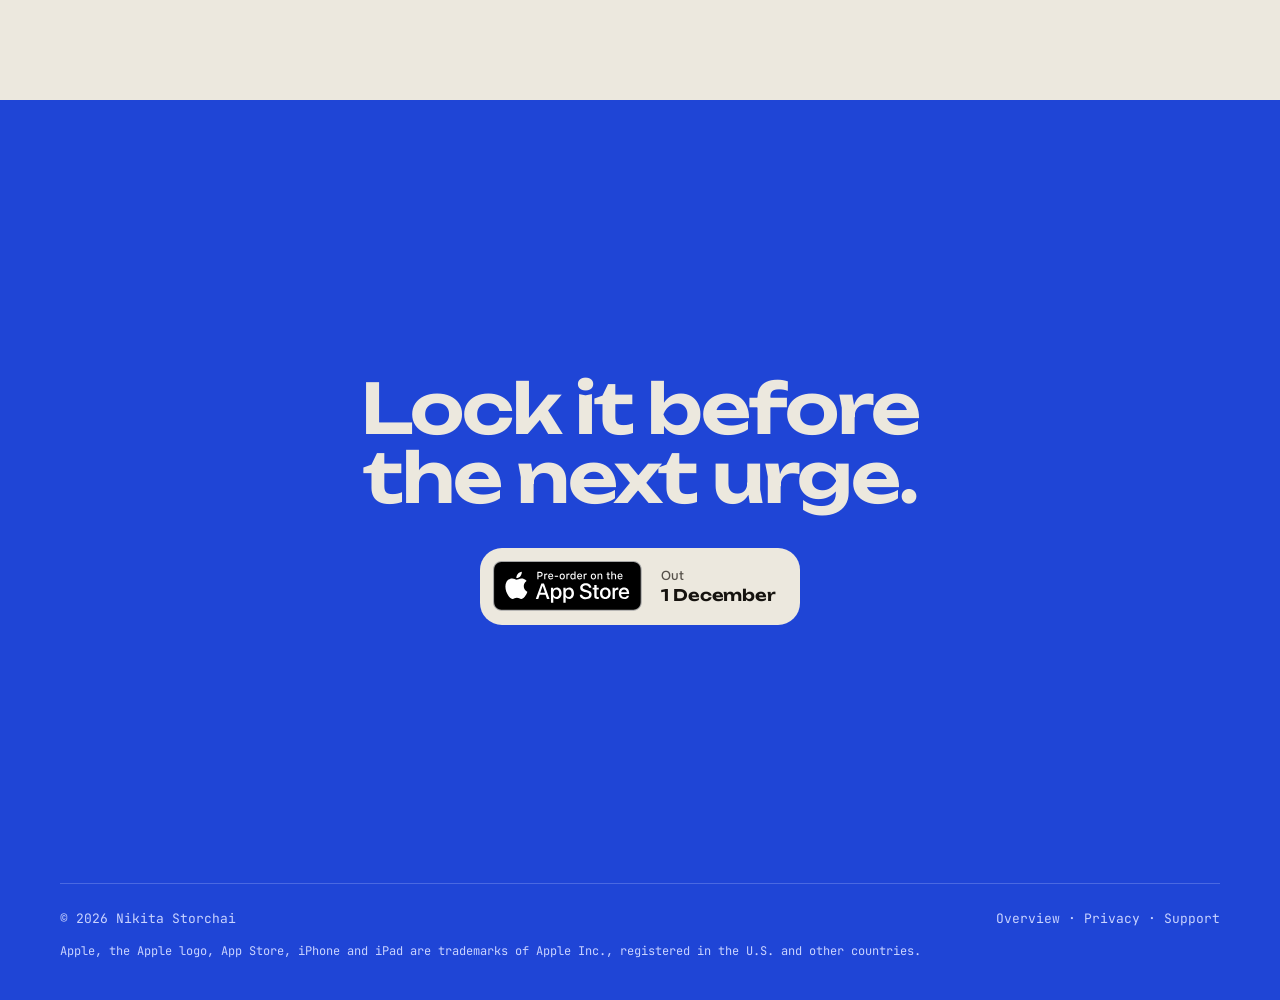
==== commit b4c601f0: "Add Apple's trademark credit line to both footers Apple's marketing guidelines ask for a credit line" ====
--- a/features.html
+++ b/features.html
@@ -17,7 +17,7 @@
 <link rel="preconnect" href="https://fonts.googleapis.com">
 <link rel="preconnect" href="https://fonts.gstatic.com" crossorigin>
 <link rel="stylesheet" href="https://fonts.googleapis.com/css2?family=Unbounded:wght@400;500;600;700&family=Onest:wght@400;500;600&family=JetBrains+Mono:wght@400;500&display=swap">
-<link rel="stylesheet" href="assets/detent.css?v=9b04ce66">
+<link rel="stylesheet" href="assets/detent.css?v=3e9f17c0">
 </head>
 <body data-page="features">
 <template id="dev-tpl">
@@ -148,7 +148,7 @@
         <h2>Lock it before the next urge.</h2>
         <div class="store"><a class="store-plate" href="https://apps.apple.com/app/id6829272946"><img src="img/preorder-badge.svg" alt="Pre-order on the App Store" width="150" height="51"><span class="plate-date"><small>Out</small>1 December</span></a></div>
       </div>
-      <div class="foot"><span>© 2026 Nikita Storchai</span><span><a href="./">Overview</a> · <a href="privacy.html">Privacy</a> · <a href="support.html">Support</a></span></div>
+      <div class="foot"><span>© 2026 Nikita Storchai</span><span><a href="./">Overview</a> · <a href="privacy.html">Privacy</a> · <a href="support.html">Support</a></span><p class="legal">Apple, the Apple logo, App Store, iPhone and iPad are trademarks of Apple Inc., registered in the U.S. and other countries.</p></div>
     </div>
   </section>
 </main>
--- a/assets/detent.css
+++ b/assets/detent.css
@@ -53,6 +53,8 @@
 .foot a { color: inherit; text-decoration: none; }
 .foot a:hover { text-decoration: underline; }
 .foot { padding-block: 26px calc(40px + env(safe-area-inset-bottom, 0px)); display: flex; flex-wrap: wrap; justify-content: space-between; gap: 14px; font: 400 13px/1.4 var(--mono); }
+/* Apple's credit line, asked for wherever the App Store badge is used */
+.foot .legal { flex-basis: 100%; margin: 0; font-size: 12px; line-height: 1.5; }
 
 /* Phone with a screenshot: an iPhone's outline at --w wide */
 .phone { --w: 260px; width: var(--w); max-width: 100%; aspect-ratio: 462 / 978; padding: calc(var(--w) * 0.024); border-radius: calc(var(--w) * 0.155); background: #0B0A08; box-shadow: inset 0 0 0 1px #3A352E, 0 30px 60px -28px rgba(10, 14, 40, .45); flex: none; position: relative; }
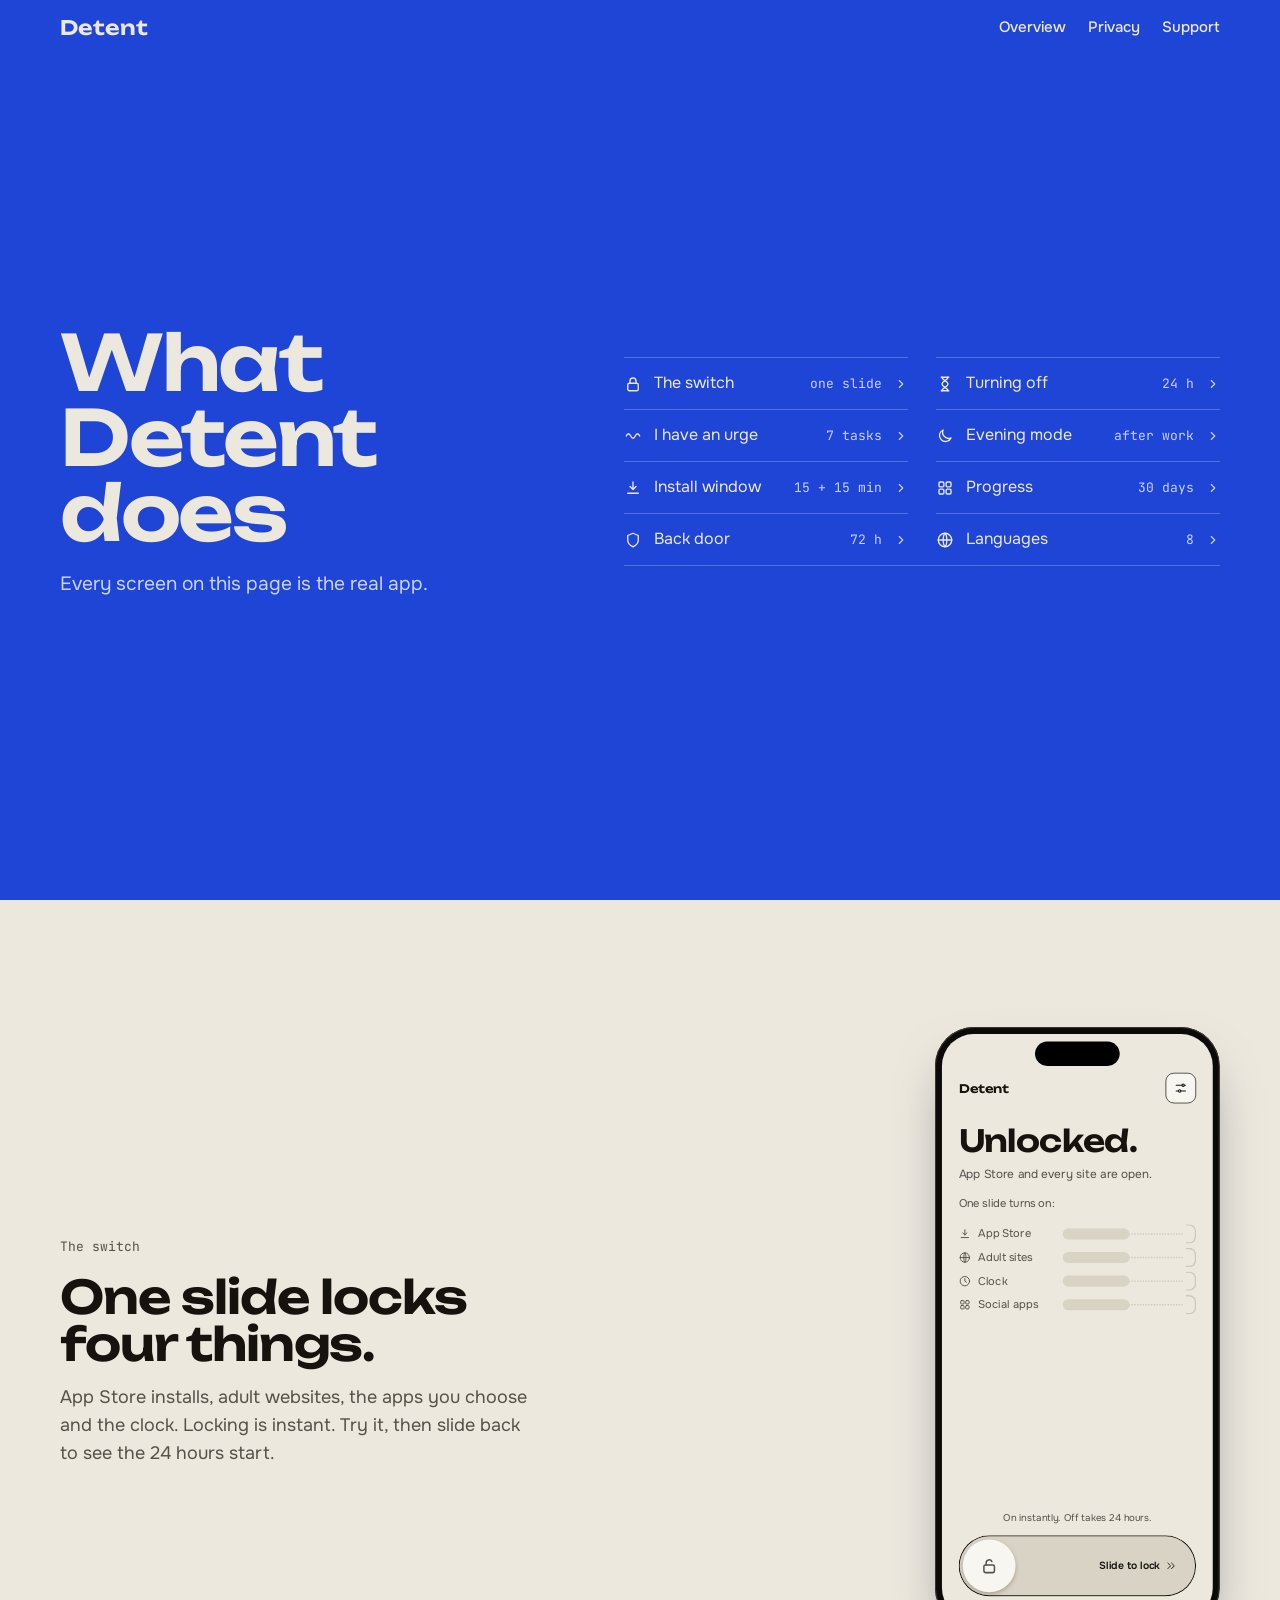
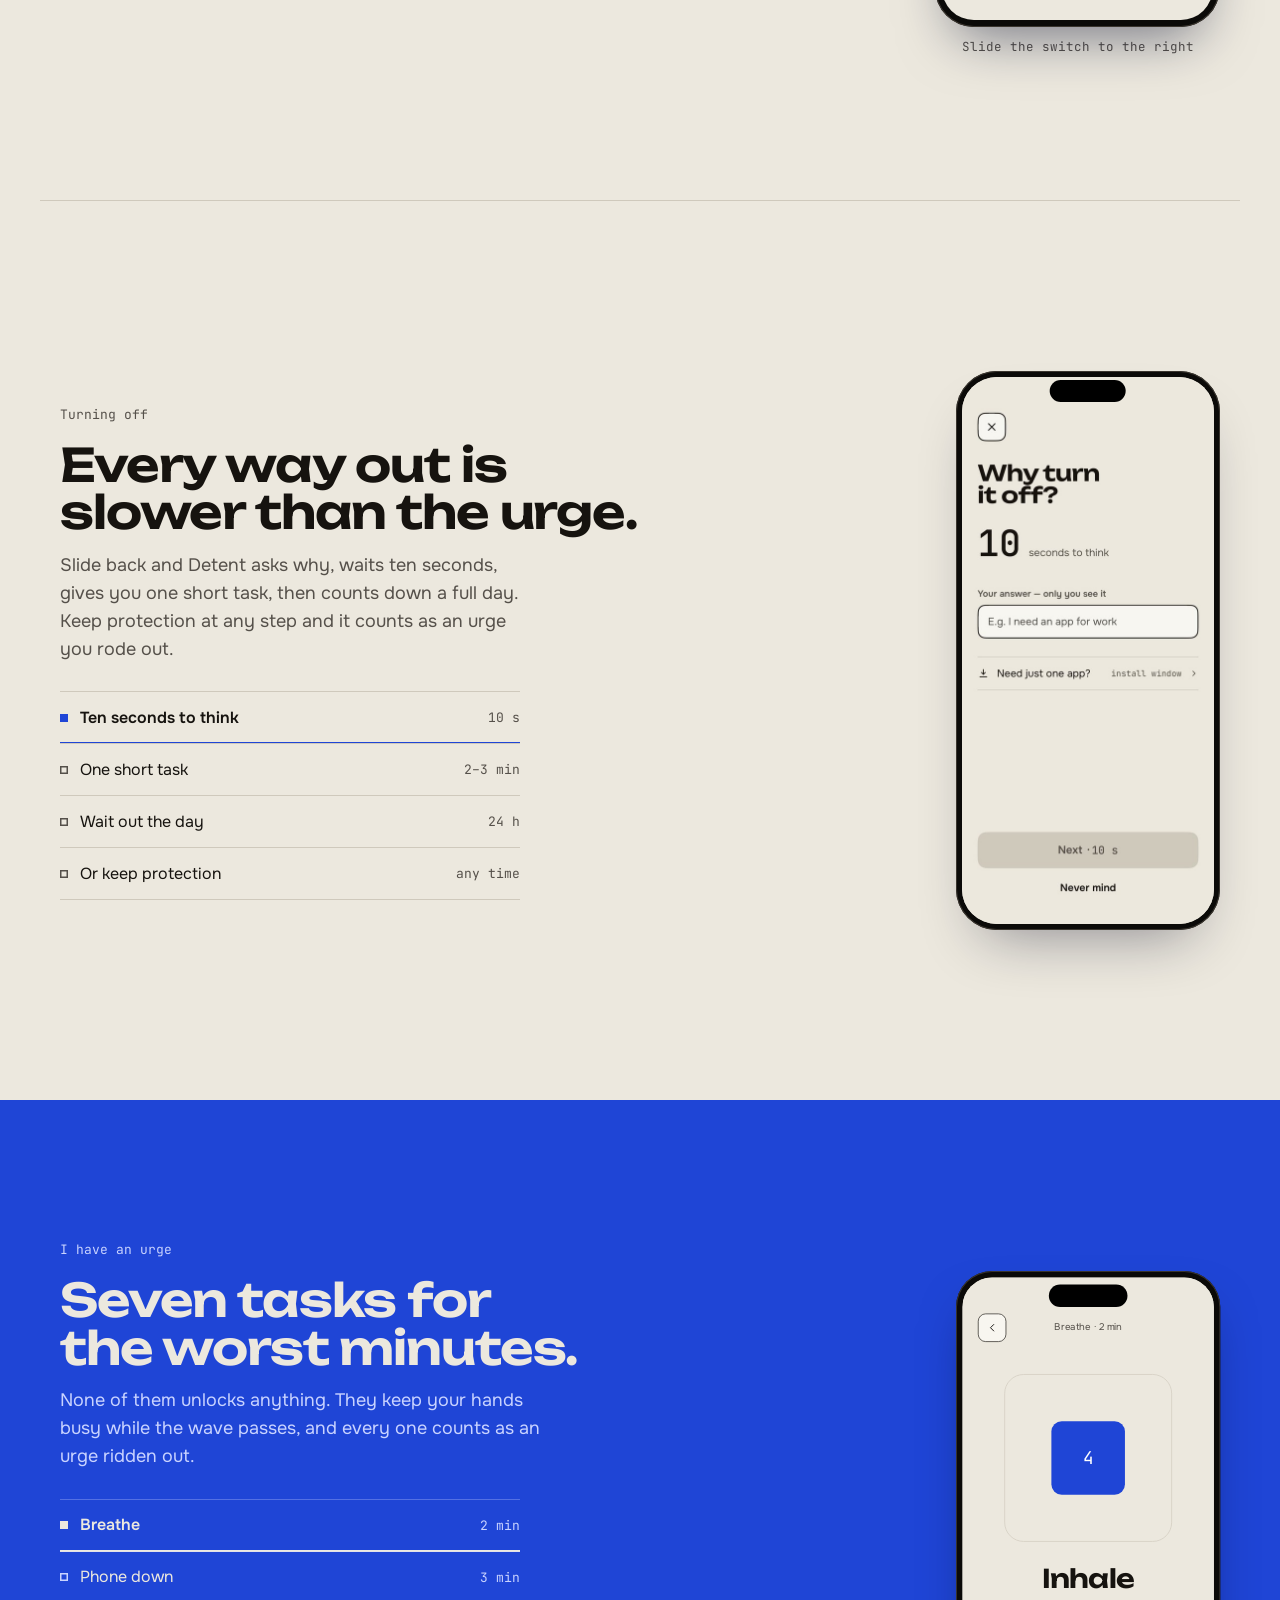
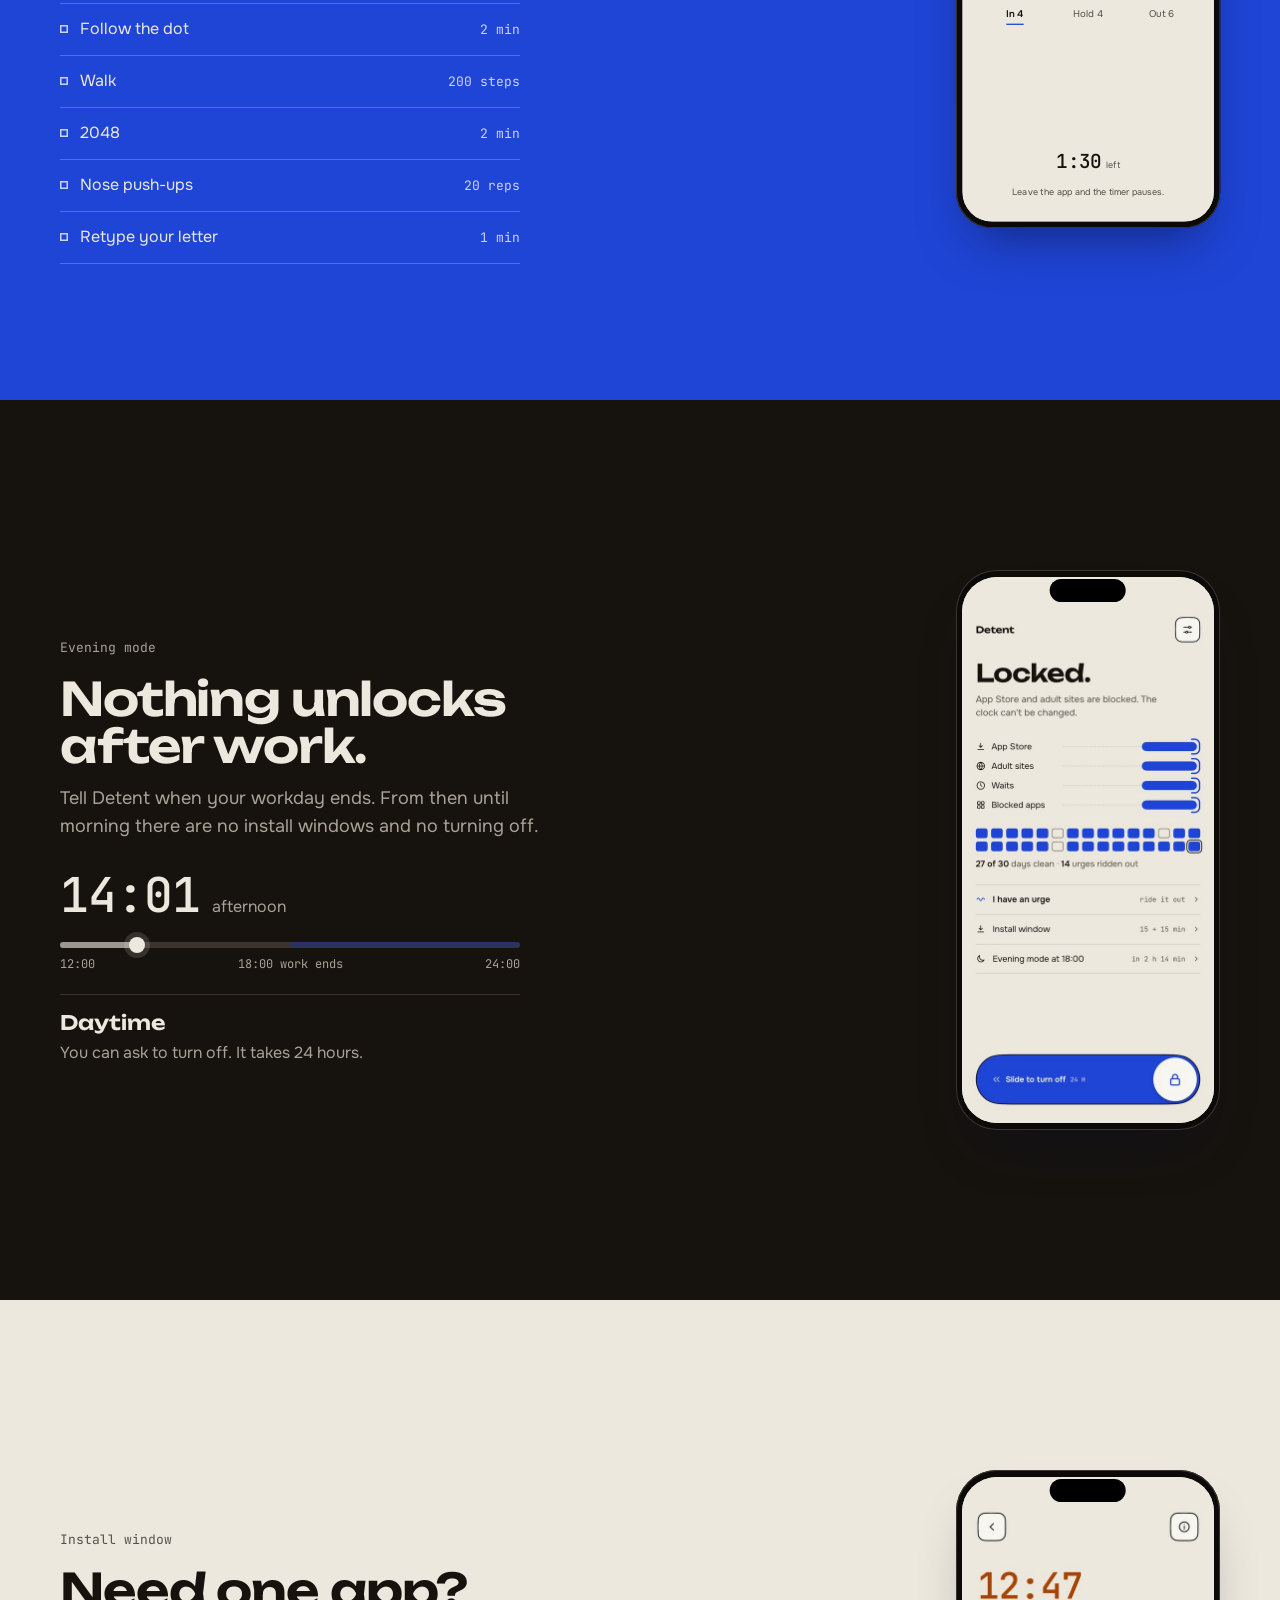
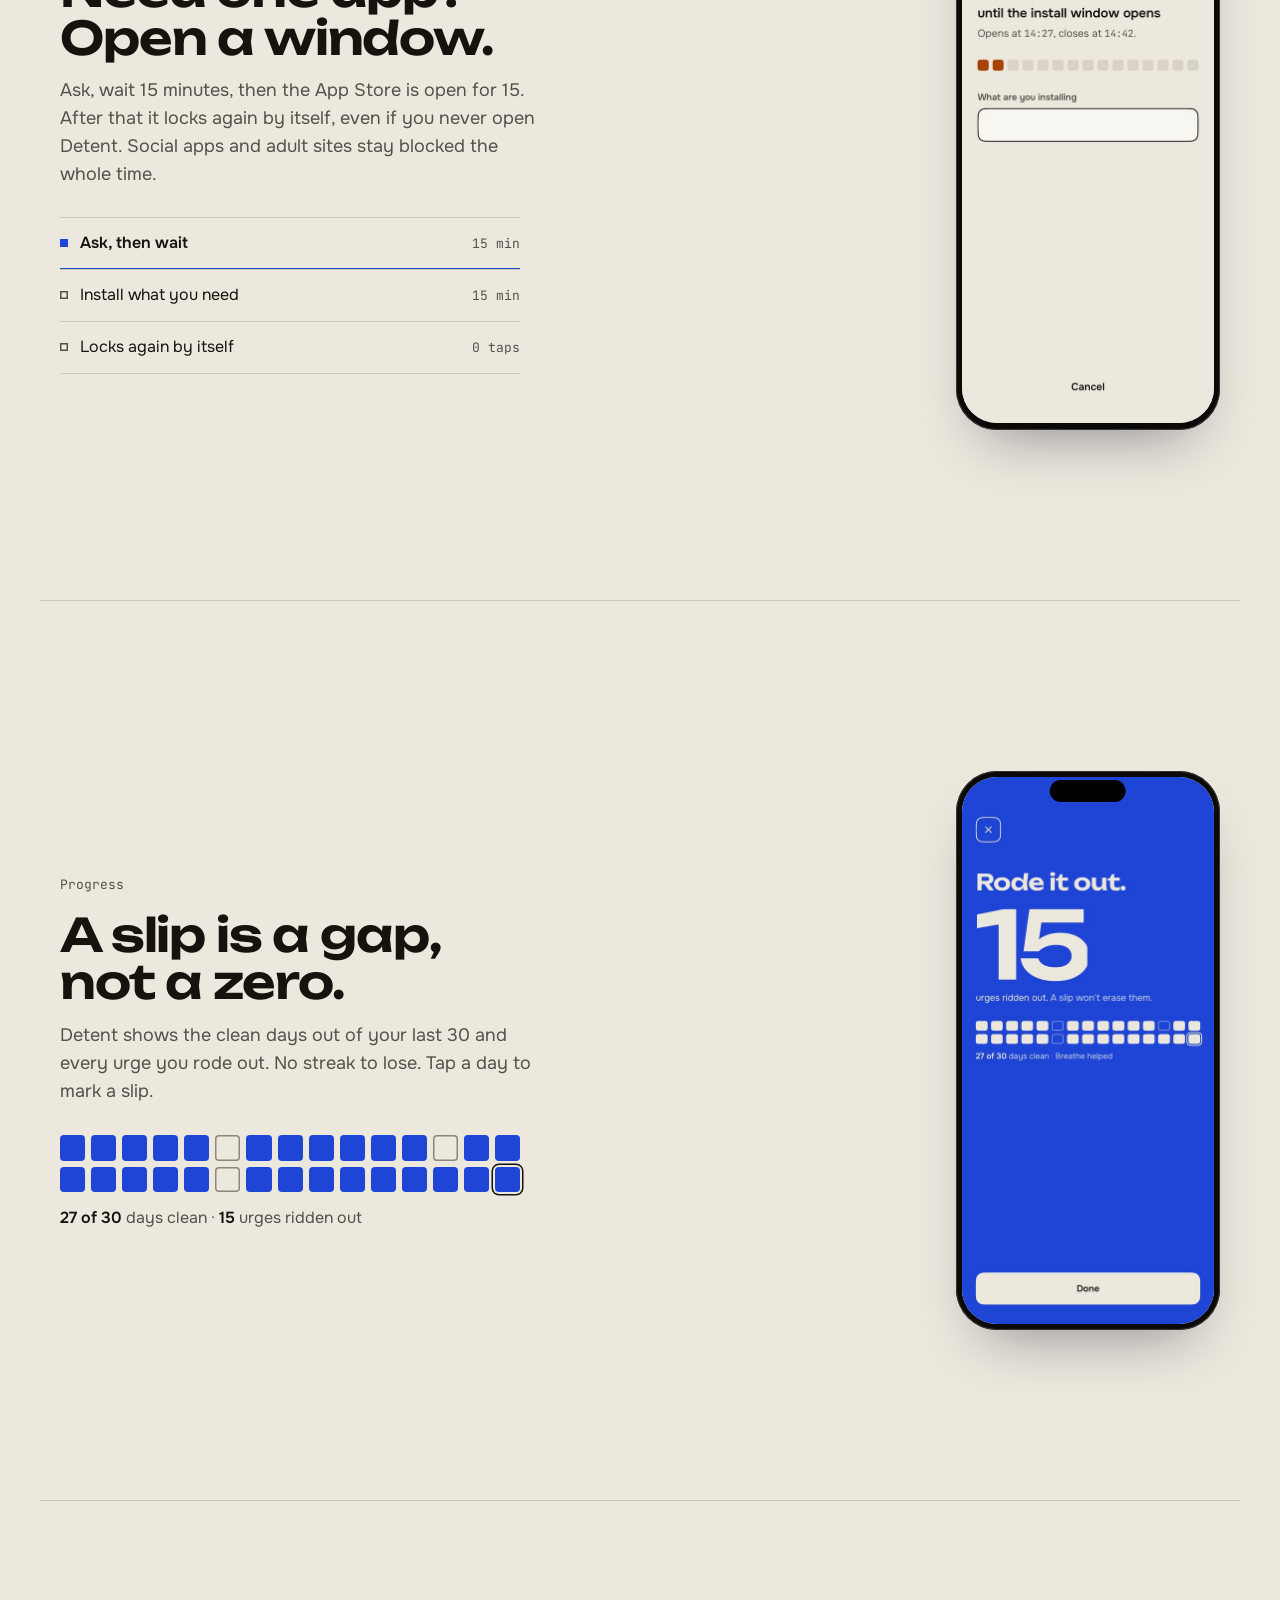
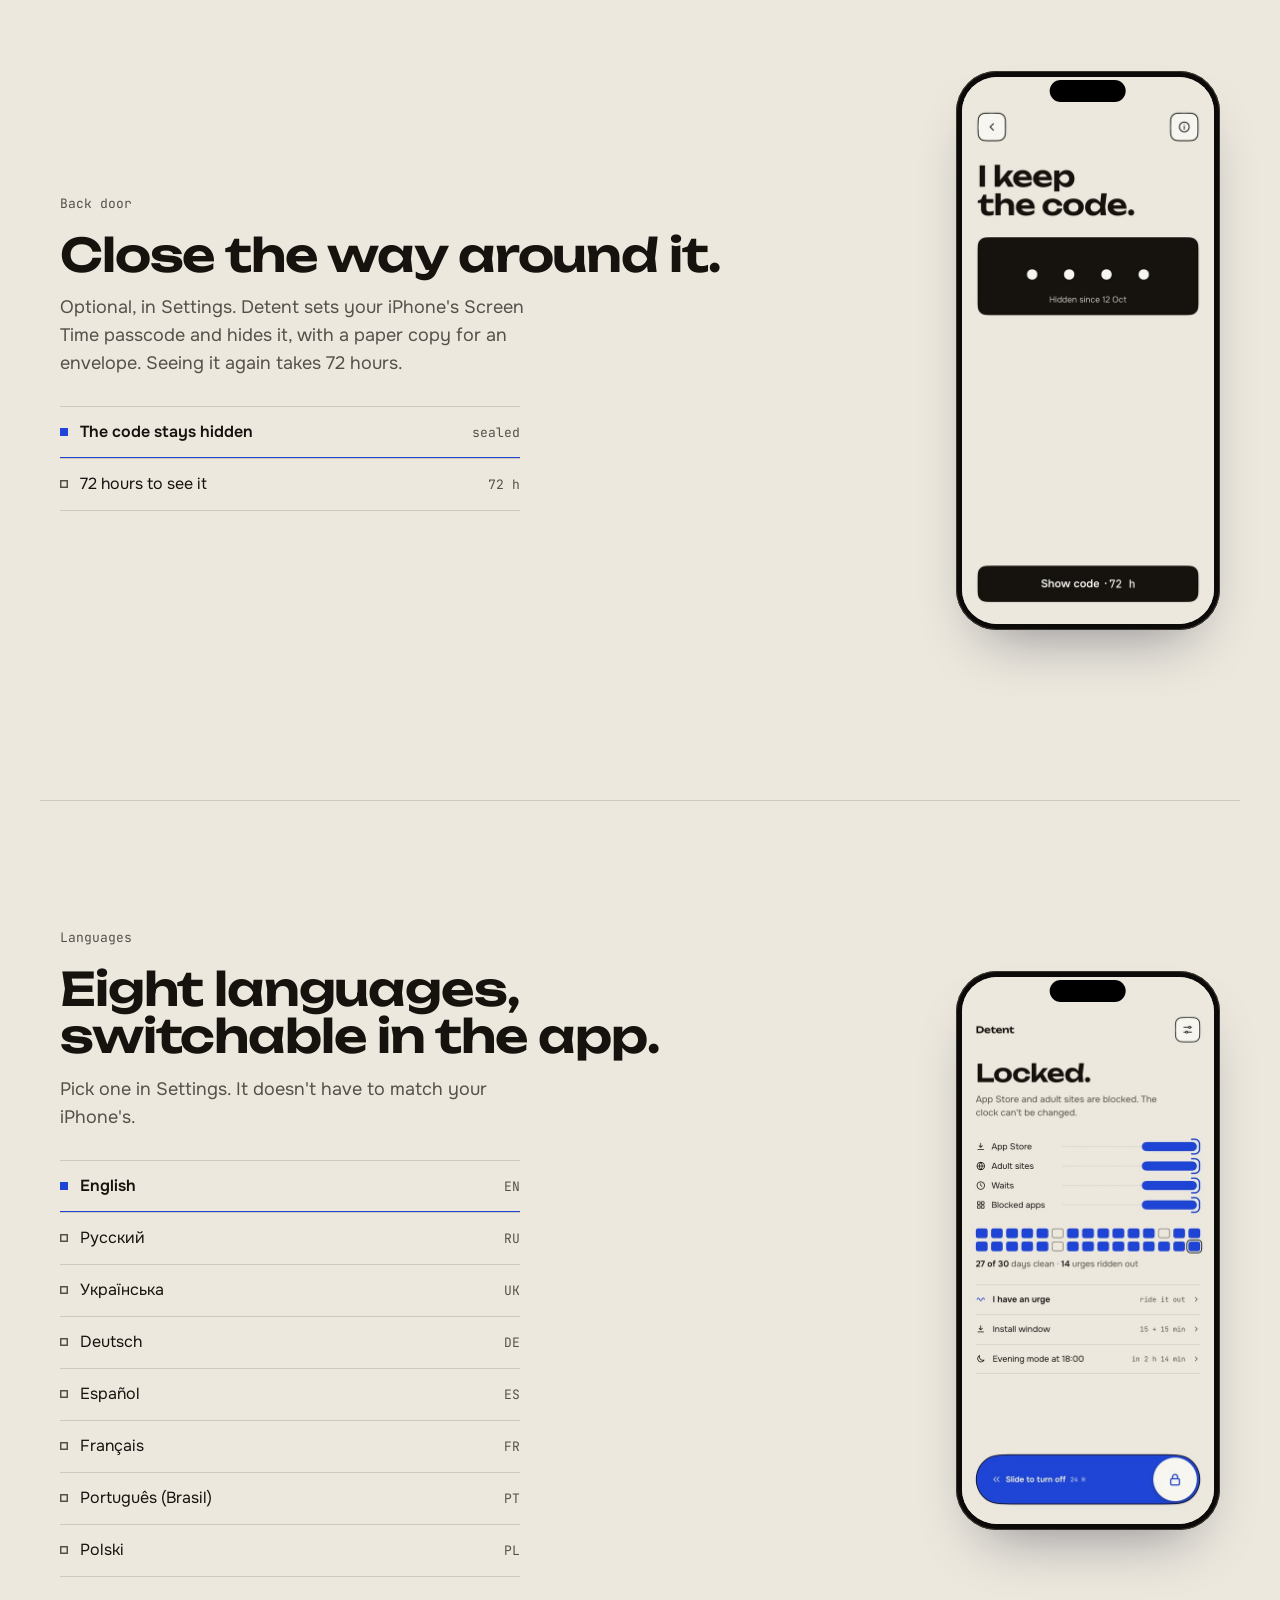
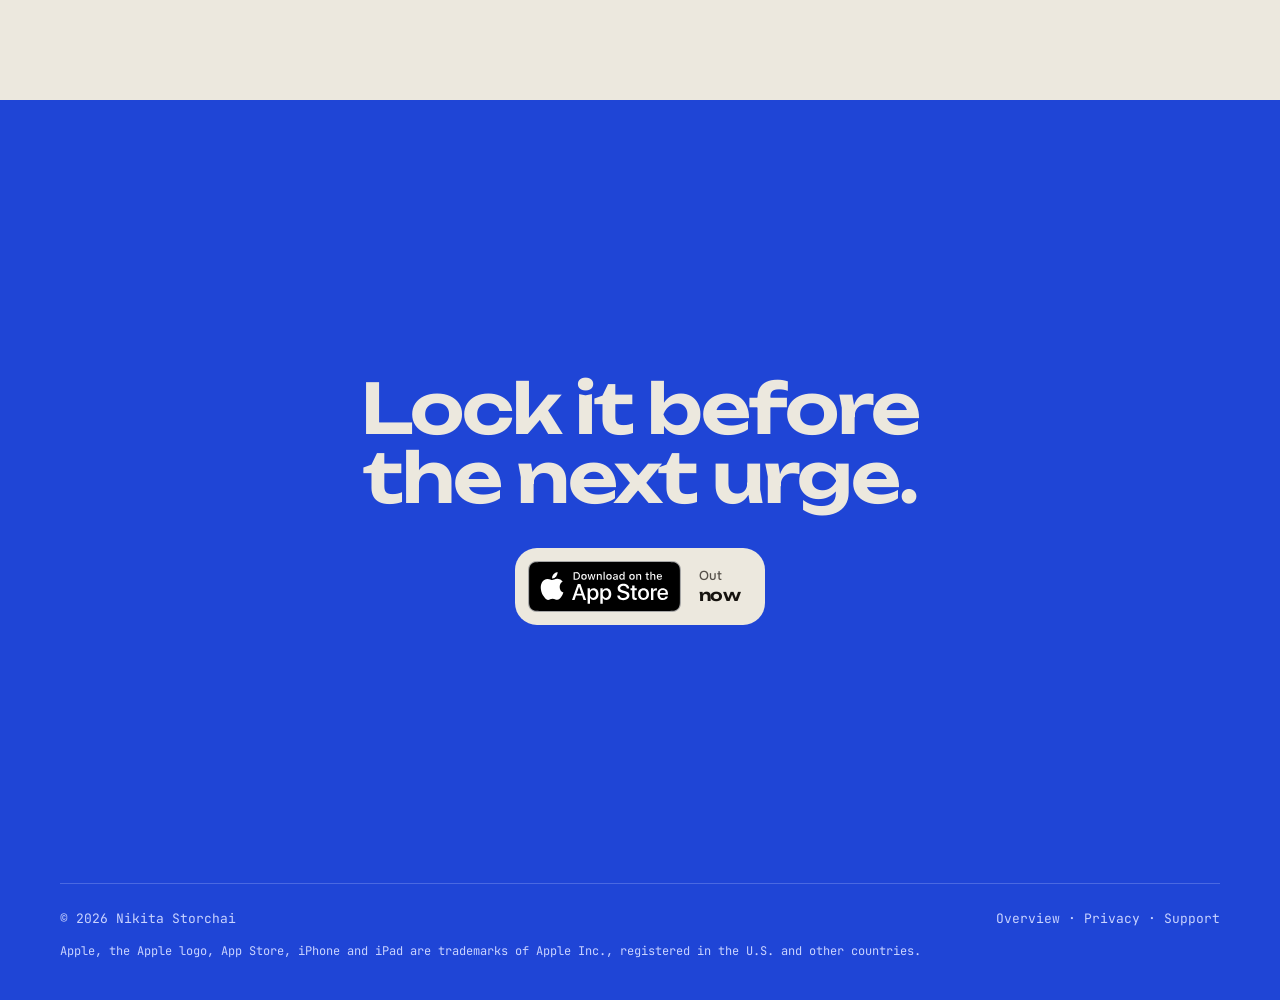
==== commit 969217b9: "Switch the store plate to the Download badge on 1 December by itself Detent goes on sale on 1 Decemb" ====
--- a/features.html
+++ b/features.html
@@ -17,7 +17,7 @@
 <link rel="preconnect" href="https://fonts.googleapis.com">
 <link rel="preconnect" href="https://fonts.gstatic.com" crossorigin>
 <link rel="stylesheet" href="https://fonts.googleapis.com/css2?family=Unbounded:wght@400;500;600;700&family=Onest:wght@400;500;600&family=JetBrains+Mono:wght@400;500&display=swap">
-<link rel="stylesheet" href="assets/detent.css?v=3e9f17c0">
+<link rel="stylesheet" href="assets/detent.css?v=c5c7bf34">
 </head>
 <body data-page="features">
 <template id="dev-tpl">
@@ -146,12 +146,12 @@
     <div class="wrap fx-end-in">
       <div class="fx-end-main">
         <h2>Lock it before the next urge.</h2>
-        <div class="store"><a class="store-plate" href="https://apps.apple.com/app/id6829272946"><img src="img/preorder-badge.svg" alt="Pre-order on the App Store" width="150" height="51"><span class="plate-date"><small>Out</small>1 December</span></a></div>
+        <div class="store"><a class="store-plate" href="https://apps.apple.com/app/id6829272946"><img src="img/preorder-badge.svg" alt="Pre-order on the App Store" width="150" height="51"><span class="plate-date"><small>Out</small> 1 December</span></a></div>
       </div>
       <div class="foot"><span>© 2026 Nikita Storchai</span><span><a href="./">Overview</a> · <a href="privacy.html">Privacy</a> · <a href="support.html">Support</a></span><p class="legal">Apple, the Apple logo, App Store, iPhone and iPad are trademarks of Apple Inc., registered in the U.S. and other countries.</p></div>
     </div>
   </section>
 </main>
-<script src="assets/detent.js?v=63beadbb"></script>
+<script src="assets/detent.js?v=0cd245b5"></script>
 </body>
 </html>
--- a/assets/detent.css
+++ b/assets/detent.css
@@ -480,5 +480,5 @@
 }
 @media (max-width: 520px) { .store { flex-direction: column; width: fit-content; margin-inline: auto; } .cards { gap: 10px; } .card { padding: 10px; gap: 10px; border-radius: 18px; } .card .t { flex-direction: column; gap: 2px; } .card .t b { font-size: 15px; } .card.more p { font-size: 18px; }
   .a-down-t { top: 10%; font-size: 26px; } .a-down-t small { font-size: 10.5px; } .a-table { bottom: 12%; } .a-down { left: calc(50% - 10px); bottom: calc(12% + 3px); width: 20px; height: 34px; border-radius: 5px; } .a-down::after { inset: 2px; border-radius: 4px; } }
-@media (max-width: 359px) { .store-plate { flex-direction: column; gap: 13px; padding: 13px 13px 16px; } .plate-date { align-items: center; text-align: center; } }
+@media (max-width: 359px) { .store-plate:not(.out) { flex-direction: column; gap: 13px; padding: 13px 13px 16px; } .store-plate:not(.out) .plate-date { align-items: center; text-align: center; } }
 @media (prefers-reduced-motion: reduce) { *, *::before, *::after { transition: none !important; animation: none !important; } }
